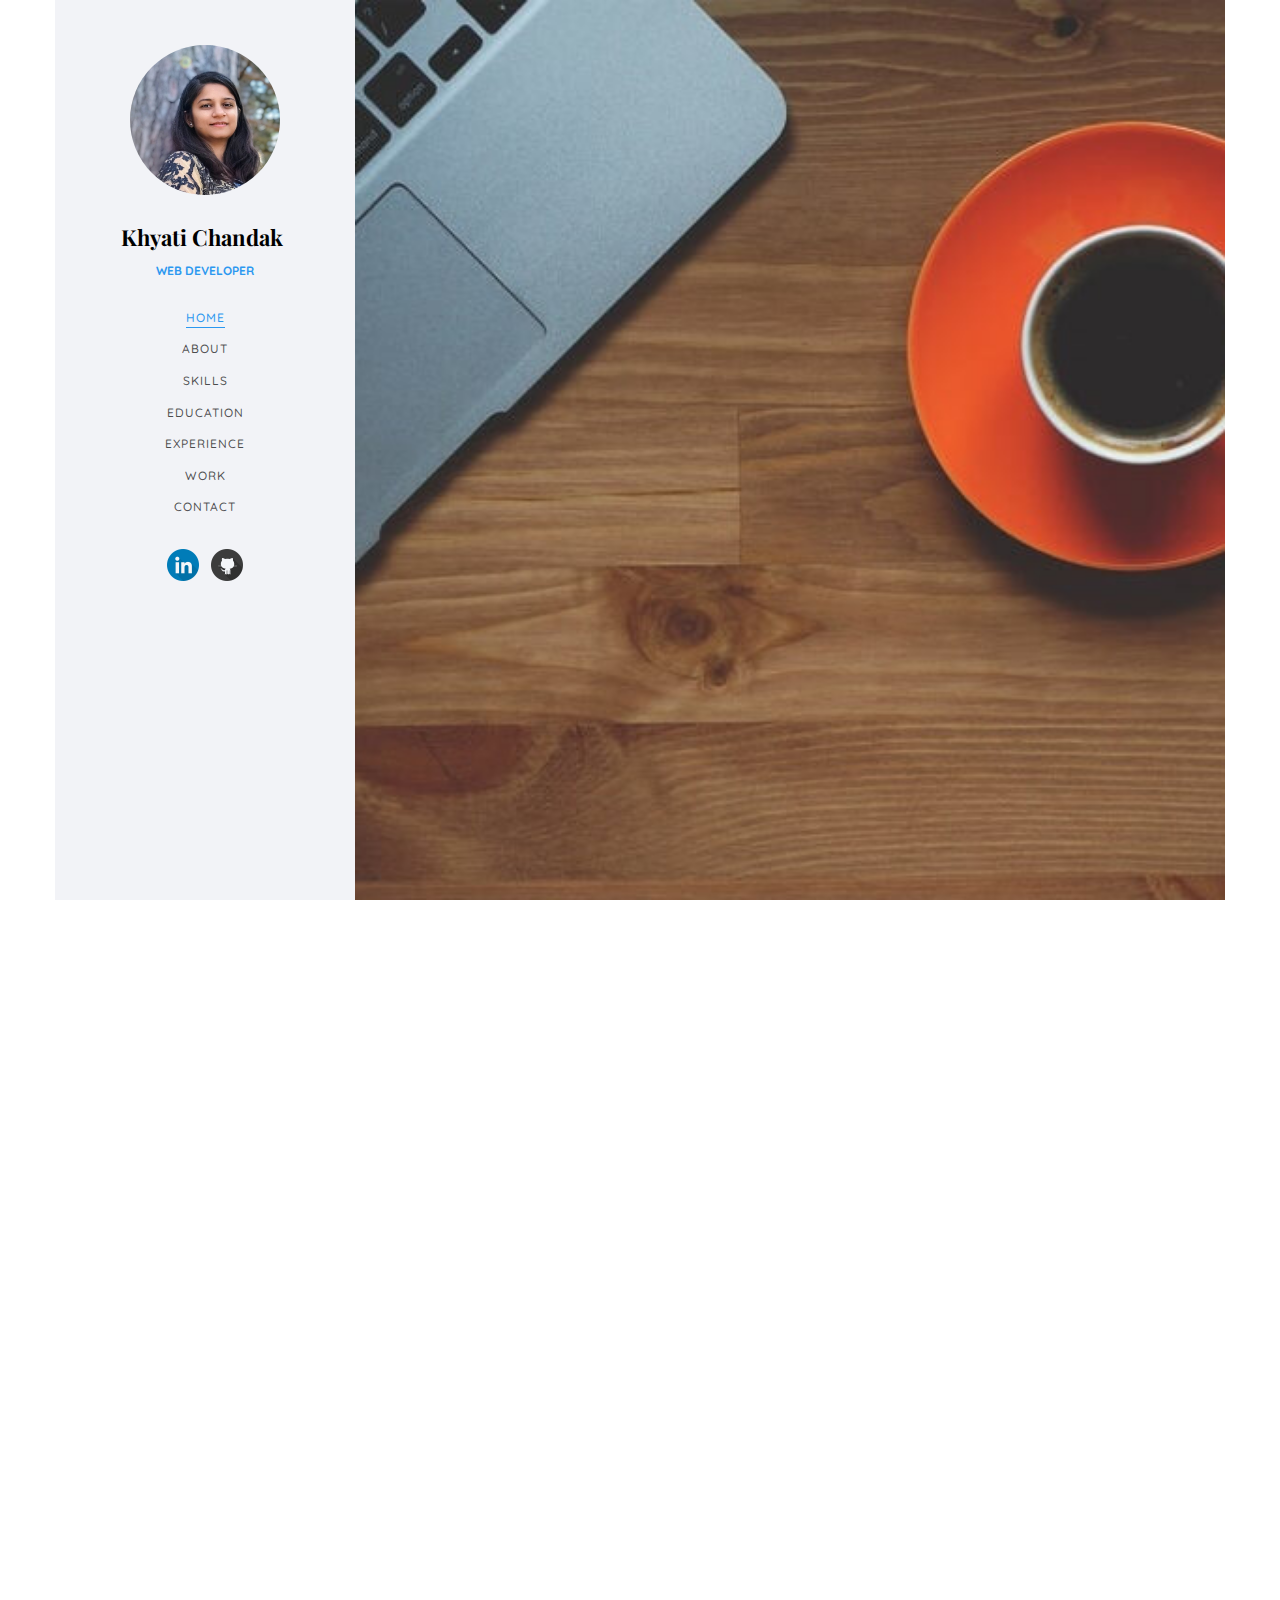
==== index.html @ 85c380c5 "small content change" ====
<!DOCTYPE HTML>
<html>

<head>
    <meta charset="utf-8">
    <meta http-equiv="X-UA-Compatible" content="IE=edge">
    <title>Khyati Chandak</title>
    <meta name="viewport" content="width=device-width, initial-scale=1">
    <meta name="description" content="I have more than 4 years of hands-on experience in Web Development. Currently, I am a 
    student at University of Windsor in Master in Applied Computing. I have worked as a Web Developer with the sales and marketing
    team at Silvan Innovation Labs Pvt Ltd. I am currently excited to improve my technical and non-technical skills at the 
    University of Windsor. In my free time I enjoy drawing, photography, listening to music and craft ideas. I am dedicated, 
    multi-tasking, punctual, honest and loyal." />
    <meta name="keywords" content="Khyati Portfolio, Khyati Profile, Khyati Chandak, Khyati Chandak University of Windsor, Khyati Chandak Canada, Khyati Canada, Khyati University of Windsor, Khyati Github" />
    <meta name="author" content="Khyati Chandak" />

    <!-- Facebook and Twitter integration -->
    <meta property="og:title" content="" />
    <meta property="og:image" content="" />
    <meta property="og:url" content="" />
    <meta property="og:site_name" content="" />
    <meta property="og:description" content="" />
    <meta name="twitter:title" content="" />
    <meta name="twitter:image" content="" />
    <meta name="twitter:url" content="" />
    <meta name="twitter:card" content="" />

    <!-- Place favicon.ico and apple-touch-icon.png in the root directory -->
    <link rel="shortcut icon" href="images/favicon.png">

    <link href="https://fonts.googleapis.com/css?family=Quicksand:300,400,500,700" rel="stylesheet">
    <link href="https://fonts.googleapis.com/css?family=Playfair+Display:400,400i,700" rel="stylesheet">

    <!-- Animate.css -->
    <link rel="stylesheet" href="css/animate.min.css">
    <!-- Icomoon Icon Fonts-->
    <link rel="stylesheet" href="css/icomoon.min.css">
    <!-- Bootstrap  -->
    <link rel="stylesheet" href="css/bootstrap.min.css">
    <!-- Flexslider  -->
    <link rel="stylesheet" href="css/flexslider.min.css">
    <!-- Flaticons  -->
    <link rel="stylesheet" href="fonts/flaticon/font/flaticon.css">
    <!-- Owl Carousel -->
    <link rel="stylesheet" href="css/owl.carousel.min.css">
    <link rel="stylesheet" href="css/owl.theme.default.min.css">
    <!-- Theme style  -->
    <link rel="stylesheet" href="css/style.min.css">

    <!-- Modernizr JS -->
    <script src="js/modernizr-2.6.2.min.js"></script>
    <!-- FOR IE9 below -->
    <!--[if lt IE 9]>
	<script src="js/respond.min.js"></script>
	<![endif]-->

    <!-- Global site tag (gtag.js) - Google Analytics -->
    <script async src="https://www.googletagmanager.com/gtag/js?id=UA-111434495-1"></script>
    <script>
        window.dataLayer = window.dataLayer || [];

        function gtag() {
            dataLayer.push(arguments);
        }
        gtag('js', new Date());

        gtag('config', 'UA-111434495-1');
    </script>

</head>

<body>
    <div id="colorlib-page">
        <div class="container-wrap">
            <a href="#" class="js-colorlib-nav-toggle colorlib-nav-toggle" data-toggle="collapse" data-target="#navbar" aria-expanded="false" aria-controls="navbar"><i></i></a>
            <aside id="colorlib-aside" role="complementary" class="border js-fullheight">
                <div class="text-center">
                    <div class="author-img" style="background-image: url(images/profile_picture_new.png);"></div>
                    <h1 id="colorlib-logo">
                        <a href="#">Khyati Chandak</a>
                    </h1>
                    <span class="position"><a href="#">Web Developer</a></span>
                </div>
                <nav id="colorlib-main-menu" role="navigation" class="navbar">
                    <div id="navbar" class="collapse">
                        <ul>
                            <li class="active"><a href="#" data-nav-section="home">Home</a></li>
                            <li><a href="#" data-nav-section="about">About</a></li>
                            <!-- <li><a href="#" data-nav-section="services">Services</a></li> -->
                            <li><a href="#" data-nav-section="skills">Skills</a></li>
                            <li><a href="#" data-nav-section="education">Education</a></li>
                            <li><a href="#" data-nav-section="experience">Experience</a></li>
                            <li><a href="#" data-nav-section="work">Work</a></li>
                            <!-- 					<li><a href="#" data-nav-section="blog">Blog</a></li>-->
                            <li><a href="#" data-nav-section="contact">Contact</a></li>
                        </ul>
                    </div>
                </nav>

                <div class="colorlib-footer">
                    <!-- <p><small>&copy; <!-- Link back to Colorlib can't be removed. Template is licensed under CC BY 3.0. -->
                    <!-- Copyright &copy;<script>document.write(new Date().getFullYear());</script> All rights reserved | This template is made with <i class="icon-heart" aria-hidden="true"></i> by <a href="https://colorlib.com" target="_blank">Colorlib</a> -->
                    <!-- Link back to Colorlib can't be removed. Template is licensed under CC BY 3.0. -->
                    <!-- </span> 
				<span>Demo Images: <a href="https://unsplash.com/" target="_blank">Unsplash.com</a></span></small></p> -->
                    <ul>
                        <li>
                            <a href="https://www.linkedin.com/in/khyati-chandak-25470851/" target="_blank"><img src="images/linkedin.png"></a>
                        </li>
                        <!-- <li>
                            <a href="#"><img src="images/website.png"></a>
                        </li> -->
                        <li>
                            <a href="https://github.com/khyatichandak" target="_blank"><img src="images/github.png"></a>
                        </li>
                        <!-- <li><a href="#"><i class="icon-instagram"></i></a></li> -->

                    </ul>
                </div>

            </aside>

            <div id="colorlib-main">
                <section id="colorlib-hero" class="js-fullheight" data-section="home">
                    <div class="flexslider js-fullheight">
                        <ul class="slides">
                            <li style="background-image: url(images/background_main.jpg);">
                                <div class="overlay"></div>
                                <div class="container-fluid">
                                    <div class="row">
                                        <div class="col-md-6 col-md-offset-3 col-md-pull-3 col-sm-12 col-xs-12 js-fullheight slider-text">
                                            <div class="slider-text-inner js-fullheight">
                                                <div class="desc">
                                                    <h1>
                                                        Hi! <br>I'm Khyati
                                                    </h1>
                                                    <!-- <h2>
														100% html5 bootstrap templates Made by <a
															href="https://colorlib.com/" target="_blank">colorlib.com</a>
													</h2> -->
                                                    <p>
                                                        <a class="btn btn-primary btn-learn" href="resume/KhyatiChandakResume.pdf" target="_blank">Download CV <i
																class="icon-download4"></i></a>
                                                    </p>
                                                </div>
                                            </div>
                                        </div>
                                    </div>
                                </div>
                            </li>
                            <!-- 			   	<li style="background-image: url(images/img_bg_2.jpg);">
				   		<div class="overlay"></div>
				   		<div class="container-fluid">
				   			<div class="row">
					   			<div class="col-md-6 col-md-offset-3 col-md-pull-3 col-sm-12 col-xs-12 js-fullheight slider-text">
					   				<div class="slider-text-inner">
					   					<div class="desc">
						   					<h1>I am <br>a Designer</h1>
												<h2>100% html5 bootstrap templates Made by <a href="https://colorlib.com/" target="_blank">colorlib.com</a></h2>
												<p><a class="btn btn-primary btn-learn">View Portfolio <i class="icon-briefcase3"></i></a></p>
											</div>
					   				</div>
					   			</div>
					   		</div>
				   		</div>
				   	</li>-->
                        </ul>
                    </div>
                </section>

                <section class="colorlib-about" data-section="about">
                    <div class="colorlib-narrow-content">
                        <div class="row">
                            <div class="col-md-12">
                                <div class="row row-bottom-padded-sm animate-box" data-animate-effect="fadeInLeft">
                                    <div class="col-md-12">
                                        <div class="about-desc">
                                            <span class="heading-meta">About Me</span>
                                            <h2 class="colorlib-heading">Who Am I?</h2>
                                            <p>
                                                <strong>Hi I'm Khyati Chandak</strong> I have around 4 years of hands-on experience in Web Development.
                                            </p>
                                            <p>Currently, I am a student at University of Windsor in Master in Applied Computing. I have worked as a Web Developer with the sales and marketing team at Silvan Innovation Labs Pvt Ltd. I am currently excited
                                                to improve my technical and non-technical skills at the University of Windsor.
                                            </p>
                                            <p>In my free time I enjoy drawing, photography, listening to music and craft ideas.</p>
                                            <p>I am dedicated, multi-tasking, punctual, honest and loyal.</p>
                                        </div>
                                    </div>
                                </div>
                                <!-- <div class="row">
									<div class="col-md-3 animate-box" data-animate-effect="fadeInLeft">
										<div class="services color-1">
											<span class="icon2"><i class="icon-bulb"></i></span>
											<h3>Graphic Design</h3>
										</div>
									</div>
									<div class="col-md-3 animate-box" data-animate-effect="fadeInRight">
										<div class="services color-2">
											<span class="icon2"><i class="icon-globe-outline"></i></span>
											<h3>Web Design</h3>
										</div>
									</div>
									<div class="col-md-3 animate-box" data-animate-effect="fadeInTop">
										<div class="services color-3">
											<span class="icon2"><i class="icon-data"></i></span>
											<h3>Software</h3>
										</div>
									</div>
									<div class="col-md-3 animate-box" data-animate-effect="fadeInBottom">
										<div class="services color-4">
											<span class="icon2"><i class="icon-phone3"></i></span>
											<h3>Application</h3>
										</div>
									</div>
								</div> -->
                                <div class="row">
                                    <div class="col-md-12 animate-box" data-animate-effect="fadeInLeft">
                                        <div class="hire">
                                            <h2>
                                                <!-- It's all about dedication towards work and approach to solve the problem. Otherwise Google is here for all of us! -->
                                                Do you found this relevant?
                                            </h2>
                                            <a href="#contact" class="btn-hire">Hire me</a>
                                        </div>
                                    </div>
                                </div>
                            </div>
                        </div>
                    </div>
                </section>



                <!-- <section class="colorlib-services" data-section="services">
					<div class="colorlib-narrow-content">
						<div class="row">
							<div class="col-md-6 col-md-offset-3 col-md-pull-3 animate-box"
								data-animate-effect="fadeInLeft">
								<span class="heading-meta">What I do?</span>
								<h2 class="colorlib-heading">Here are some of my expertise</h2>
							</div>
						</div>
						<div class="row row-pt-md">
							<div class="col-md-4 text-center animate-box">
								<div class="services color-1">
									<span class="icon"> <i class="icon-bulb"></i>
									</span>
									<div class="desc">
										<h3>Innovative Ideas</h3>
										<p>Separated they live in Bookmarksgrove right at the
											coast of the Semantics</p>
									</div>
								</div>
							</div>
							<div class="col-md-4 text-center animate-box">
								<div class="services color-2">
									<span class="icon"> <i class="icon-data"></i>
									</span>
									<div class="desc">
										<h3>Software</h3>
										<p>Separated they live in Bookmarksgrove right at the
											coast of the Semantics</p>
									</div>
								</div>
							</div>
							<div class="col-md-4 text-center animate-box">
								<div class="services color-3">
									<span class="icon"> <i class="icon-phone3"></i>
									</span>
									<div class="desc">
										<h3>Application</h3>
										<p>Separated they live in Bookmarksgrove right at the
											coast of the Semantics</p>
									</div>
								</div>
							</div>
							<div class="col-md-4 text-center animate-box">
								<div class="services color-4">
									<span class="icon"> <i class="icon-layers2"></i>
									</span>
									<div class="desc">
										<h3>Graphic Design</h3>
										<p>Separated they live in Bookmarksgrove right at the
											coast of the Semantics</p>
									</div>
								</div>
							</div>
							<div class="col-md-4 text-center animate-box">
								<div class="services color-5">
									<span class="icon"> <i class="icon-data"></i>
									</span>
									<div class="desc">
										<h3>Software</h3>
										<p>Separated they live in Bookmarksgrove right at the
											coast of the Semantics</p>
									</div>
								</div>
							</div>
							<div class="col-md-4 text-center animate-box">
								<div class="services color-6">
									<span class="icon"> <i class="icon-phone3"></i>
									</span>
									<div class="desc">
										<h3>Application</h3>
										<p>Separated they live in Bookmarksgrove right at the
											coast of the Semantics</p>
									</div>
								</div>
							</div>
						</div>
					</div>
				</section> -->

                <div id="colorlib-counter" class="colorlib-counters" style="background-image: url(images/background_other.jpg);" data-stellar-background-ratio="0.5">
                    <div class="overlay"></div>
                    <div class="colorlib-narrow-content">
                        <div class="row"></div>
                        <div class="row">
                            <div class="col-md-4 text-center animate-box">
                                <span class="colorlib-counter">
									<span class="js-counter" data-from="0" data-to="20" data-speed="5000"
										data-refresh-interval="50"></span>+
                                </span>
                                <span class="colorlib-counter-label"><a href="#">Technical Skills</a></span>
                            </div>
                            <div class="col-md-4 text-center animate-box">
                                <span class="colorlib-counter">
									<span class="js-counter" data-from="0" data-to="10" data-speed="5000"
										data-refresh-interval="50"></span>+
                                </span>
                                <span class="colorlib-counter-label"><a href="https://github.com/khyatichandak" target="_blank">Projects</a></span>
                            </div>
                            <!-- <div class="col-md-3 text-center animate-box">
                                <span class="colorlib-counter">
									<span class="js-counter" data-from="0" data-to="10" data-speed="5000"
										data-refresh-interval="50"></span>+
                                </span>
                                <span class="colorlib-counter-label">Study Courses</span>
                            </div> -->
                            <div class="col-md-4 text-center animate-box">
                                <span class="colorlib-counter">
									<span class="js-counter" data-from="0" data-to="150" data-speed="5000"
										data-refresh-interval="50"></span>+
                                </span>
                                <span class="colorlib-counter-label"><a href="https://www.hackerrank.com/khyati_agola" target="_blank">Programs</a></span>
                            </div>
                        </div>
                    </div>
                </div>

                <section class="colorlib-skills" data-section="skills">
                    <div class="colorlib-narrow-content">
                        <div class="row">
                            <div class="col-md-6 col-md-offset-3 col-md-pull-3 animate-box" data-animate-effect="fadeInLeft">
                                <span class="heading-meta">My Specialty</span>
                                <h2 class="colorlib-heading animate-box">My Skills</h2>
                            </div>
                        </div>
                        <div class="row">
                            <div class="col-md-12 animate-box" data-animate-effect="fadeInLeft">
                                <!-- <p>The Big Oxmox advised her not to do so, because there
									were thousands of bad Commas, wild Question Marks and devious
									Semikoli, but the Little Blind Text didn’t listen. She packed
									her seven versalia, put her initial into the belt and made
									herself on the way.</p> -->
                            </div>
                            <div class="col-md-6 animate-box" data-animate-effect="fadeInLeft">
                                <div class="progress-wrap">
                                    <h3>Python</h3>
                                    <div class="progress">
                                        <div class="progress-bar color-6" role="progressbar" aria-valuenow="75" aria-valuemin="0" aria-valuemax="100" style="width: 85%">
                                            <!-- <span>85%</span> -->
                                        </div>
                                    </div>
                                </div>
                            </div>
                            <div class="col-md-6 animate-box" data-animate-effect="fadeInRight">
                                <div class="progress-wrap">
                                    <h3>Javascript</h3>
                                    <div class="progress">
                                        <div class="progress-bar color-6" role="progressbar" aria-valuenow="60" aria-valuemin="0" aria-valuemax="100" style="width: 80%">
                                            <!-- <span>80%</span> -->
                                        </div>
                                    </div>
                                </div>
                            </div>
                            <div class="col-md-6 animate-box" data-animate-effect="fadeInLeft">
                                <div class="progress-wrap">
                                    <h3>PHP</h3>
                                    <div class="progress">
                                        <div class="progress-bar color-6" role="progressbar" aria-valuenow="85" aria-valuemin="0" aria-valuemax="100" style="width: 68%">
                                            <!-- <span>68%</span> -->
                                        </div>
                                    </div>
                                </div>
                            </div>
                            <div class="col-md-6 animate-box" data-animate-effect="fadeInRight">
                                <div class="progress-wrap">
                                    <h3>C</h3>
                                    <div class="progress">
                                        <div class="progress-bar color-6" role="progressbar" aria-valuenow="90" aria-valuemin="0" aria-valuemax="100" style="width: 60%">
                                            <!-- <span>60%</span> -->
                                        </div>
                                    </div>
                                </div>
                            </div>
                            <div class="col-md-6 animate-box" data-animate-effect="fadeInLeft">
                                <div class="progress-wrap">
                                    <h3>JAVA</h3>
                                    <div class="progress">
                                        <div class="progress-bar color-6" role="progressbar" aria-valuenow="70" aria-valuemin="0" aria-valuemax="100" style="width: 50%">
                                            <!-- <span>50%</span> -->
                                        </div>
                                    </div>
                                </div>
                            </div>
                            <div class="col-md-6 animate-box" data-animate-effect="fadeInRight">
                                <div class="progress-wrap">
                                    <h3>Angular 6</h3>
                                    <div class="progress">
                                        <div class="progress-bar color-6" role="progressbar" aria-valuenow="80" aria-valuemin="0" aria-valuemax="100" style="width: 80%">
                                            <!-- <span>80%</span> -->
                                        </div>
                                    </div>
                                </div>
                            </div>
                            <div class="col-md-6 animate-box" data-animate-effect="fadeInLeft">
                                <div class="progress-wrap">
                                    <h3>HTML5</h3>
                                    <div class="progress">
                                        <div class="progress-bar color-6" role="progressbar" aria-valuenow="80" aria-valuemin="0" aria-valuemax="100" style="width: 75%">
                                            <!-- <span>75%</span> -->
                                        </div>
                                    </div>
                                </div>
                            </div>
                            <div class="col-md-6 animate-box" data-animate-effect="fadeInRight">
                                <div class="progress-wrap">
                                    <h3>CSS3</h3>
                                    <div class="progress">
                                        <div class="progress-bar color-6" role="progressbar" aria-valuenow="80" aria-valuemin="0" aria-valuemax="100" style="width: 75%">
                                            <!-- <span>75%</span> -->
                                        </div>
                                    </div>
                                </div>
                            </div>
                            <div class="col-md-6 animate-box" data-animate-effect="fadeInLeft">
                                <div class="progress-wrap">
                                    <h3>LESS</h3>
                                    <div class="progress">
                                        <div class="progress-bar color-6" role="progressbar" aria-valuenow="80" aria-valuemin="0" aria-valuemax="100" style="width: 65%">
                                            <!-- <span>65%</span> -->
                                        </div>
                                    </div>
                                </div>
                            </div>
                            <div class="col-md-6 animate-box" data-animate-effect="fadeInRight">
                                <div class="progress-wrap">
                                    <h3>AJAX</h3>
                                    <div class="progress">
                                        <div class="progress-bar color-6" role="progressbar" aria-valuenow="80" aria-valuemin="0" aria-valuemax="100" style="width: 72%">
                                            <!-- <span>72%</span> -->
                                        </div>
                                    </div>
                                </div>
                            </div>
                            <div class="col-md-6 animate-box" data-animate-effect="fadeInLeft">
                                <div class="progress-wrap">
                                    <h3>JQuery</h3>
                                    <div class="progress">
                                        <div class="progress-bar color-6" role="progressbar" aria-valuenow="80" aria-valuemin="0" aria-valuemax="100" style="width: 80%">
                                            <!-- <span>80%</span> -->
                                        </div>
                                    </div>
                                </div>
                            </div>
                            <div class="col-md-6 animate-box" data-animate-effect="fadeInRight">
                                <div class="progress-wrap">
                                    <h3>Bootstrap</h3>
                                    <div class="progress">
                                        <div class="progress-bar color-6" role="progressbar" aria-valuenow="80" aria-valuemin="0" aria-valuemax="100" style="width: 85%">
                                            <!-- <span>85%</span> -->
                                        </div>
                                    </div>
                                </div>
                            </div>
                            <div class="col-md-6 animate-box" data-animate-effect="fadeInLeft">
                                <div class="progress-wrap">
                                    <h3>MySQL</h3>
                                    <div class="progress">
                                        <div class="progress-bar color-6" role="progressbar" aria-valuenow="80" aria-valuemin="0" aria-valuemax="100" style="width: 85%">
                                            <!-- <span>85%</span> -->
                                        </div>
                                    </div>
                                </div>
                            </div>
                            <div class="col-md-6 animate-box" data-animate-effect="fadeInRight">
                                <div class="progress-wrap">
                                    <h3>Github</h3>
                                    <div class="progress">
                                        <div class="progress-bar color-6" role="progressbar" aria-valuenow="80" aria-valuemin="0" aria-valuemax="100" style="width: 78%">
                                            <!-- <span>78%</span> -->
                                        </div>
                                    </div>
                                </div>
                            </div>
                            <div class="col-md-6 animate-box" data-animate-effect="fadeInLeft">
                                <div class="progress-wrap">
                                    <h3>Bitbucket</h3>
                                    <div class="progress">
                                        <div class="progress-bar color-6" role="progressbar" aria-valuenow="80" aria-valuemin="0" aria-valuemax="100" style="width: 75%">
                                            <!-- <span>75%</span> -->
                                        </div>
                                    </div>
                                </div>
                            </div>
                            <div class="col-md-6 animate-box" data-animate-effect="fadeInRight">
                                <div class="progress-wrap">
                                    <h3>Google Analytics</h3>
                                    <div class="progress">
                                        <div class="progress-bar color-6" role="progressbar" aria-valuenow="85" aria-valuemin="0" aria-valuemax="100" style="width: 85%">
                                            <!-- <span>75%</span> -->
                                        </div>
                                    </div>
                                </div>
                            </div>
                            <div class="col-md-6 animate-box" data-animate-effect="fadeInLeft">
                                <div class="progress-wrap">
                                    <h3>Rest API</h3>
                                    <div class="progress">
                                        <div class="progress-bar color-6" role="progressbar" aria-valuenow="65" aria-valuemin="0" aria-valuemax="100" style="width: 65%">
                                            <!-- <span>75%</span> -->
                                        </div>
                                    </div>
                                </div>
                            </div>
                            <div class="col-md-6 animate-box" data-animate-effect="fadeInRight">
                                <div class="progress-wrap">
                                    <h3>OpenCV</h3>
                                    <div class="progress">
                                        <div class="progress-bar color-6" role="progressbar" aria-valuenow="70" aria-valuemin="0" aria-valuemax="100" style="width: 70%">
                                            <!-- <span>75%</span> -->
                                        </div>
                                    </div>
                                </div>
                            </div>
                            <div class="col-md-6 animate-box" data-animate-effect="fadeInLeft">
                                <div class="progress-wrap">
                                    <h3>Media Query</h3>
                                    <div class="progress">
                                        <div class="progress-bar color-6" role="progressbar" aria-valuenow="90" aria-valuemin="0" aria-valuemax="100" style="width: 90%">
                                            <!-- <span>75%</span> -->
                                        </div>
                                    </div>
                                </div>
                            </div>
                            <div class="col-md-6 animate-box" data-animate-effect="fadeInRight">
                                <div class="progress-wrap">
                                    <h3>Google API</h3>
                                    <div class="progress">
                                        <div class="progress-bar color-6" role="progressbar" aria-valuenow="60" aria-valuemin="0" aria-valuemax="100" style="width: 60%">
                                            <!-- <span>75%</span> -->
                                        </div>
                                    </div>
                                </div>
                            </div>
                            <div class="col-md-6 animate-box" data-animate-effect="fadeInLeft">
                                <div class="progress-wrap">
                                    <h3>PyCharm / Eclipse / VSCode</h3>
                                    <div class="progress">
                                        <div class="progress-bar color-6" role="progressbar" aria-valuenow="90" aria-valuemin="0" aria-valuemax="100" style="width: 90%">
                                            <!-- <span>75%</span> -->
                                        </div>
                                    </div>
                                </div>
                            </div>
                            <div class="col-md-6 animate-box" data-animate-effect="fadeInRight">
                                <div class="progress-wrap">
                                    <h3>Tableau</h3>
                                    <div class="progress">
                                        <div class="progress-bar color-6" role="progressbar" aria-valuenow="68" aria-valuemin="0" aria-valuemax="100" style="width: 68%">
                                            <!-- <span>75%</span> -->
                                        </div>
                                    </div>
                                </div>
                            </div>
                        </div>
                    </div>
                </section>

                <section class="colorlib-education" data-section="education">
                    <div class="colorlib-narrow-content">
                        <div class="row">
                            <div class="col-md-6 col-md-offset-3 col-md-pull-3 animate-box" data-animate-effect="fadeInLeft">
                                <span class="heading-meta">Education</span>
                                <h2 class="colorlib-heading animate-box">Education</h2>
                            </div>
                        </div>
                        <div class="row">
                            <div class="col-md-12 animate-box" data-animate-effect="fadeInLeft">
                                <div class="fancy-collapse-panel">
                                    <div class="panel-group" id="accordion" role="tablist" aria-multiselectable="true">
                                        <div class="panel panel-default">
                                            <div class="panel-heading" role="tab" id="headingOne">
                                                <h4 class="panel-title">
                                                    <a data-toggle="collapse" data-parent="#accordion" href="#collapseOne" aria-expanded="true" aria-controls="collapseOne">Master of Applied
														Computing | University of Windsor </a>
                                                </h4>
                                            </div>
                                            <div id="collapseOne" class="panel-collapse collapse in" role="tabpanel" aria-labelledby="headingOne">
                                                <div class="panel-body">
                                                    <!-- <div class="row">
										      		<div class="col-md-6">
										      			<p>Far far away, behind the word mountains, far from the countries Vokalia and Consonantia, there live the blind texts. </p>
										      		</div>
										      		<div class="col-md-6">
										      			<p>Separated they live in Bookmarksgrove right at the coast of the Semantics, a large language ocean.</p>
										      		</div>
										      	</div> -->
                                                    <p>
                                                        Available for internship from January 2020 (Course work completion by December 2019) <br> Relevant coursework: Systems Programming, Advanced Database, Advanced Computing Concepts
                                                    </p>
                                                </div>
                                            </div>
                                        </div>
                                        <div class="panel panel-default">
                                            <div class="panel-heading" role="tab" id="headingTwo">
                                                <h4 class="panel-title">
                                                    <a class="collapsed" data-toggle="collapse" data-parent="#accordion" href="#collapseTwo" aria-expanded="false" aria-controls="collapseTwo">Bachelor
														of Engineering in Computer Science | INDIA </a>
                                                </h4>
                                            </div>
                                            <div id="collapseTwo" class="panel-collapse collapse" role="tabpanel" aria-labelledby="headingTwo">
                                                <div class="panel-body">
                                                    <p>Relevant coursework: Programming, Database, Software Engineering
                                                    </p>
                                                    <!-- <ul>
														<li>Separated they live in Bookmarksgrove right</li>
														<li>Separated they live in Bookmarksgrove right</li>
													</ul> -->
                                                </div>
                                            </div>
                                        </div>
                                        <!-- 								<div class="panel panel-default">
									    <div class="panel-heading" role="tab" id="headingThree">
									        <h4 class="panel-title">
									            <a class="collapsed" data-toggle="collapse" data-parent="#accordion" href="#collapseThree" aria-expanded="false" aria-controls="collapseThree">Diploma in Information Technology
									            </a>
									        </h4>
									    </div>
									    <div id="collapseThree" class="panel-collapse collapse" role="tabpanel" aria-labelledby="headingThree">
									        <div class="panel-body">
									            <p>Far far away, behind the word <strong>mountains</strong>, far from the countries Vokalia and Consonantia, there live the blind texts. Separated they live in Bookmarksgrove right at the coast of the Semantics, a large language ocean.</p>	
									        </div>
									    </div>
									</div>

									<div class="panel panel-default">
									    <div class="panel-heading" role="tab" id="headingFour">
									        <h4 class="panel-title">
									            <a class="collapsed" data-toggle="collapse" data-parent="#accordion" href="#collapseFour" aria-expanded="false" aria-controls="collapseFour">Diploma in Information Technology
									            </a>
									        </h4>
									    </div>
									    <div id="collapseFour" class="panel-collapse collapse" role="tabpanel" aria-labelledby="headingFour">
									        <div class="panel-body">
									            <p>Far far away, behind the word <strong>mountains</strong>, far from the countries Vokalia and Consonantia, there live the blind texts. Separated they live in Bookmarksgrove right at the coast of the Semantics, a large language ocean.</p>	
									        </div>
									    </div>
									</div>

									<div class="panel panel-default">
									    <div class="panel-heading" role="tab" id="headingFive">
									        <h4 class="panel-title">
									            <a class="collapsed" data-toggle="collapse" data-parent="#accordion" href="#collapseFive" aria-expanded="false" aria-controls="collapseFive">High School Secondary Education
									            </a>
									        </h4>
									    </div>
									    <div id="collapseFive" class="panel-collapse collapse" role="tabpanel" aria-labelledby="headingFive">
									        <div class="panel-body">
									            <p>Far far away, behind the word <strong>mountains</strong>, far from the countries Vokalia and Consonantia, there live the blind texts. Separated they live in Bookmarksgrove right at the coast of the Semantics, a large language ocean.</p>	
									        </div>
									    </div>
									</div>-->
                                    </div>
                                </div>
                            </div>
                        </div>
                    </div>
                </section>

                <section class="colorlib-experience" data-section="experience">
                    <div class="colorlib-narrow-content">
                        <div class="row">
                            <div class="col-md-6 col-md-offset-3 col-md-pull-3 animate-box" data-animate-effect="fadeInLeft">
                                <span class="heading-meta">Experience</span>
                                <h2 class="colorlib-heading animate-box">Work Experience</h2>
                            </div>
                        </div>
                        <div class="row">
                            <div class="col-md-12">
                                <div class="timeline-centered">
                                    <article class="timeline-entry animate-box" data-animate-effect="fadeInLeft">
                                        <div class="timeline-entry-inner">

                                            <div class="timeline-icon color-1">
                                                <i class="icon-pen2"></i>
                                            </div>

                                            <div class="timeline-label">
                                                <h2>
                                                    <a href="#">Web Developer</a> <span>Jan 2017 - Nov
														2018</span>
                                                </h2>
                                                <p>
                                                    <b>Silvan Innovation Labs Pvt. Ltd.</b>
                                                </p>
                                                <ul>
                                                    <li>Communicated with the sales team to understand the requirements of new features and enhancement</li>
                                                    <li>Collaborated with external partners to understand the existing designs</li>
                                                    <li>Implemented PHP, WordPress code and MySQL Database as per requirement</li>
                                                    <li>Used AngularJS, JavaScript, AJAX and Google Analytics as per requirement</li>
                                                    <li>Provided implementation of website with the new features and AngularJS by merging different websites</li>
                                                    <li>Fixed existing code and performance issues by enhancing code base using AngularJS</li>
                                                    <li>Created new features as per requirements from the sales teams</li>
                                                </ul>
                                            </div>
                                        </div>
                                    </article>


                                    <article class="timeline-entry animate-box" data-animate-effect="fadeInRight">
                                        <div class="timeline-entry-inner">
                                            <div class="timeline-icon color-1">
                                                <i class="icon-pen2"></i>
                                            </div>
                                            <div class="timeline-label">
                                                <h2>
                                                    <a href="#">Lecturer</a> <span>Jan 2014 - Jan 2016</span>
                                                </h2>
                                                <p>
                                                    <b>Darshan Institute of Engineering and Technology for
														Diploma Studies</b>
                                                </p>
                                                <ul>
                                                    <li>Prepared materials and delivered lectures to Diploma students on topics such as web development, database, data structures and software design</li>
                                                    <li>Collaborated with colleagues to address teaching issues
                                                    </li>
                                                    <li>Provided guidance to the students for developing their career as well as making them familiar with different career opportunities</li>
                                                    <li>Served as an observer and oral examiner in University examination</li>
                                                    <li>Worked as a faculty coordinator in non-technical events
                                                    </li>
                                                </ul>
                                            </div>
                                        </div>
                                    </article>

                                    <article class="timeline-entry begin animate-box" data-animate-effect="fadeInBottom">
                                        <div class="timeline-entry-inner">
                                            <div class="timeline-icon color-none"></div>
                                        </div>
                                    </article>
                                </div>
                            </div>
                        </div>
                    </div>
                </section>

                <section class="colorlib-work" data-section="work">
                    <div class="colorlib-narrow-content">
                        <div class="row">
                            <div class="col-md-6 col-md-offset-3 col-md-pull-3 animate-box" data-animate-effect="fadeInLeft">
                                <span class="heading-meta">My Work</span>
                                <h2 class="colorlib-heading animate-box">Recent Work</h2>
                            </div>
                        </div>
                        <!-- <div class="row row-bottom-padded-sm animate-box" data-animate-effect="fadeInLeft">
							<div class="col-md-12">
								<p class="work-menu">
									<span><a href="#" class="active">Graphic Design</a></span> <span><a href="#">Web
											Design</a></span> <span><a href="#">Software</a></span>
									<span><a href="#">Apps</a></span>
								</p>
							</div>
						</div> -->
                        <div class="row">
                            <div class="col-md-4 col-sm-6 animate-box" data-animate-effect="fadeInLeft">
                                <a href="#">
                                    <div class="project" style="background-image: url(images/projects/silvan.PNG);">
                                        <div class="desc">
                                            <div class="con">
                                                <!-- <h3>
                                                <a href="work.html">Silvan</a>
                                            </h3>
                                            <span>I was responsible for maintaining the company website. The goal was to
												merge different websites and enrich the existing website with new
												features.</span> -->
                                                <!-- <p class="icon">
												<span><a href="#"><i class="icon-share3"></i></a></span> <span><a
													href="#"><i class="icon-eye"></i> 100</a></span> <span><a
													href="#"><i class="icon-heart"></i> 49</a></span>
											</p> -->
                                            </div>
                                        </div>
                                    </div>
                                </a>
                                <h3>Silvan</h3>
                                <span>I was responsible for maintaining the company website. The goal was to
                                    merge different websites and enrich the existing website with new
                                    features.</span><br>
                                <span><b>Angular | JavaScript | Media Query</b></span>
                            </div>
                            <div class="col-md-4 col-sm-6 animate-box" data-animate-effect="fadeInRight">

                                <a href="https://github.com/khyatichandak/SQUIGGLE" target="_blank">
                                    <div class="project" style="background-image: url(images/projects/squiggle.PNG);">
                                        <div class="desc">
                                            <div class="con">
                                                <!-- <h3>
                                                <a href="work.html">Squiggle</a>
                                            </h3> -->
                                                <!-- <span>
												<ul>
													<li>Designed and created the Android Application for handwritten text detection</li>
													<li>Created main features to covert random handwritten texts into digital text, further convert into speech as well</li>
													<li>Integrated text file for saving in device and shared on social media through various applications</li>
													<li>Targeted end users with novice level typing skills to convert written text into digital format and speech</li>
												</ul>
											</span> -->
                                                <!-- <p class="icon">
												<span><a href="#"><i class="icon-share3"></i></a></span> <span><a
													href="#"><i class="icon-eye"></i> 100</a></span> <span><a
													href="#"><i class="icon-heart"></i> 49</a></span>
											</p> -->
                                            </div>
                                        </div>
                                    </div>
                                </a>
                                <h3>Squiggle</h3>
                                <span>
                                    Android Application for handwritten text detection which covert random handwritten texts into digital text, further convert into speech
                                </span><br>
                                <span><b>Android | Google API</b></span>
                            </div>
                            <div class="col-md-4 col-sm-6 animate-box" data-animate-effect="fadeInTop">
                                <a href="https://github.com/khyatichandak/Tic-Tac-Toe" target="_blank">
                                    <div class="project" style="background-image: url(images/projects/tic-tac-toe.PNG);">
                                        <div class="desc">
                                            <div class="con">
                                                <!-- <h3>
                                                <a href="work.html">Tic-Tac-Toe</a>
                                            </h3> -->
                                                <!-- <span>
												<ul>
													<li>Designed and created web-based application to play Tic-Tac-Toe</li>
													<li>Coded for end user to have functionality to play a game in a single player and double player mode with display of graphical analysis to maintain track of played games</li>
												</ul>
											</span> -->
                                                <!-- <p class="icon">
												<span><a href="#"><i class="icon-share3"></i></a></span> <span><a
													href="#"><i class="icon-eye"></i> 100</a></span> <span><a
													href="#"><i class="icon-heart"></i> 49</a></span>
											</p> -->
                                            </div>
                                        </div>
                                    </div>
                                </a>
                                <h3>Tic-Tac-Toe</h3>
                                <span>
                                    Designed and created web-based application to play Tic-Tac-Toe in a single player and double player mode
                                </span><br>
                                <span><b>Angular6 | JavaScript | Bootstrap</b></span>
                            </div>
                            <div class="col-md-4 col-sm-6 animate-box" data-animate-effect="fadeInBottom">
                                <a href="https://github.com/khyatichandak/EyeTrackingSystem" target="_blank">
                                    <div class="project" style="background-image: url(images/projects/eye-tracking.PNG);">
                                        <div class="desc">
                                            <div class="con">
                                                <!-- <h3>
                                                <a href="work.html">Eye Tracking System</a>
                                            </h3> -->
                                                <!-- <span>
												<ul>
													<li>Created web application allows people with disabilities to operate it using eye gaze</li>
													<li>Detected eyes gaze points, eye movement and determine click event and performed defined task</li>
												</ul>
											</span> -->
                                                <!-- <p class="icon">
												<span><a href="#"><i class="icon-share3"></i></a></span> <span><a
													href="#"><i class="icon-eye"></i> 100</a></span> <span><a
													href="#"><i class="icon-heart"></i> 49</a></span>
											</p> -->
                                            </div>
                                        </div>
                                    </div>
                                </a>
                                <h3>Eye Tracking System</h3>
                                <span>
                                    Web application allows people with disabilities to operate it using eye gaze. Performed events on eye movement and eye blinking
                                </span><br>
                                <span><b>Python | OpenCV</b></span>
                            </div>
                            <!-- <div class="col-md-6 animate-box" data-animate-effect="fadeInLeft">
								<div class="project" style="background-image: url(images/img-5.jpg);">
									<div class="desc">
										<div class="con">
											<h3>
												<a href="work.html">Work 05</a>
											</h3>
											<span>Graphic, Logo</span>
											<p class="icon">
												<span><a href="#"><i class="icon-share3"></i></a></span> <span><a
														href="#"><i class="icon-eye"></i> 100</a></span> <span><a
														href="#"><i class="icon-heart"></i> 49</a></span>
											</p>
										</div>
									</div>
								</div>
							</div> -->
                            <!-- <div class="col-md-6 animate-box" data-animate-effect="fadeInRight">
								<div class="project" style="background-image: url(images/img-6.jpg);">
									<div class="desc">
										<div class="con">
											<h3>
												<a href="work.html">Work 06</a>
											</h3>
											<span>Web Design</span>
											<p class="icon">
												<span><a href="#"><i class="icon-share3"></i></a></span> <span><a
														href="#"><i class="icon-eye"></i> 100</a></span> <span><a
														href="#"><i class="icon-heart"></i> 49</a></span>
											</p>
										</div>
									</div>
								</div>
							</div> -->
                        </div>
                        <!-- <div class="row">
							<div class="col-md-12 animate-box">
								<p>
									<a href="#" class="btn btn-primary btn-lg btn-load-more">Load
										more <i class="icon-reload"></i>
									</a>
								</p>
							</div>
						</div> -->
                    </div>
                </section>

                <!-- <section class="colorlib-blog" data-section="blog">
					<div class="colorlib-narrow-content">
						<div class="row">
							<div class="col-md-6 col-md-offset-3 col-md-pull-3 animate-box"
								data-animate-effect="fadeInLeft">
								<span class="heading-meta">Read</span>
								<h2 class="colorlib-heading">Recent Blog</h2>
							</div>
						</div>
						<div class="row">
							<div class="col-md-4 col-sm-6 animate-box"
								data-animate-effect="fadeInLeft">
								<div class="blog-entry">
									<a href="blog.html" class="blog-img"><img
										src="images/blog-1.jpg" class="img-responsive"
										alt="HTML5 Bootstrap Template by colorlib.com"></a>
									<div class="desc">
										<span><small>April 14, 2018 </small> | <small>
												Web Design </small> | <small> <i class="icon-bubble3"></i> 4
										</small></span>
										<h3>
											<a href="blog.html">Renovating National Gallery</a>
										</h3>
										<p>Separated they live in Bookmarksgrove right at the
											coast of the Semantics, a large language ocean.</p>
									</div>
								</div>
							</div>
							<div class="col-md-4 col-sm-6 animate-box"
								data-animate-effect="fadeInRight">
								<div class="blog-entry">
									<a href="blog.html" class="blog-img"><img
										src="images/blog-2.jpg" class="img-responsive"
										alt="HTML5 Bootstrap Template by colorlib.com"></a>
									<div class="desc">
										<span><small>April 14, 2018 </small> | <small>
												Web Design </small> | <small> <i class="icon-bubble3"></i> 4
										</small></span>
										<h3>
											<a href="blog.html">Wordpress for a Beginner</a>
										</h3>
										<p>Separated they live in Bookmarksgrove right at the
											coast of the Semantics, a large language ocean.</p>
									</div>
								</div>
							</div>
							<div class="col-md-4 col-sm-6 animate-box"
								data-animate-effect="fadeInLeft">
								<div class="blog-entry">
									<a href="blog.html" class="blog-img"><img
										src="images/blog-3.jpg" class="img-responsive"
										alt="HTML5 Bootstrap Template by colorlib.com"></a>
									<div class="desc">
										<span><small>April 14, 2018 </small> | <small>
												Inspiration </small> | <small> <i class="icon-bubble3"></i>
												4
										</small></span>
										<h3>
											<a href="blog.html">Make website from scratch</a>
										</h3>
										<p>Separated they live in Bookmarksgrove right at the
											coast of the Semantics, a large language ocean.</p>
									</div>
								</div>
							</div>
						</div>
						<div class="row">
							<div class="col-md-12 animate-box">
								<p>
									<a href="#" class="btn btn-primary btn-lg btn-load-more">Load
										more <i class="icon-reload"></i>
									</a>
								</p>
							</div>
						</div>
					</div>
				</section>
 -->
                <section class="colorlib-contact" data-section="contact" id="contact">
                    <div class="colorlib-narrow-content">
                        <div class="row">
                            <div class="col-md-6 col-md-offset-3 col-md-pull-3 animate-box" data-animate-effect="fadeInLeft">
                                <span class="heading-meta">Get in Touch</span>
                                <h2 class="colorlib-heading">Contact</h2>
                            </div>
                        </div>
                        <div class="row">
                            <div class="col-md-5">
                                <div class="row">
                                    <div class="colorlib-feature colorlib-feature-sm animate-box" data-animate-effect="fadeInLeft">
                                        <div class="colorlib-icon">
                                            <i class="icon-globe-outline"></i>
                                        </div>
                                        <div class="colorlib-text">
                                            <p>
                                                <a href="#">chandakk@uwindsor.ca</a>
                                            </p>
                                        </div>
                                    </div>
                                </div>
                                <div class="row">
                                    <div class="colorlib-feature colorlib-feature-sm animate-box" data-animate-effect="fadeInLeft">
                                        <div class="colorlib-icon">
                                            <i class="icon-map"></i>
                                        </div>
                                        <div class="colorlib-text">
                                            <p>450 Victoria Avenue, Windsor, ON N9A6T7</p>
                                        </div>
                                    </div>
                                </div>
                                <div class="row">
                                    <div class="colorlib-feature colorlib-feature-sm animate-box" data-animate-effect="fadeInLeft">
                                        <div class="colorlib-icon">
                                            <i class="icon-phone"></i>
                                        </div>
                                        <div class="colorlib-text">
                                            <p>
                                                <a href="tel://">+1 226 961 3618</a>
                                            </p>
                                        </div>
                                    </div>
                                </div>
                            </div>
                            <div class="col-md-7 col-md-push-1">
                                <div class="row">
                                    <div class="col-md-10 col-md-offset-1 col-md-pull-1 animate-box" data-animate-effect="fadeInRight">
                                        <form action="https://formspree.io/khyati.agola@gmail.com" method="post">
                                            <div class="form-group">
                                                <input type="text" id="name" name="name" class="form-control" placeholder="Name">
                                            </div>
                                            <div class="form-group">
                                                <input type="text" id="email" name="email" class="form-control" placeholder="Email">
                                            </div>
                                            <div class="form-group">
                                                <input type="text" id="subject" name="_subject" class="form-control" placeholder="Subject">
                                            </div>
                                            <div class="form-group">
                                                <textarea id="message" name="message" cols="30" rows="7" class="form-control" placeholder="Message..."></textarea>
                                            </div>
                                            <div class="form-group">
                                                <input type="submit" class="btn btn-primary btn-send-message" value="Send Message">
                                            </div>
                                        </form>
                                    </div>

                                </div>
                            </div>
                        </div>
                    </div>
                </section>

            </div>
            <!-- end:colorlib-main -->
        </div>
        <!-- end:container-wrap -->
    </div>
    <!-- end:colorlib-page -->

    <!-- jQuery -->
    <script src="js/jquery.min.js"></script>
    <!-- jQuery Easing -->
    <!-- <script src="js/jquery.easing.1.3.min.js"></script> -->
    <!-- Bootstrap -->
    <script src="js/bootstrap.min.js"></script>
    <!-- Waypoints -->
    <script src="js/jquery.waypoints.min.js"></script>
    <!-- Flexslider -->
    <script src="js/jquery.flexslider-min.js"></script>
    <!-- Owl carousel -->
    <!-- <script src="js/owl.carousel.min.js"></script> -->
    <!-- Counters -->
    <script src="js/jquery.countTo.min.js"></script>


    <!-- MAIN JS -->
    <script src="js/main.min.js"></script>

</body>

</html>
---- css/style.min.css ----
@font-face {
    font-family: icomoon;
    src: url(../fonts/icomoon/icomoon.eot?srf3rx);
    src: url(../fonts/icomoon/icomoon.eot?srf3rx#iefix) format("embedded-opentype"), url(../fonts/icomoon/icomoon.ttf?srf3rx) format("truetype"), url(../fonts/icomoon/icomoon.woff?srf3rx) format("woff"), url(../fonts/icomoon/icomoon.svg?srf3rx#icomoon) format("svg");
    font-weight: 400;
    font-style: normal
}

body {
    font-family: Quicksand, Arial, sans-serif;
    font-weight: 400;
    font-size: 15px;
    line-height: 1.8;
    color: rgba(0, 0, 0, .7)
}

@media screen and (max-width:992px) {
    body {
        font-size: 16px
    }
}

a {
    color: #2c98f0;
    -webkit-transition: .5s;
    -o-transition: .5s;
    transition: .5s
}

a:active,
a:focus,
a:hover {
    color: #2c98f0;
    outline: 0;
    text-decoration: none!important
}

p {
    margin-bottom: 1.5em
}

h1,
h2,
h3,
h4,
h5,
h6 {
    color: #000;
    font-family: "Playfair Display", Georgia, serif;
    font-weight: 400;
}

figure {
    margin-bottom: 2.5em;
    float: left;
    width: 100%
}

figure figcaption {
    font-size: 16px;
    width: 80%;
    margin: 20px auto 0 auto;
    color: #b3b3b3;
    font-style: italic;
    font-family: Quicksand, Arial, sans-serif
}

@media screen and (max-width:480px) {
    figure figcaption {
        width: 100%
    }
}

::-webkit-selection {
    color: #fff;
    background: #2c98f0
}

::-moz-selection {
    color: #fff;
    background: #2c98f0
}

::selection {
    color: #fff;
    background: #2c98f0
}

#colorlib-page {
    width: 100%;
    overflow: hidden;
    position: relative
}

#colorlib-aside {
    padding-top: 3em;
    padding-bottom: 40px;
    float: left;
    width: 300px;
    position: fixed;
    overflow-y: auto;
    z-index: 1001;
    background: #f2f3f7;
    -webkit-transition: .5s;
    -o-transition: .5s;
    transition: .5s
}

@media screen and (max-width:768px) {
    #colorlib-aside {
        width: 300px;
        -moz-transform: translateX(-300px);
        -webkit-transform: translateX(-300px);
        -ms-transform: translateX(-300px);
        -o-transform: translateX(-300px);
        transform: translateX(-300px);
        padding-top: 4em
    }
}

#colorlib-aside .author-img {
    width: 150px;
    height: 150px;
    margin: 0 auto;
    margin-bottom: 30px;
    -webkit-border-radius: 50%;
    -moz-border-radius: 50%;
    -ms-border-radius: 50%;
    border-radius: 50%
}

#colorlib-aside .position {
    display: block;
    margin-bottom: 2em;
    font-size: 12px;
    text-transform: uppercase;
    font-weight: 700
}

#colorlib-aside #colorlib-logo {
    text-align: right;
    font-weight: 700;
    font-size: 22px;
    margin-bottom: .5em;
    display: block;
    width: 100%
}

#colorlib-aside #colorlib-logo a {
    display: block;
    text-align: center;
    color: #000;
    padding-right: .3em
}

#colorlib-aside #colorlib-main-menu {
    display: block;
    width: 100%
}

#colorlib-aside #colorlib-main-menu .collapse {
    display: block!important
}

#colorlib-aside #colorlib-main-menu ul {
    text-align: center;
    margin: 0;
    padding: 0
}

@media screen and (max-width:768px) {
    #colorlib-aside #colorlib-main-menu ul {
        margin: 0 0 2em 0
    }
}

#colorlib-aside #colorlib-main-menu ul li {
    margin: 0 0 10px 0;
    padding: 0;
    list-style: none;
    font-size: 12px;
    font-weight: 500;
    text-transform: uppercase;
    letter-spacing: 1px
}

#colorlib-aside #colorlib-main-menu ul li a {
    color: rgba(0, 0, 0, .7);
    text-decoration: none;
    position: relative;
    padding: 10px 0;
    font-family: Quicksand, Arial, sans-serif;
    -webkit-transition: .3s;
    -o-transition: .3s;
    transition: .3s
}

#colorlib-aside #colorlib-main-menu ul li a:after {
    content: "";
    position: absolute;
    height: 1px;
    bottom: 7px;
    left: 0;
    right: 0;
    background-color: #2c98f0;
    visibility: hidden;
    -webkit-transform: scaleX(0);
    -moz-transform: scaleX(0);
    -ms-transform: scaleX(0);
    -o-transform: scaleX(0);
    transform: scaleX(0);
    -webkit-transition: all .3s cubic-bezier(.175, .885, .32, 1.275);
    -moz-transition: all .3s cubic-bezier(.175, .885, .32, 1.275);
    -ms-transition: all .3s cubic-bezier(.175, .885, .32, 1.275);
    -o-transition: all .3s cubic-bezier(.175, .885, .32, 1.275);
    transition: all .3s cubic-bezier(.175, .885, .32, 1.275)
}

#colorlib-aside #colorlib-main-menu ul li a:hover {
    text-decoration: none;
    color: #000
}

#colorlib-aside #colorlib-main-menu ul li a:hover:after {
    visibility: visible;
    -webkit-transform: scaleX(1);
    -moz-transform: scaleX(1);
    -ms-transform: scaleX(1);
    -o-transform: scaleX(1);
    transform: scaleX(1)
}

#colorlib-aside #colorlib-main-menu ul li.active a {
    color: #2c98f0
}

#colorlib-aside #colorlib-main-menu ul li.active a:after {
    visibility: visible;
    -webkit-transform: scaleX(1);
    -moz-transform: scaleX(1);
    -ms-transform: scaleX(1);
    -o-transform: scaleX(1);
    transform: scaleX(1)
}

#colorlib-aside .colorlib-footer {
    font-size: 15px;
    text-align: center;
    font-weight: 400;
    color: rgba(0, 0, 0, .5);
    padding: 0 20px;
    width: 100%
}

@media screen and (max-width:768px) {
    #colorlib-aside .colorlib-footer {
        position: relative;
        bottom: 0
    }
}

#colorlib-aside .colorlib-footer span {
    display: block
}

#colorlib-aside .colorlib-footer ul {
    padding: 0;
    margin: 0
}

#colorlib-aside .colorlib-footer ul li {
    padding: 0;
    margin: 0;
    display: inline;
    list-style: none
}

#colorlib-aside .colorlib-footer ul li a {
    padding: 4px
}

#colorlib-aside .colorlib-footer ul li a:active,
#colorlib-aside .colorlib-footer ul li a:focus,
#colorlib-aside .colorlib-footer ul li a:hover {
    text-decoration: none;
    outline: 0;
    color: #2c98f0
}

.colorlib-footer img {
    height: 32px
}

.container-wrap {
    max-width: 1170px;
    margin: 0 auto
}

#colorlib-main {
    width: calc(100% - 300px);
    float: right;
    -webkit-transition: .5s;
    -o-transition: .5s;
    transition: .5s
}

@media screen and (max-width:768px) {
    #colorlib-main {
        width: 100%;
        padding: 0 1em
    }
}

#colorlib-hero {
    min-height: 500px;
    background: #fff url(../images/loader.gif) no-repeat center center;
    width: 100%;
    float: left;
    margin-bottom: 10em;
    clear: both
}

#colorlib-hero .flexslider {
    border: none;
    z-index: 1;
    margin-bottom: 0
}

#colorlib-hero .flexslider .slides {
    position: relative;
    overflow: visible
}

#colorlib-hero .flexslider .slides li {
    background-repeat: no-repeat;
    background-size: cover;
    background-position: bottom center;
    min-height: 400px;
    position: relative
}

#colorlib-hero .flexslider .flex-control-nav {
    bottom: 20px;
    z-index: 1000;
    left: 20px;
    float: left;
    width: auto
}

@media screen and (max-width:768px) {
    #colorlib-hero .flexslider .flex-control-nav {
        right: 20px;
        top: 100px
    }
}

#colorlib-hero .flexslider .flex-control-nav li {
    display: block;
    margin-bottom: 10px
}

#colorlib-hero .flexslider .flex-control-nav li a {
    background: rgba(0, 0, 0, .5);
    -webkit-box-shadow: none;
    box-shadow: none;
    width: 12px;
    height: 12px;
    cursor: pointer
}

#colorlib-hero .flexslider .flex-control-nav li a.flex-active {
    cursor: pointer;
    background: 0 0;
    border: 2px solid #2c98f0
}

#colorlib-hero .flexslider .flex-direction-nav {
    display: none
}

#colorlib-hero .flexslider .slider-text {
    display: table;
    opacity: 0;
    min-height: 500px;
    z-index: 9
}

#colorlib-hero .flexslider .slider-text>.slider-text-inner {
    display: table-cell;
    vertical-align: middle;
    min-height: 700px;
    padding: 2.5em;
    position: relative
}

@media screen and (max-width:768px) {
    #colorlib-hero .flexslider .slider-text>.slider-text-inner {
        text-align: center
    }
}

#colorlib-hero .flexslider .slider-text>.slider-text-inner h1,
#colorlib-hero .flexslider .slider-text>.slider-text-inner h2 {
    margin: 0;
    padding: 0;
    color: #000;
    font-family: "Playfair Display", Georgia, serif
}

#colorlib-hero .flexslider .slider-text>.slider-text-inner h1 {
    margin-bottom: 20px;
    font-size: 60px;
    line-height: 1.3;
    font-weight: 700
}

@media screen and (max-width:768px) {
    #colorlib-hero .flexslider .slider-text>.slider-text-inner h1 {
        font-size: 28px
    }
}

#colorlib-hero .flexslider .slider-text>.slider-text-inner h2 {
    font-size: 18px;
    line-height: 1.5;
    margin-bottom: 30px;
    font-weight: 300;
    font-family: Quicksand, Arial, sans-serif
}

#colorlib-hero .flexslider .slider-text>.slider-text-inner h2 a {
    color: rgba(44, 152, 240, .8);
    border-bottom: 1px solid rgba(44, 152, 240, .7)
}

#colorlib-hero .flexslider .slider-text>.slider-text-inner .heading-section {
    font-size: 50px
}

@media screen and (max-width:768px) {
    #colorlib-hero .flexslider .slider-text>.slider-text-inner .heading-section {
        font-size: 30px
    }
}

#colorlib-hero .flexslider .slider-text>.slider-text-inner s .colorlib-lead {
    font-size: 20px;
    color: #fff
}

#colorlib-hero .flexslider .slider-text>.slider-text-inner p {
    margin-bottom: 0
}

#colorlib-hero .flexslider .slider-text>.slider-text-inner .btn {
    font-size: 12px;
    text-transform: uppercase;
    letter-spacing: 2px;
    color: #000;
    padding: 10px 15px!important;
    border: none;
    font-weight: 400
}

#colorlib-hero .flexslider .slider-text>.slider-text-inner .btn.btn-learn {
    color: #000;
    border: 1px solid #000;
    background: 0 0!important
}

#colorlib-hero .flexslider .slider-text>.slider-text-inner .btn.btn-learn:hover {
    background: 0 0!important;
    border: 1px solid #000!important
}

@media screen and (max-width:768px) {
    #colorlib-hero .flexslider .slider-text>.slider-text-inner .btn {
        width: 100%
    }
}

body.offcanvas {
    overflow-x: hidden
}

body.offcanvas #colorlib-aside {
    -moz-transform: translateX(0);
    -webkit-transform: translateX(0);
    -ms-transform: translateX(0);
    -o-transform: translateX(0);
    transform: translateX(0);
    width: 300px;
    background: #f2f3f7;
    z-index: 999;
    position: fixed
}

body.offcanvas #colorlib-main,
body.offcanvas .colorlib-nav-toggle {
    top: 0;
    -moz-transform: translateX(300px);
    -webkit-transform: translateX(300px);
    -ms-transform: translateX(300px);
    -o-transform: translateX(300px);
    transform: translateX(300px)
}

.colorlib-narrow-content {
    padding: 0 2.5em
}

@media screen and (max-width:768px) {
    .colorlib-narrow-content {
        padding: 0
    }
}

.no-gutters {
    margin: 0;
    padding: 0
}

.colorlib-about,
.colorlib-blog,
.colorlib-contact,
.colorlib-education,
.colorlib-experience,
.colorlib-services,
.colorlib-skills,
.colorlib-work {
    padding-top: 4em;
    padding-bottom: 9em;
    clear: both;
    width: 100%;
    display: block
}

@media screen and (max-width:768px) {
    .colorlib-about,
    .colorlib-blog,
    .colorlib-contact,
    .colorlib-education,
    .colorlib-experience,
    .colorlib-services,
    .colorlib-skills,
    .colorlib-work {
        padding-top: 5em;
        padding-bottom: 8em
    }
}

.colorlib-work .col-md-4 {
    margin-bottom: 20px;
    height: -webkit-fill-available;
}

.author-img {
    background-size: cover;
    background-position: center center;
    background-repeat: no-repeat;
    position: relative
}

.colorlib-heading {
    font-size: 18px;
    margin-bottom: 4em;
    font-weight: 700;
    text-transform: uppercase;
    letter-spacing: 5px;
    line-height: 1.8;
    position: relative
}

.colorlib-heading span {
    display: block
}

@media screen and (max-width:768px) {
    .colorlib-heading {
        margin-bottom: 3em
    }
}

.heading-meta {
    margin-bottom: 15px;
    display: block;
    font-size: 10px;
    text-transform: uppercase;
    color: #999;
    font-weight: 500;
    letter-spacing: 5px
}

.about-img {
    width: 100%;
    height: 600px;
    margin-bottom: 30px
}

.about-desc h3 {
    font-size: 18px;
    text-transform: uppercase;
    letter-spacing: 5px;
    font-weight: 500
}

.hire {
    padding: 2em;
    background: #f9bf3f
}

.hire h2 {
    line-height: 1.5
}

.hire .btn-hire {
    color: #000;
    text-transform: uppercase;
    letter-spacing: 1px;
    bordeR: 1px solid #000;
    padding: 2px 10px
}

.fancy-collapse-panel .panel-default>.panel-heading {
    padding: 0
}

.panel-heading a {
    padding: 20px 25px;
    display: block;
    width: 100%;
    font-weight: 500;
    font-size: 14px;
    letter-spacing: 1px;
    text-transform: uppercase;
    font-family: Quicksand, Arial, sans-serif;
    background-color: #2c98f0;
    color: #fff;
    position: relative;
    -webkit-box-shadow: none!important;
    -moz-box-shadow: none!important;
    -ms-box-shadow: none!important;
    -o-box-shadow: none!important;
    box-shadow: none!important
}

.panel {
    -webkit-box-shadow: none!important;
    -moz-box-shadow: none!important;
    -ms-box-shadow: none!important;
    -o-box-shadow: none!important;
    box-shadow: none!important;
    border: none
}

.panel-heading a:after {
    font-family: icomoon;
    content: "\e115";
    position: absolute;
    right: 20px;
    font-size: 14px;
    font-weight: 400;
    top: 50%;
    line-height: 1;
    margin-top: -7px
}

.panel-heading a.collapsed:after {
    content: "\e114"
}

.panel-heading a.collapsed {
    background: #f2f3f7;
    border: 1px solid #e6e6e6!important;
    color: #333
}

.panel-body {
    padding: 1.5em;
    margin-top: 5px;
    border: 1px solid #e6e6e6!important
}

.timeline-centered {
    position: relative;
    margin-bottom: 30px
}

.timeline-centered:after,
.timeline-centered:before {
    content: " ";
    display: table
}

.timeline-centered:after {
    clear: both
}

.timeline-centered:after,
.timeline-centered:before {
    content: " ";
    display: table
}

.timeline-centered:after {
    clear: both
}

.timeline-centered:before {
    content: '';
    position: absolute;
    display: block;
    width: 4px;
    background: #f2f3f7;
    top: 20px;
    bottom: 20px;
    margin-left: 29px
}

.timeline-centered .timeline-entry {
    position: relative;
    margin-top: 5px;
    margin-left: 30px;
    margin-bottom: 10px;
    clear: both
}

.timeline-centered .timeline-entry .timeline-entry-inner {
    position: relative;
    margin-left: -20px
}

.timeline-centered .timeline-entry .timeline-entry-inner .timeline-icon {
    display: block;
    width: 40px;
    height: 40px;
    background: #2c98f0;
    -webkit-border-radius: 50%;
    -moz-border-radius: 50%;
    -ms-border-radius: 50%;
    border-radius: 50%;
    text-align: center;
    -moz-box-shadow: 0 0 0 5px #f2f3f7;
    -webkit-box-shadow: 0 0 0 5px #f2f3f7;
    box-shadow: 0 0 0 5px #f2f3f7;
    line-height: 40px;
    float: left
}

.timeline-centered .timeline-entry .timeline-entry-inner .timeline-icon i {
    color: #fff
}

.timeline-centered .timeline-entry .timeline-entry-inner .timeline-icon.color-2 {
    background: #ec5453
}

.timeline-centered .timeline-entry .timeline-entry-inner .timeline-icon.color-3 {
    background: #f9bf3f
}

.timeline-centered .timeline-entry .timeline-entry-inner .timeline-icon.color-4 {
    background: #a84cb8
}

.timeline-centered .timeline-entry .timeline-entry-inner .timeline-icon.color-5 {
    background: #2fa499
}

.timeline-centered .timeline-entry .timeline-entry-inner .timeline-icon.color-none {
    background: #fff;
    width: 20px;
    height: 20px;
    margin-left: 10px
}

.timeline-centered .timeline-entry .timeline-entry-inner .timeline-label {
    position: relative;
    background: #f2f3f7;
    padding: 1.5em;
    margin-left: 60px;
    -webkit-background-clip: padding-box;
    -moz-background-clip: padding;
    background-clip: padding-box
}

.timeline-centered .timeline-entry .timeline-entry-inner .timeline-label:after {
    content: '';
    display: block;
    position: absolute;
    width: 0;
    height: 0;
    border-style: solid;
    border-width: 9px 9px 9px 0;
    border-color: transparent #f2f3f7 transparent transparent;
    left: 0;
    top: 10px;
    margin-left: -9px
}

.timeline-centered .timeline-entry .timeline-entry-inner .timeline-label p+p {
    margin-top: 15px
}

.timeline-centered .timeline-entry .timeline-entry-inner .timeline-label h2 {
    font-size: 20px;
    font-family: Quicksand, Arial, sans-serif;
    font-weight: 500
}

.timeline-centered .timeline-entry .timeline-entry-inner .timeline-label h2 a {
    color: #000
}

.timeline-centered .timeline-entry .timeline-entry-inner .timeline-label h2 span {
    -webkit-opacity: .4;
    -moz-opacity: .4;
    opacity: .4;
    font-size: 16px
}

.services {
    margin-bottom: 30px;
    padding: 1.5em;
    -webkit-box-shadow: 0 0 56px -8px rgba(0, 0, 0, .17);
    -moz-box-shadow: 0 0 56px -8px rgba(0, 0, 0, .17);
    -ms-box-shadow: 0 0 56px -8px rgba(0, 0, 0, .17);
    -o-box-shadow: 0 0 56px -8px rgba(0, 0, 0, .17);
    box-shadow: 0 0 56px -8px rgba(0, 0, 0, .17);
    border-bottom: 2px solid #2c98f0
}

.services .icon2 {
    display: block;
    margin-bottom: 20px
}

.services .icon2 i {
    font-size: 30px;
    color: #2c98f0
}

.services h3 {
    font-family: Quicksand, Arial, sans-serif;
    font-size: 16px;
    font-weight: 500
}

.services.color-2 {
    border-bottom: 2px solid #ec5453
}

.services.color-2 .icon2 i {
    color: #ec5453
}

.services.color-3 {
    border-bottom: 2px solid #f9bf3f
}

.services.color-3 .icon2 i {
    color: #f9bf3f
}

.services.color-4 {
    border-bottom: 2px solid #a84cb8
}

.services.color-4 .icon2 i {
    color: #a84cb8
}

.services.color-5 {
    border-bottom: 2px solid #2fa499
}

.services.color-6 {
    border-bottom: 2px solid #4054b2
}

.services {
    margin-bottom: 80px;
    position: relative;
    z-index: 0
}

@media screen and (max-width:768px) {
    .services {
        margin-bottom: 4em
    }
}

.services .icon {
    position: absolute;
    top: -20px;
    left: 0;
    right: 0;
    width: 100px;
    height: 50px;
    display: table;
    margin: 0 auto;
    background: #2c98f0
}

.services .icon:after,
.services .icon:before {
    position: absolute;
    left: 0;
    right: 0;
    content: ''
}

.services .icon:before {
    top: -30px;
    width: 0;
    height: 0;
    border-style: solid;
    border-width: 0 50px 30px 50px;
    border-color: transparent transparent #2c98f0 transparent
}

.services .icon:after {
    bottom: -30px;
    width: 0;
    height: 0;
    border-style: solid;
    border-width: 30px 50px 0 50px;
    border-color: #2c98f0 transparent transparent transparent
}

.services .icon i {
    font-size: 30px;
    color: #fff;
    z-index: 1;
    display: table-cell;
    vertical-align: middle
}

.services .desc {
    margin-top: 60px
}

.services .desc h3 {
    font-size: 16px;
    font-weight: 700;
    text-transform: uppercase
}

.services.color-2 .icon {
    background: #ec5453
}

.services.color-2 .icon:before {
    border-color: transparent transparent #ec5453 transparent
}

.services.color-2 .icon:after {
    border-color: #ec5453 transparent transparent transparent
}

.services.color-3 .icon {
    background: #f9bf3f
}

.services.color-3 .icon:before {
    border-color: transparent transparent #f9bf3f transparent
}

.services.color-3 .icon:after {
    border-color: #f9bf3f transparent transparent transparent
}

.services.color-4 .icon {
    background: #a84cb8
}

.services.color-4 .icon:before {
    border-color: transparent transparent #a84cb8 transparent
}

.services.color-4 .icon:after {
    border-color: #a84cb8 transparent transparent transparent
}

.services.color-5 .icon {
    background: #2fa499
}

.services.color-5 .icon:before {
    border-color: transparent transparent #2fa499 transparent
}

.services.color-5 .icon:after {
    border-color: #2fa499 transparent transparent transparent
}

.services.color-6 .icon {
    background: #4054b2
}

.services.color-6 .icon:before {
    border-color: transparent transparent #4054b2 transparent
}

.services.color-6 .icon:after {
    border-color: #4054b2 transparent transparent transparent
}

.progress-wrap h3 {
    font-size: 16px;
    font-family: Quicksand, Arial, sans-serif;
    margin-bottom: 10px;
    margin-top: 0px;
}

.progress {
    height: 6px;
    -webkit-box-shadow: none;
    box-shadow: none;
    background: #f2f3f7;
    overflow: visible
}

.progress-bar {
    background: #2c98f0;
    -webkit-box-shadow: none;
    box-shadow: none;
    font-size: 12px;
    line-height: 1.2;
    color: #000;
    font-weight: 600;
    text-align: right;
    position: relative;
    overflow: visible;
    -webkit-border-radius: 8px;
    -moz-border-radius: 8px;
    -ms-border-radius: 8px;
    border-radius: 8px
}

.progress-bar:after {
    position: absolute;
    top: -2px;
    right: 0;
    width: 10px;
    height: 10px;
    content: '';
    background: #2c98f0;
    -webkit-border-radius: 50%;
    -moz-border-radius: 50%;
    -ms-border-radius: 50%;
    border-radius: 50%
}

.progress-bar span {
    position: absolute;
    top: -22px;
    right: 0
}

.progress-bar.color-1 {
    background: #2c98f0
}

.progress-bar.color-1:after {
    background: #2c98f0
}

.progress-bar.color-1 span {
    color: #2c98f0
}

.progress-bar.color-2 {
    background: #ec5453
}

.progress-bar.color-2:after {
    background: #ec5453
}

.progress-bar.color-2 span {
    color: #ec5453
}

.progress-bar.color-3 {
    background: #f9bf3f
}

.progress-bar.color-3:after {
    background: #f9bf3f
}

.progress-bar.color-3 span {
    color: #f9bf3f
}

.progress-bar.color-4 {
    background: #a84cb8
}

.progress-bar.color-4:after {
    background: #a84cb8
}

.progress-bar.color-4 span {
    color: #a84cb8
}

.progress-bar.color-5 {
    background: #2fa499
}

.progress-bar.color-5:after {
    background: #2fa499
}

.progress-bar.color-5 span {
    color: #2fa499
}

.progress-bar.color-6 {
    background: #4054b2
}

.progress-bar.color-6:after {
    background: #4054b2
}

.progress-bar.color-6 span {
    color: #4054b2
}

.colorlib-feature {
    text-align: left;
    width: 100%;
    float: left;
    margin-bottom: 40px;
    position: relative;
    height: 100px;
}

.colorlib-feature .colorlib-icon {
    position: absolute;
    top: 0;
    left: 0;
    width: 100px;
    height: 100px;
    display: table;
    text-align: center;
    background: #f2f3f7;
    -webkit-border-radius: 2px;
    -moz-border-radius: 2px;
    -ms-border-radius: 2px;
    border-radius: 2px
}

.colorlib-feature .colorlib-icon i {
    display: table-cell;
    vertical-align: middle;
    color: #2c98f0;
    font-size: 60px;
    height: 100px
}

@media screen and (max-width:1200px) {
    .colorlib-feature .colorlib-icon i {
        font-size: 40px
    }
}

.colorlib-feature .colorlib-text {
    padding-left: 120px;
    width: 100%
}

.colorlib-feature .colorlib-text h2,
.colorlib-feature .colorlib-text h3 {
    margin: 0;
    padding: 0
}

.colorlib-feature .colorlib-text h3 {
    font-weight: 500;
    margin-bottom: 20px;
    color: rgba(0, 0, 0, .7);
    font-size: 14px;
    letter-spacing: 3px;
    text-transform: uppercase
}

.colorlib-feature.colorlib-feature-sm .colorlib-text {
    margin-top: 30px
}

.colorlib-feature.colorlib-feature-sm .colorlib-icon i {
    color: #2c98f0;
    font-size: 40px
}

@media screen and (max-width:1200px) {
    .colorlib-feature.colorlib-feature-sm .colorlib-icon i {
        font-size: 28px
    }
}

.blog-entry {
    width: 100%;
    float: left;
    background: #fff;
    margin-bottom: 3em
}

@media screen and (max-width:768px) {
    .blog-entry {
        margin-bottom: 3em
    }
}

.blog-entry .blog-img {
    width: 100%;
    float: left;
    overflow: hidden;
    position: relative;
    z-index: 1;
    margin-bottom: 25px
}

.blog-entry .blog-img img {
    position: relative;
    max-width: 100%;
    -webkit-transform: scale(1);
    -moz-transform: scale(1);
    -ms-transform: scale(1);
    -o-transform: scale(1);
    transform: scale(1);
    -webkit-transition: .3s;
    -o-transition: .3s;
    transition: .3s
}

.blog-entry .desc h3 {
    font-size: 16px;
    margin-bottom: 25px;
    line-height: auto;
    font-weight: 500;
    text-transform: uppercase;
    letter-spacing: 1px;
    font-family: Quicksand, Arial, sans-serif
}

.blog-entry .desc h3 a {
    color: #000;
    text-decoration: none
}

.blog-entry .desc span {
    display: block;
    margin-bottom: 20px;
    font-size: 12px;
    color: rgba(0, 0, 0, .4)!important;
    text-transform: uppercase;
    letter-spacing: 1px;
    font-weight: 400
}

.blog-entry .desc span small i {
    color: #999
}

.blog-entry .desc .lead {
    font-size: 12px;
    text-transform: uppercase;
    letter-spacing: 2px;
    color: #000
}

.blog-entry:hover .blog-img img {
    -webkit-transform: scale(1.1);
    -moz-transform: scale(1.1);
    -ms-transform: scale(1.1);
    -o-transform: scale(1.1);
    transform: scale(1.1)
}

.work-menu span {
    margin-left: 10px
}

.work-menu span:first-child {
    margin-left: 0
}

.work-menu span a {
    color: #000
}

.work-menu span a.active {
    color: #2c98f0
}

.project {
    background-size: cover;
    background-position: center center;
    background-repeat: no-repeat;
    position: relative;
    height: 250px;
    width: 100%;
    display: block;
    margin-bottom: 30px
}

.project .desc {
    position: absolute;
    top: 0;
    bottom: 0;
    left: 0;
    right: 0;
    /* background: #2c98f0; */
    opacity: 0;
    -webkit-transition: .3s;
    -o-transition: .3s;
    transition: .3s
}

.project .desc .con {
    padding: 20px;
    display: block;
    position: relative;
    height: 250px
}

.project .desc .con .icon {
    position: absolute;
    bottom: 20px;
    left: 20px;
    right: 20px
}

.project .desc .con .icon span {
    display: inline;
    padding-right: 5px
}

.project .desc .con .icon span a {
    color: #333;
    padding: 5px;
    background: rgba(255, 255, 255, .5);
    -webkit-border-radius: 4px;
    -moz-border-radius: 4px;
    -ms-border-radius: 4px;
    border-radius: 4px
}

.project .desc .con .icon i {
    font-size: 16px;
    color: #333
}

.project .desc h3 {
    font-family: Quicksand, Arial, sans-serif;
    font-size: 16px;
    font-weight: 500;
    text-transform: uppercase;
    letter-spacing: 1px;
    -webkit-transition: -webkit-transform .3s, opacity .3s;
    -webkit-transition: opacity .3s, -webkit-transform .3s;
    transition: opacity .3s, -webkit-transform .3s;
    -o-transition: transform .3s, opacity .3s;
    transition: transform .3s, opacity .3s;
    transition: transform .3s, opacity .3s, -webkit-transform .3s;
    -webkit-transform: translate3d(0, -15px, 0);
    transform: translate3d(0, -15px, 0);
    margin-bottom: 15px
}

.project .desc h3 a {
    color: #fff
}

.project .desc span {
    display: block;
    color: rgba(255, 255, 255, .7);
    font-size: 13px;
    -webkit-transition: -webkit-transform .3s, opacity .3s;
    -webkit-transition: opacity .3s, -webkit-transform .3s;
    transition: opacity .3s, -webkit-transform .3s;
    -o-transition: transform .3s, opacity .3s;
    transition: transform .3s, opacity .3s;
    transition: transform .3s, opacity .3s, -webkit-transform .3s;
    -webkit-transform: translate3d(0, 15px, 0);
    transform: translate3d(0, 15px, 0)
}

.project .desc span a {
    color: #000
}

@media screen and (max-width:768px) {
    .project .desc {
        opacity: 1;
        background: rgba(0, 0, 0, .4)
    }
    .project .desc h3 {
        font-style: 28px;
        -webkit-transform: translate3d(0, 0, 0);
        transform: translate3d(0, 0, 0);
        color: #000
    }
    .project .desc span {
        -webkit-transform: translate3d(0, 0, 0);
        transform: translate3d(0, 0, 0)
    }
}

.project:hover .desc {
    opacity: 1
}

.project:hover .desc h3 {
    -webkit-transform: translate3d(0, 0, 0);
    transform: translate3d(0, 0, 0)
}

.project:hover .desc span {
    -webkit-transform: translate3d(0, 0, 0);
    transform: translate3d(0, 0, 0)
}

.btn-load-more {
    width: 100%
}

#colorlib-counter {
    position: relative;
    clear: both;
    margin-bottom: 5em
}

.colorlib-counters {
    padding: 3em 0;
    background-size: cover;
    background-attachment: fixed;
    background-position: center center
}

.colorlib-counters .overlay {
    z-index: 0;
    position: absolute;
    bottom: 0;
    top: 0;
    left: 0;
    right: 0;
    background: rgba(0, 0, 0, .4)
}

.colorlib-counters .icon {
    width: 100px;
    height: 100px;
    display: table;
    margin: 0 auto;
    margin-bottom: 20px
}

.colorlib-counters .icon i {
    display: table-cell;
    vertical-align: middle;
    width: 100px;
    height: 100px;
    font-size: 50px;
    color: #2c98f0;
    background: #fff;
    -webkit-border-radius: 50%;
    -moz-border-radius: 50%;
    -ms-border-radius: 50%;
    border-radius: 50%
}

.colorlib-counters .counter-wrap {
    border: 1px solid red!important
}

.colorlib-counters .colorlib-counter {
    font-size: 40px;
    display: block;
    color: #fff;
    font-family: Quicksand, Arial, sans-serif;
    width: 100%;
    font-weight: 700;
    margin-bottom: .3em
}

.colorlib-counters .colorlib-counter-label {
    color: rgba(255, 255, 255, .7);
    text-transform: uppercase;
    font-size: 14px;
    letter-spacing: 5px;
    margin-bottom: 2em;
    display: block;
    font-weight: 700
}

.colorlib-social {
    padding: 0;
    margin: 0;
    text-align: center
}

.colorlib-social li {
    padding: 0;
    margin: 0;
    list-style: none;
    display: -moz-inline-stack;
    display: inline-block;
    zoom: 1
}

.colorlib-social li a {
    font-size: 22px;
    color: #000;
    padding: 10px;
    display: -moz-inline-stack;
    display: inline-block;
    zoom: 1;
    -webkit-border-radius: 7px;
    -moz-border-radius: 7px;
    -ms-border-radius: 7px;
    border-radius: 7px
}

@media screen and (max-width:768px) {
    .colorlib-social li a {
        padding: 10px 8px
    }
}

.colorlib-social li a:hover {
    color: #2c98f0
}

.colorlib-social li a:active,
.colorlib-social li a:focus,
.colorlib-social li a:hover {
    outline: 0;
    text-decoration: none;
    color: #2c98f0
}

#map {
    width: 100%;
    height: 700px
}

@media screen and (max-width:768px) {
    #map {
        height: 200px
    }
}

.colorlib-bg-color {
    background: #fafafa;
    position: relative
}

.pagination {
    padding: 0
}

.pagination li {
    margin: 2px
}

.pagination li a {
    color: #000;
    background: 0 0;
    color: #000;
    margin: 2px;
    -webkit-border-radius: 0;
    -moz-border-radius: 0;
    -ms-border-radius: 0;
    border-radius: 0
}

.pagination li a:first-child {
    -webkit-border-radius: 2px;
    -moz-border-radius: 2px;
    -ms-border-radius: 2px;
    border-radius: 2px
}

.pagination li a:focus,
.pagination li a:hover {
    background: #2c98f0;
    color: #fff;
    border: 1px solid #2c98f0
}

@media screen and (max-width:768px) {
    .pagination li a {
        padding: 7px 15px
    }
}

.pagination li.active a {
    background: #2c98f0;
    border: 1px solid #2c98f0!important
}

.pagination li.active a:focus,
.pagination li.active a:hover {
    background: #2c98f0;
    color: #fff;
    border: 1px solid #2c98f0!important
}

.btn {
    margin-right: 4px;
    margin-bottom: 4px;
    font-family: Quicksand, Arial, sans-serif;
    font-size: 12px;
    font-weight: 400;
    text-transform: uppercase;
    letter-spacing: 1px;
    -webkit-border-radius: 2px;
    -moz-border-radius: 2px;
    -ms-border-radius: 2px;
    border-radius: 2px;
    -webkit-transition: .5s;
    -o-transition: .5s;
    transition: .5s;
    padding: 8px 15px!important
}

.btn.btn-sm {
    padding: 4px 15px!important
}

.btn.btn-md {
    padding: 8px 20px!important
}

.btn.btn-lg {
    padding: 18px 36px!important
}

.btn:active,
.btn:focus,
.btn:hover {
    -webkit-box-shadow: none!important;
    box-shadow: none!important;
    outline: 0!important
}

.btn-primary {
    background: #2c98f0;
    color: #fff;
    border: 2px solid #2c98f0
}

.btn-primary:active,
.btn-primary:focus,
.btn-primary:hover {
    background: #44a4f2!important;
    border-color: #44a4f2!important
}

.btn-primary.btn-outline {
    background: 0 0;
    color: #2c98f0;
    border: 2px solid #2c98f0
}

.btn-primary.btn-outline:active,
.btn-primary.btn-outline:focus,
.btn-primary.btn-outline:hover {
    background: #2c98f0;
    color: #fff
}

.btn-success {
    background: #5cb85c;
    color: #fff;
    border: 2px solid #5cb85c
}

.btn-success:active,
.btn-success:focus,
.btn-success:hover {
    background: #4cae4c!important;
    border-color: #4cae4c!important
}

.btn-success.btn-outline {
    background: 0 0;
    color: #5cb85c;
    border: 2px solid #5cb85c
}

.btn-success.btn-outline:active,
.btn-success.btn-outline:focus,
.btn-success.btn-outline:hover {
    background: #5cb85c;
    color: #fff
}

.btn-info {
    background: #5bc0de;
    color: #fff;
    border: 2px solid #5bc0de
}

.btn-info:active,
.btn-info:focus,
.btn-info:hover {
    background: #46b8da!important;
    border-color: #46b8da!important
}

.btn-info.btn-outline {
    background: 0 0;
    color: #5bc0de;
    border: 2px solid #5bc0de
}

.btn-info.btn-outline:active,
.btn-info.btn-outline:focus,
.btn-info.btn-outline:hover {
    background: #5bc0de;
    color: #fff
}

.btn-warning {
    background: #f0ad4e;
    color: #fff;
    border: 2px solid #f0ad4e
}

.btn-warning:active,
.btn-warning:focus,
.btn-warning:hover {
    background: #eea236!important;
    border-color: #eea236!important
}

.btn-warning.btn-outline {
    background: 0 0;
    color: #f0ad4e;
    border: 2px solid #f0ad4e
}

.btn-warning.btn-outline:active,
.btn-warning.btn-outline:focus,
.btn-warning.btn-outline:hover {
    background: #f0ad4e;
    color: #fff
}

.btn-danger {
    background: #d9534f;
    color: #fff;
    border: 2px solid #d9534f
}

.btn-danger:active,
.btn-danger:focus,
.btn-danger:hover {
    background: #d43f3a!important;
    border-color: #d43f3a!important
}

.btn-danger.btn-outline {
    background: 0 0;
    color: #d9534f;
    border: 2px solid #d9534f
}

.btn-danger.btn-outline:active,
.btn-danger.btn-outline:focus,
.btn-danger.btn-outline:hover {
    background: #d9534f;
    color: #fff
}

.btn-outline {
    background: 0 0;
    border: 2px solid gray;
    font-size: 16px;
    -webkit-transition: .3s;
    -o-transition: .3s;
    transition: .3s
}

.btn-outline:active,
.btn-outline:focus,
.btn-outline:hover {
    -webkit-box-shadow: none;
    box-shadow: none
}

.form-control {
    -webkit-appearance: none;
    -moz-appearance: none;
    appearance: none;
    -webkit-box-shadow: none;
    box-shadow: none;
    background: 0 0;
    border: transparent;
    background: #f2f3f7;
    height: 54px;
    font-size: 16px;
    font-weight: 400;
    -webkit-transition: .3s;
    -o-transition: .3s;
    transition: .3s;
    -webkit-border-radius: 0;
    -moz-border-radius: 0;
    -ms-border-radius: 0;
    border-radius: 0
}

.form-control:active,
.form-control:focus {
    outline: 0;
    -webkit-box-shadow: none;
    box-shadow: none;
    border-color: transparent;
    background: #f0f0f0
}

#message {
    height: 130px
}

.colorlib-nav-toggle {
    cursor: pointer;
    text-decoration: none
}

.colorlib-nav-toggle.active i::after,
.colorlib-nav-toggle.active i::before {
    background: #000
}

.colorlib-nav-toggle.dark.active i::after,
.colorlib-nav-toggle.dark.active i::before {
    background: #000
}

.colorlib-nav-toggle:active,
.colorlib-nav-toggle:focus,
.colorlib-nav-toggle:hover {
    outline: 0;
    border-bottom: none!important
}

.colorlib-nav-toggle i {
    position: relative;
    display: -moz-inline-stack;
    display: inline-block;
    zoom: 1;
    width: 30px;
    height: 2px;
    color: #000;
    font: bold 14px/.4 Helvetica;
    text-transform: uppercase;
    text-indent: -55px;
    background: #000;
    -webkit-transition: all .2s ease-out;
    -o-transition: all .2s ease-out;
    transition: all .2s ease-out
}

.colorlib-nav-toggle i::after,
.colorlib-nav-toggle i::before {
    content: '';
    width: 30px;
    height: 2px;
    background: #000;
    position: absolute;
    left: 0;
    -webkit-transition: .2s;
    -o-transition: .2s;
    transition: .2s
}

.colorlib-nav-toggle.dark i {
    position: relative;
    color: #000;
    background: #000;
    -webkit-transition: all .2s ease-out;
    -o-transition: all .2s ease-out;
    transition: all .2s ease-out
}

.colorlib-nav-toggle.dark i::after,
.colorlib-nav-toggle.dark i::before {
    background: #000;
    -webkit-transition: .2s;
    -o-transition: .2s;
    transition: .2s
}

.colorlib-nav-toggle i::before {
    top: -7px
}

.colorlib-nav-toggle i::after {
    bottom: -7px
}

.colorlib-nav-toggle:hover i::before {
    top: -10px
}

.colorlib-nav-toggle:hover i::after {
    bottom: -10px
}

.colorlib-nav-toggle.active i {
    background: 0 0
}

.colorlib-nav-toggle.active i::before {
    top: 0;
    -webkit-transform: rotateZ(45deg);
    -moz-transform: rotateZ(45deg);
    -ms-transform: rotateZ(45deg);
    -o-transform: rotateZ(45deg);
    transform: rotateZ(45deg)
}

.colorlib-nav-toggle.active i::after {
    bottom: 0;
    -webkit-transform: rotateZ(-45deg);
    -moz-transform: rotateZ(-45deg);
    -ms-transform: rotateZ(-45deg);
    -o-transform: rotateZ(-45deg);
    transform: rotateZ(-45deg)
}

.colorlib-nav-toggle {
    position: fixed;
    left: -5px;
    top: 0;
    z-index: 9999;
    cursor: pointer;
    opacity: 1;
    visibility: hidden;
    padding: 20px;
    -webkit-transition: .5s;
    -o-transition: .5s;
    transition: .5s
}

@media screen and (max-width:768px) {
    .colorlib-nav-toggle {
        opacity: 1;
        visibility: visible
    }
}

@media screen and (max-width:480px) {
    .col-xxs-12 {
        float: none;
        width: 100%
    }
}

.row-bottom-padded-lg {
    padding-bottom: 7em
}

@media screen and (max-width:768px) {
    .row-bottom-padded-lg {
        padding-bottom: 1em
    }
}

.row-bottom-padded-md {
    padding-bottom: 3em
}

@media screen and (max-width:768px) {
    .row-bottom-padded-md {
        padding-bottom: 1em
    }
}

.row-bottom-padded-sm {
    padding-bottom: 1em
}

@media screen and (max-width:768px) {
    .row-bottom-padded-sm {
        padding-bottom: 1em
    }
}

.row-pt-md {
    padding-top: 3em
}

.col-padding {
    padding: 10px!important
}

.js .animate-box {
    opacity: 0
}
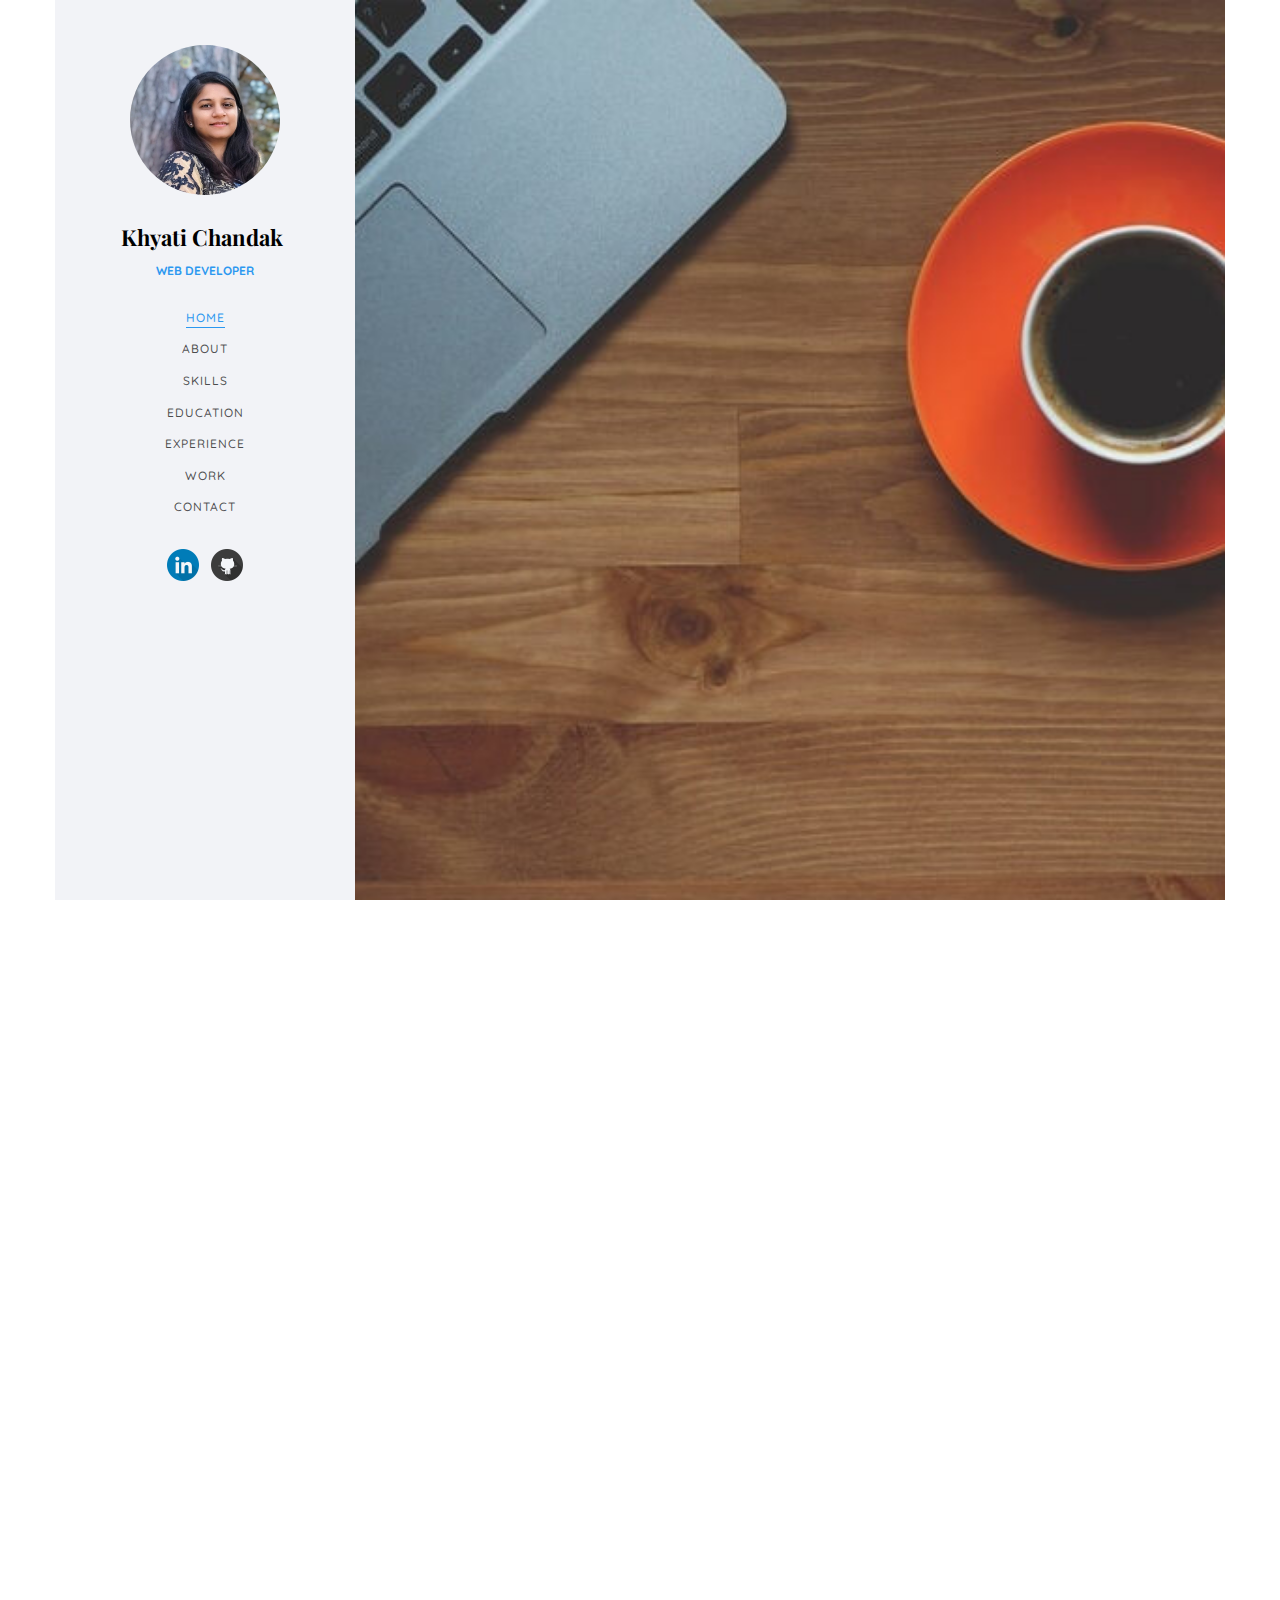
==== commit 92e954ac: "Removed resume, added Manulife" ====
--- a/index.html
+++ b/index.html
@@ -138,10 +138,10 @@
 														100% html5 bootstrap templates Made by <a
 															href="https://colorlib.com/" target="_blank">colorlib.com</a>
 													</h2> -->
-                                                    <p>
+                                                    <!-- <p>
                                                         <a class="btn btn-primary btn-learn" href="resume/KhyatiChandakResume.pdf" target="_blank">Download CV <i
 																class="icon-download4"></i></a>
-                                                    </p>
+                                                    </p> -->
                                                 </div>
                                             </div>
                                         </div>
@@ -702,6 +702,34 @@
                             <div class="col-md-12">
                                 <div class="timeline-centered">
                                     <article class="timeline-entry animate-box" data-animate-effect="fadeInLeft">
+                                            <div class="timeline-entry-inner">
+    
+                                                <div class="timeline-icon color-1">
+                                                    <i class="icon-pen2"></i>
+                                                </div>
+    
+                                                <div class="timeline-label">
+                                                    <h2>
+                                                        <a href="#">Software Engineer Co-op</a> <span>Jan 2019 - Present</span>
+                                                    </h2>
+                                                    <p>
+                                                        <b>Manulife Financial Corporation</b>
+                                                    </p>
+                                                    <!-- <ul>
+                                                        <li>Communicated with the sales team to understand the requirements of new features and enhancement</li>
+                                                        <li>Collaborated with external partners to understand the existing designs</li>
+                                                        <li>Implemented PHP, WordPress code and MySQL Database as per requirement</li>
+                                                        <li>Used AngularJS, JavaScript, AJAX and Google Analytics as per requirement</li>
+                                                        <li>Provided implementation of website with the new features and AngularJS by merging different websites</li>
+                                                        <li>Fixed existing code and performance issues by enhancing code base using AngularJS</li>
+                                                        <li>Created new features as per requirements from the sales teams</li>
+                                                    </ul> -->
+                                                </div>
+                                            </div>
+                                    </article>
+
+
+                                    <article class="timeline-entry animate-box" data-animate-effect="fadeInLeft">
                                         <div class="timeline-entry-inner">
 
                                             <div class="timeline-icon color-1">
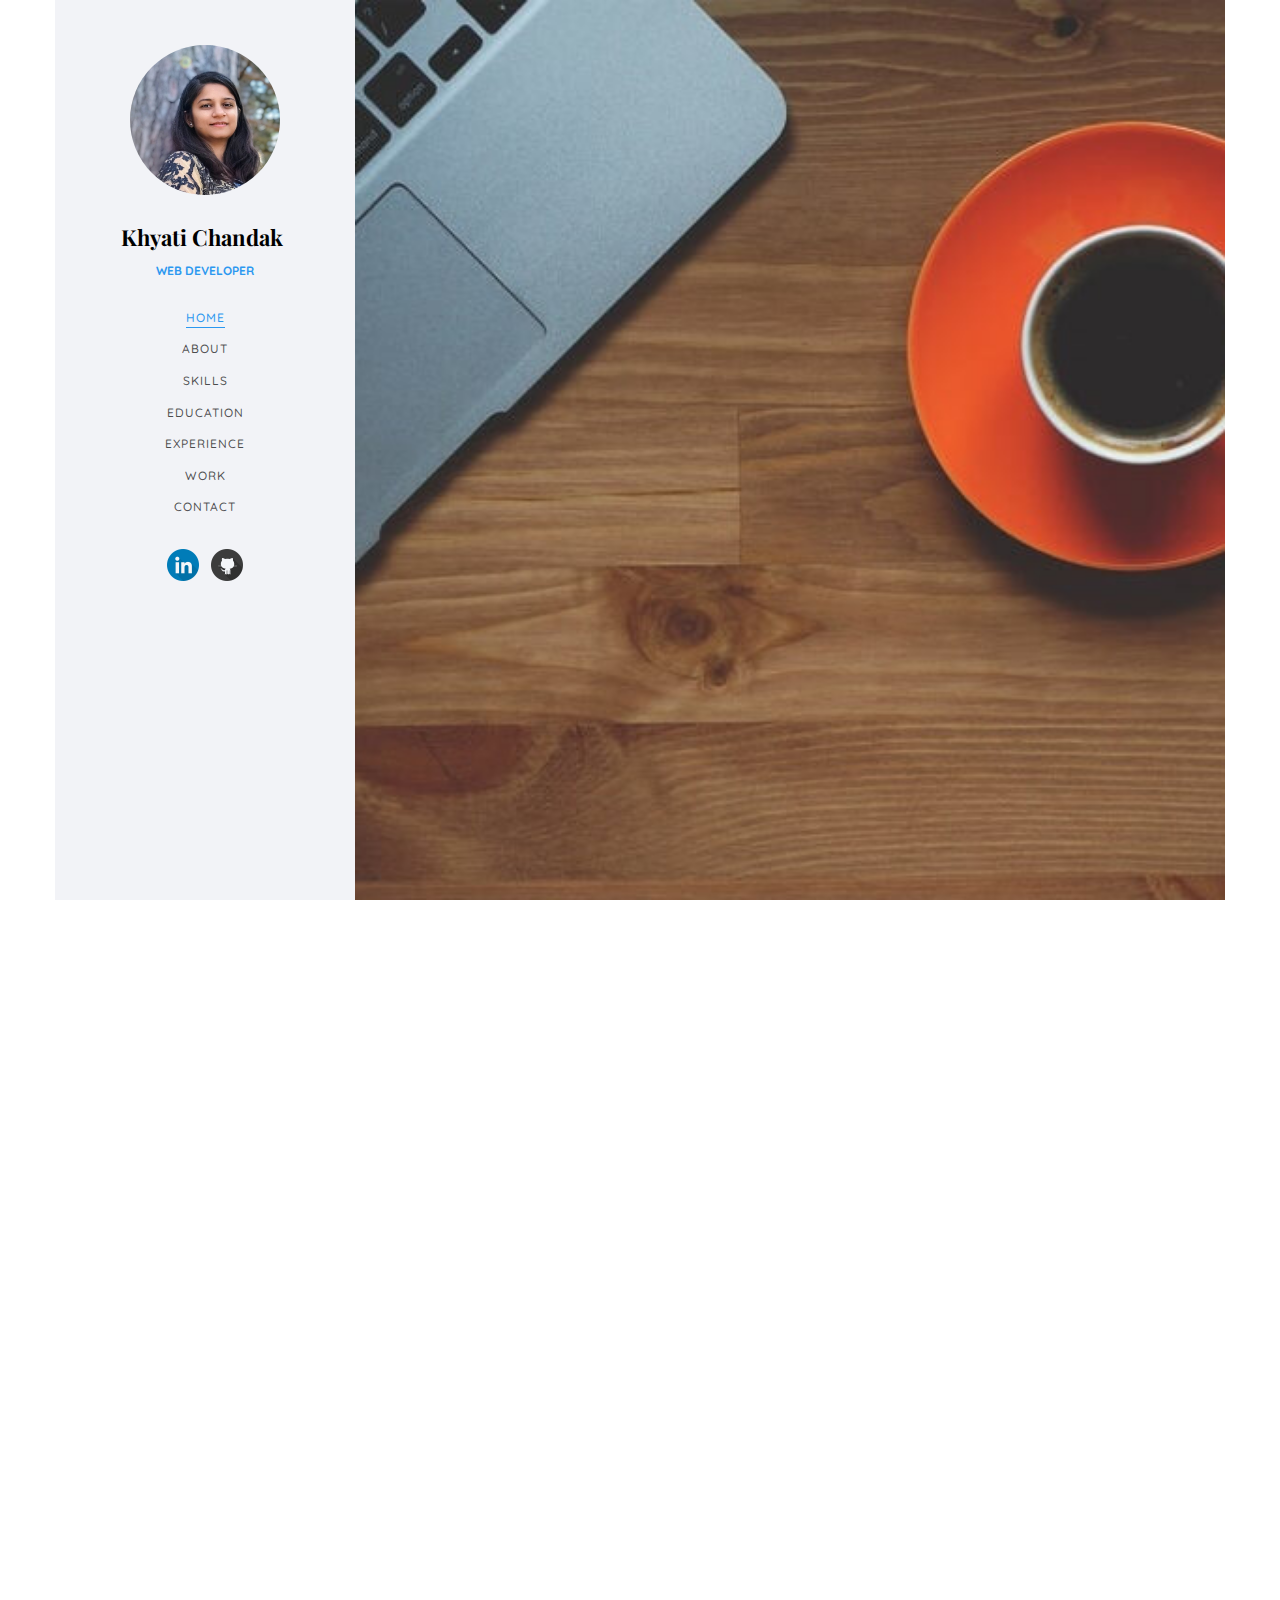
==== commit d879889d: "Added Manulife experience and updated Intro" ====
--- a/index.html
+++ b/index.html
@@ -178,13 +178,12 @@
                                             <span class="heading-meta">About Me</span>
                                             <h2 class="colorlib-heading">Who Am I?</h2>
                                             <p>
-                                                <strong>Hi I'm Khyati Chandak</strong> I have around 4 years of hands-on experience in Web Development.
+                                                <strong>Hi I'm Khyati Chandak</strong> I have around 3 years of hands-on experience in Web Development.
                                             </p>
-                                            <p>Currently, I am a student at University of Windsor in Master in Applied Computing. I have worked as a Web Developer with the sales and marketing team at Silvan Innovation Labs Pvt Ltd. I am currently excited
-                                                to improve my technical and non-technical skills at the University of Windsor.
+                                            <p>Currently, I am working at Manulife Financial Corporation as a Software Engineer Co-op and I am a student at University of Windsor in Master of Applied Computing course. Earlier I have worked as a Web Developer with the sales and marketing team at Silvan Innovation Labs Pvt Ltd. 
                                             </p>
                                             <p>In my free time I enjoy drawing, photography, listening to music and craft ideas.</p>
-                                            <p>I am dedicated, multi-tasking, punctual, honest and loyal.</p>
+                                            <p>I am dedicated, multi-tasking, curious and quick learner.</p>
                                         </div>
                                     </div>
                                 </div>
@@ -715,15 +714,12 @@
                                                     <p>
                                                         <b>Manulife Financial Corporation</b>
                                                     </p>
-                                                    <!-- <ul>
-                                                        <li>Communicated with the sales team to understand the requirements of new features and enhancement</li>
-                                                        <li>Collaborated with external partners to understand the existing designs</li>
-                                                        <li>Implemented PHP, WordPress code and MySQL Database as per requirement</li>
-                                                        <li>Used AngularJS, JavaScript, AJAX and Google Analytics as per requirement</li>
-                                                        <li>Provided implementation of website with the new features and AngularJS by merging different websites</li>
-                                                        <li>Fixed existing code and performance issues by enhancing code base using AngularJS</li>
-                                                        <li>Created new features as per requirements from the sales teams</li>
-                                                    </ul> -->
+                                                    <ul>
+                                                        <li>Developed functionality as per requirement and enhance existing functionalities</li>
+                                                        <li>Communicated with the team to achieve a team goals</li>
+                                                        <li>Worked on automation testing, and make sure that functionality working properly</li>
+                                                        <li>Actively participated in Agile Bootcamp and worked in Scrum environment</li>
+                                                    </ul>
                                                 </div>
                                             </div>
                                     </article>
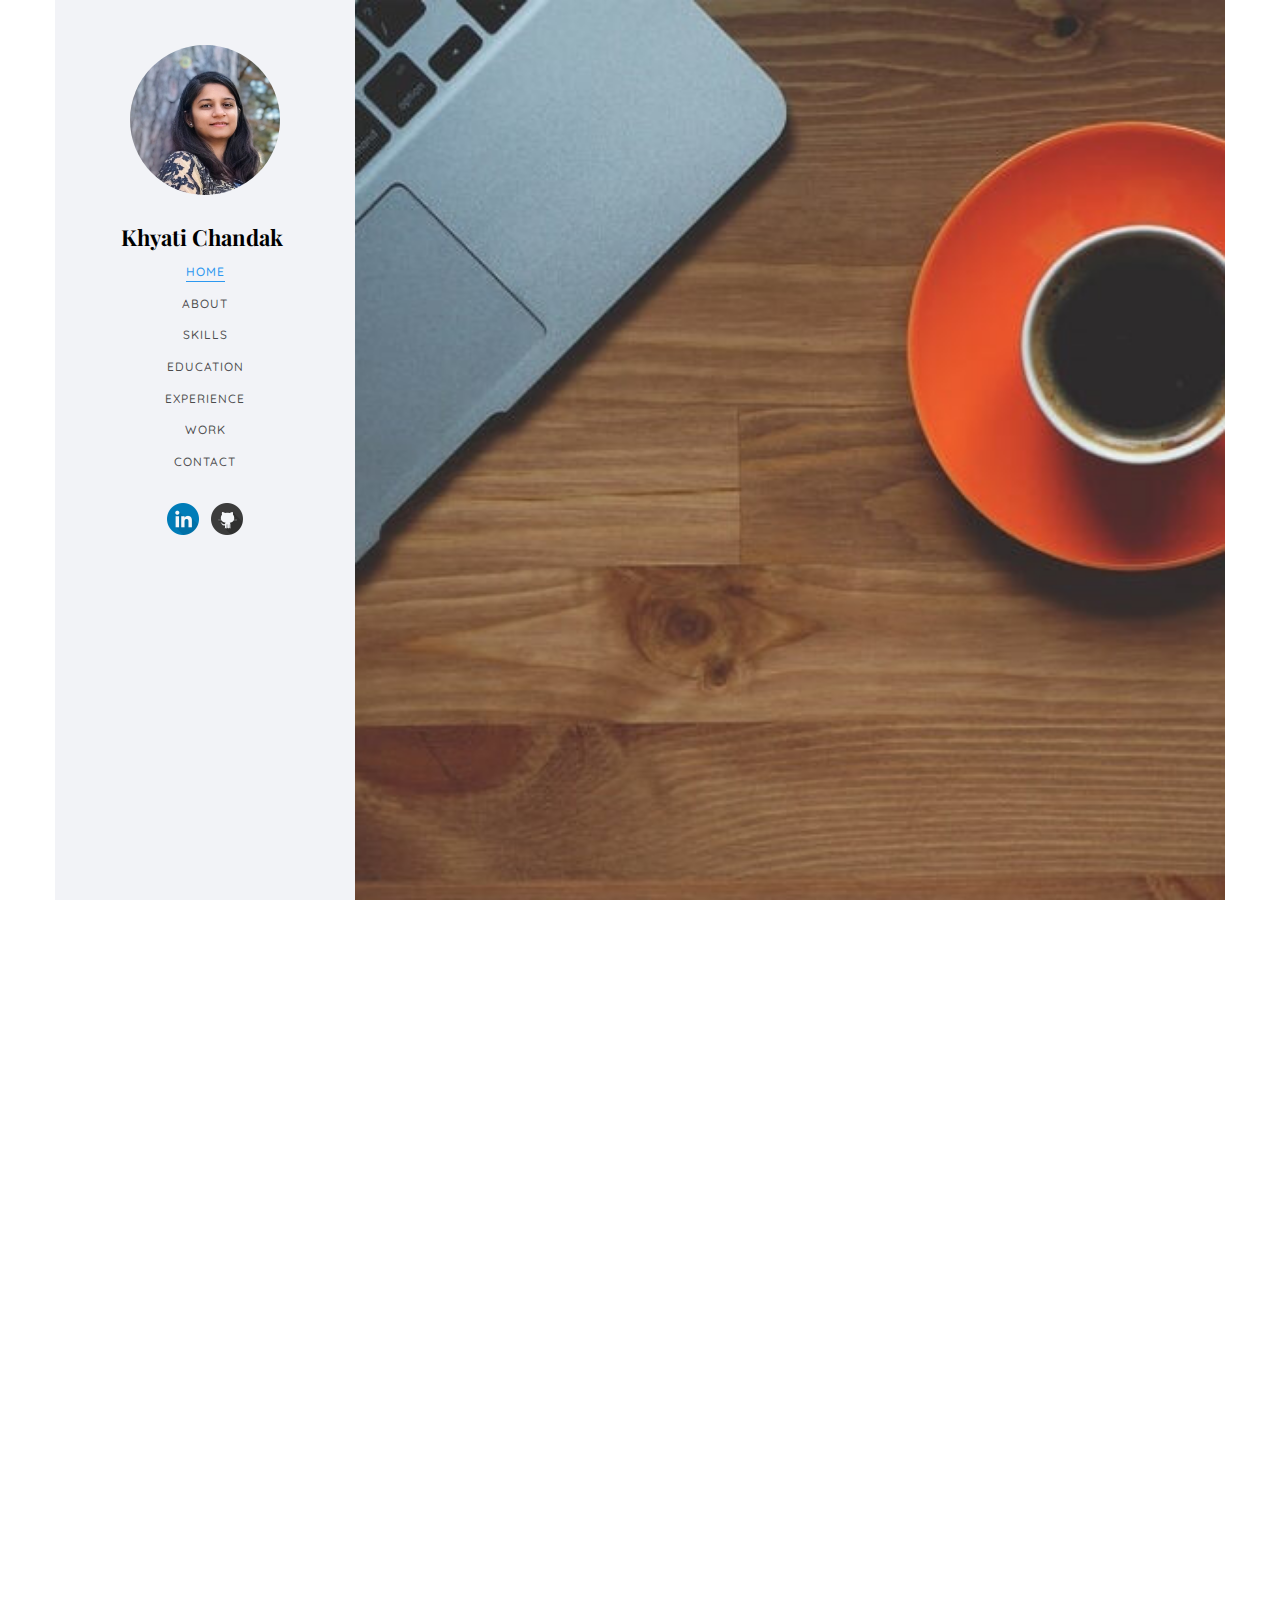
==== commit 9624f902: "Description changes" ====
--- a/index.html
+++ b/index.html
@@ -79,7 +79,7 @@
                     <h1 id="colorlib-logo">
                         <a href="#">Khyati Chandak</a>
                     </h1>
-                    <span class="position"><a href="#">Web Developer</a></span>
+                    <!-- <span class="position"><a href="#">Web Developer</a></span> -->
                 </div>
                 <nav id="colorlib-main-menu" role="navigation" class="navbar">
                     <div id="navbar" class="collapse">
@@ -178,11 +178,11 @@
                                             <span class="heading-meta">About Me</span>
                                             <h2 class="colorlib-heading">Who Am I?</h2>
                                             <p>
-                                                <strong>Hi I'm Khyati Chandak</strong> I have around 3 years of hands-on experience in Web Development.
+                                                <strong>Hi I'm Khyati Chandak</strong> I have 4 years of hands-on experience in Web Development.
                                             </p>
-                                            <p>Currently, I am working at Manulife Financial Corporation as a Software Engineer Co-op and I am a student at University of Windsor in Master of Applied Computing course. Earlier I have worked as a Web Developer with the sales and marketing team at Silvan Innovation Labs Pvt Ltd. 
+                                            <p>Currently, I am working at Manulife Financial Corporation as a Software Engineer Co-op, and I am a student at University of Windsor in Master of Applied Computing course.
                                             </p>
-                                            <p>In my free time I enjoy drawing, photography, listening to music and craft ideas.</p>
+                                            <p>In my free time I enjoy drawing, photography, and craft.</p>
                                             <p>I am dedicated, multi-tasking, curious and quick learner.</p>
                                         </div>
                                     </div>
@@ -366,7 +366,7 @@
                             </div>
                             <div class="col-md-6 animate-box" data-animate-effect="fadeInLeft">
                                 <div class="progress-wrap">
-                                    <h3>Python</h3>
+                                    <h3>ReactJS</h3>
                                     <div class="progress">
                                         <div class="progress-bar color-6" role="progressbar" aria-valuenow="75" aria-valuemin="0" aria-valuemax="100" style="width: 85%">
                                             <!-- <span>85%</span> -->
@@ -384,6 +384,146 @@
                                     </div>
                                 </div>
                             </div>
+                            <div class="col-md-6 animate-box" data-animate-effect="fadeInRight">
+                                <div class="progress-wrap">
+                                    <h3>Angular 6</h3>
+                                    <div class="progress">
+                                        <div class="progress-bar color-6" role="progressbar" aria-valuenow="80" aria-valuemin="0" aria-valuemax="100" style="width: 80%">
+                                            <!-- <span>80%</span> -->
+                                        </div>
+                                    </div>
+                                </div>
+                            </div>
+                            <div class="col-md-6 animate-box" data-animate-effect="fadeInLeft">
+                                <div class="progress-wrap">
+                                    <h3>HTML5</h3>
+                                    <div class="progress">
+                                        <div class="progress-bar color-6" role="progressbar" aria-valuenow="80" aria-valuemin="0" aria-valuemax="100" style="width: 75%">
+                                            <!-- <span>75%</span> -->
+                                        </div>
+                                    </div>
+                                </div>
+                            </div>
+                            <div class="col-md-6 animate-box" data-animate-effect="fadeInRight">
+                                <div class="progress-wrap">
+                                    <h3>CSS3</h3>
+                                    <div class="progress">
+                                        <div class="progress-bar color-6" role="progressbar" aria-valuenow="80" aria-valuemin="0" aria-valuemax="100" style="width: 75%">
+                                            <!-- <span>75%</span> -->
+                                        </div>
+                                    </div>
+                                </div>
+                            </div>
+                            <div class="col-md-6 animate-box" data-animate-effect="fadeInLeft">
+                                <div class="progress-wrap">
+                                    <h3>LESS</h3>
+                                    <div class="progress">
+                                        <div class="progress-bar color-6" role="progressbar" aria-valuenow="80" aria-valuemin="0" aria-valuemax="100" style="width: 65%">
+                                            <!-- <span>65%</span> -->
+                                        </div>
+                                    </div>
+                                </div>
+                            </div>
+                            <div class="col-md-6 animate-box" data-animate-effect="fadeInRight">
+                                <div class="progress-wrap">
+                                    <h3>AJAX</h3>
+                                    <div class="progress">
+                                        <div class="progress-bar color-6" role="progressbar" aria-valuenow="80" aria-valuemin="0" aria-valuemax="100" style="width: 72%">
+                                            <!-- <span>72%</span> -->
+                                        </div>
+                                    </div>
+                                </div>
+                            </div>
+                            <div class="col-md-6 animate-box" data-animate-effect="fadeInLeft">
+                                <div class="progress-wrap">
+                                    <h3>JQuery</h3>
+                                    <div class="progress">
+                                        <div class="progress-bar color-6" role="progressbar" aria-valuenow="80" aria-valuemin="0" aria-valuemax="100" style="width: 80%">
+                                            <!-- <span>80%</span> -->
+                                        </div>
+                                    </div>
+                                </div>
+                            </div>
+                            <div class="col-md-6 animate-box" data-animate-effect="fadeInRight">
+                                <div class="progress-wrap">
+                                    <h3>Bootstrap</h3>
+                                    <div class="progress">
+                                        <div class="progress-bar color-6" role="progressbar" aria-valuenow="80" aria-valuemin="0" aria-valuemax="100" style="width: 85%">
+                                            <!-- <span>85%</span> -->
+                                        </div>
+                                    </div>
+                                </div>
+                            </div>
+                            <div class="col-md-6 animate-box" data-animate-effect="fadeInLeft">
+                                <div class="progress-wrap">
+                                    <h3>Media Query</h3>
+                                    <div class="progress">
+                                        <div class="progress-bar color-6" role="progressbar" aria-valuenow="90" aria-valuemin="0" aria-valuemax="100" style="width: 90%">
+                                            <!-- <span>75%</span> -->
+                                        </div>
+                                    </div>
+                                </div>
+                            </div>
+                            <div class="col-md-6 animate-box" data-animate-effect="fadeInLeft">
+                                <div class="progress-wrap">
+                                    <h3>SQL</h3>
+                                    <div class="progress">
+                                        <div class="progress-bar color-6" role="progressbar" aria-valuenow="80" aria-valuemin="0" aria-valuemax="100" style="width: 85%">
+                                            <!-- <span>85%</span> -->
+                                        </div>
+                                    </div>
+                                </div>
+                            </div>
+                            <div class="col-md-6 animate-box" data-animate-effect="fadeInLeft">
+                                <div class="progress-wrap">
+                                    <h3>MongoDB</h3>
+                                    <div class="progress">
+                                        <div class="progress-bar color-6" role="progressbar" aria-valuenow="70" aria-valuemin="0" aria-valuemax="100" style="width: 70%">
+                                            <!-- <span>85%</span> -->
+                                        </div>
+                                    </div>
+                                </div>
+                            </div>
+                            <div class="col-md-6 animate-box" data-animate-effect="fadeInRight">
+                                <div class="progress-wrap">
+                                    <h3>Github</h3>
+                                    <div class="progress">
+                                        <div class="progress-bar color-6" role="progressbar" aria-valuenow="80" aria-valuemin="0" aria-valuemax="100" style="width: 78%">
+                                            <!-- <span>78%</span> -->
+                                        </div>
+                                    </div>
+                                </div>
+                            </div>
+                            <div class="col-md-6 animate-box" data-animate-effect="fadeInLeft">
+                                <div class="progress-wrap">
+                                    <h3>Bitbucket</h3>
+                                    <div class="progress">
+                                        <div class="progress-bar color-6" role="progressbar" aria-valuenow="80" aria-valuemin="0" aria-valuemax="100" style="width: 75%">
+                                            <!-- <span>75%</span> -->
+                                        </div>
+                                    </div>
+                                </div>
+                            </div>
+                            <div class="col-md-6 animate-box" data-animate-effect="fadeInRight">
+                                <div class="progress-wrap">
+                                    <h3>Google Analytics</h3>
+                                    <div class="progress">
+                                        <div class="progress-bar color-6" role="progressbar" aria-valuenow="85" aria-valuemin="0" aria-valuemax="100" style="width: 85%">
+                                            <!-- <span>75%</span> -->
+                                        </div>
+                                    </div>
+                                </div>
+                            </div>
+                            <div class="col-md-6 animate-box" data-animate-effect="fadeInLeft">
+                                <div class="progress-wrap">
+                                    <h3>Rest API</h3>
+                                    <div class="progress">
+                                        <div class="progress-bar color-6" role="progressbar" aria-valuenow="65" aria-valuemin="0" aria-valuemax="100" style="width: 65%">
+                                            <!-- <span>75%</span> -->
+                                        </div>
+                                    </div>
+                                </div>
+                            </div>
                             <div class="col-md-6 animate-box" data-animate-effect="fadeInLeft">
                                 <div class="progress-wrap">
                                     <h3>PHP</h3>
@@ -414,126 +554,8 @@
                                     </div>
                                 </div>
                             </div>
-                            <div class="col-md-6 animate-box" data-animate-effect="fadeInRight">
-                                <div class="progress-wrap">
-                                    <h3>Angular 6</h3>
-                                    <div class="progress">
-                                        <div class="progress-bar color-6" role="progressbar" aria-valuenow="80" aria-valuemin="0" aria-valuemax="100" style="width: 80%">
-                                            <!-- <span>80%</span> -->
-                                        </div>
-                                    </div>
-                                </div>
-                            </div>
-                            <div class="col-md-6 animate-box" data-animate-effect="fadeInLeft">
-                                <div class="progress-wrap">
-                                    <h3>HTML5</h3>
-                                    <div class="progress">
-                                        <div class="progress-bar color-6" role="progressbar" aria-valuenow="80" aria-valuemin="0" aria-valuemax="100" style="width: 75%">
-                                            <!-- <span>75%</span> -->
-                                        </div>
-                                    </div>
-                                </div>
-                            </div>
-                            <div class="col-md-6 animate-box" data-animate-effect="fadeInRight">
-                                <div class="progress-wrap">
-                                    <h3>CSS3</h3>
-                                    <div class="progress">
-                                        <div class="progress-bar color-6" role="progressbar" aria-valuenow="80" aria-valuemin="0" aria-valuemax="100" style="width: 75%">
-                                            <!-- <span>75%</span> -->
-                                        </div>
-                                    </div>
-                                </div>
-                            </div>
-                            <div class="col-md-6 animate-box" data-animate-effect="fadeInLeft">
-                                <div class="progress-wrap">
-                                    <h3>LESS</h3>
-                                    <div class="progress">
-                                        <div class="progress-bar color-6" role="progressbar" aria-valuenow="80" aria-valuemin="0" aria-valuemax="100" style="width: 65%">
-                                            <!-- <span>65%</span> -->
-                                        </div>
-                                    </div>
-                                </div>
-                            </div>
-                            <div class="col-md-6 animate-box" data-animate-effect="fadeInRight">
-                                <div class="progress-wrap">
-                                    <h3>AJAX</h3>
-                                    <div class="progress">
-                                        <div class="progress-bar color-6" role="progressbar" aria-valuenow="80" aria-valuemin="0" aria-valuemax="100" style="width: 72%">
-                                            <!-- <span>72%</span> -->
-                                        </div>
-                                    </div>
-                                </div>
-                            </div>
-                            <div class="col-md-6 animate-box" data-animate-effect="fadeInLeft">
-                                <div class="progress-wrap">
-                                    <h3>JQuery</h3>
-                                    <div class="progress">
-                                        <div class="progress-bar color-6" role="progressbar" aria-valuenow="80" aria-valuemin="0" aria-valuemax="100" style="width: 80%">
-                                            <!-- <span>80%</span> -->
-                                        </div>
-                                    </div>
-                                </div>
-                            </div>
-                            <div class="col-md-6 animate-box" data-animate-effect="fadeInRight">
-                                <div class="progress-wrap">
-                                    <h3>Bootstrap</h3>
-                                    <div class="progress">
-                                        <div class="progress-bar color-6" role="progressbar" aria-valuenow="80" aria-valuemin="0" aria-valuemax="100" style="width: 85%">
-                                            <!-- <span>85%</span> -->
-                                        </div>
-                                    </div>
-                                </div>
-                            </div>
-                            <div class="col-md-6 animate-box" data-animate-effect="fadeInLeft">
-                                <div class="progress-wrap">
-                                    <h3>MySQL</h3>
-                                    <div class="progress">
-                                        <div class="progress-bar color-6" role="progressbar" aria-valuenow="80" aria-valuemin="0" aria-valuemax="100" style="width: 85%">
-                                            <!-- <span>85%</span> -->
-                                        </div>
-                                    </div>
-                                </div>
-                            </div>
-                            <div class="col-md-6 animate-box" data-animate-effect="fadeInRight">
-                                <div class="progress-wrap">
-                                    <h3>Github</h3>
-                                    <div class="progress">
-                                        <div class="progress-bar color-6" role="progressbar" aria-valuenow="80" aria-valuemin="0" aria-valuemax="100" style="width: 78%">
-                                            <!-- <span>78%</span> -->
-                                        </div>
-                                    </div>
-                                </div>
-                            </div>
-                            <div class="col-md-6 animate-box" data-animate-effect="fadeInLeft">
-                                <div class="progress-wrap">
-                                    <h3>Bitbucket</h3>
-                                    <div class="progress">
-                                        <div class="progress-bar color-6" role="progressbar" aria-valuenow="80" aria-valuemin="0" aria-valuemax="100" style="width: 75%">
-                                            <!-- <span>75%</span> -->
-                                        </div>
-                                    </div>
-                                </div>
-                            </div>
-                            <div class="col-md-6 animate-box" data-animate-effect="fadeInRight">
-                                <div class="progress-wrap">
-                                    <h3>Google Analytics</h3>
-                                    <div class="progress">
-                                        <div class="progress-bar color-6" role="progressbar" aria-valuenow="85" aria-valuemin="0" aria-valuemax="100" style="width: 85%">
-                                            <!-- <span>75%</span> -->
-                                        </div>
-                                    </div>
-                                </div>
-                            </div>
-                            <div class="col-md-6 animate-box" data-animate-effect="fadeInLeft">
-                                <div class="progress-wrap">
-                                    <h3>Rest API</h3>
-                                    <div class="progress">
-                                        <div class="progress-bar color-6" role="progressbar" aria-valuenow="65" aria-valuemin="0" aria-valuemax="100" style="width: 65%">
-                                            <!-- <span>75%</span> -->
-                                        </div>
-                                    </div>
-                                </div>
-                            </div>
+                            
+                            
                             <div class="col-md-6 animate-box" data-animate-effect="fadeInRight">
                                 <div class="progress-wrap">
                                     <h3>OpenCV</h3>
@@ -544,9 +566,20 @@
                                     </div>
                                 </div>
                             </div>
-                            <div class="col-md-6 animate-box" data-animate-effect="fadeInLeft">
-                                <div class="progress-wrap">
-                                    <h3>Media Query</h3>
+                            
+                            <div class="col-md-6 animate-box" data-animate-effect="fadeInRight">
+                                <div class="progress-wrap">
+                                    <h3>Google API</h3>
+                                    <div class="progress">
+                                        <div class="progress-bar color-6" role="progressbar" aria-valuenow="60" aria-valuemin="0" aria-valuemax="100" style="width: 60%">
+                                            <!-- <span>75%</span> -->
+                                        </div>
+                                    </div>
+                                </div>
+                            </div>
+                            <div class="col-md-6 animate-box" data-animate-effect="fadeInLeft">
+                                <div class="progress-wrap">
+                                    <h3>PyCharm / Eclipse / VSCode</h3>
                                     <div class="progress">
                                         <div class="progress-bar color-6" role="progressbar" aria-valuenow="90" aria-valuemin="0" aria-valuemax="100" style="width: 90%">
                                             <!-- <span>75%</span> -->
@@ -556,26 +589,6 @@
                             </div>
                             <div class="col-md-6 animate-box" data-animate-effect="fadeInRight">
                                 <div class="progress-wrap">
-                                    <h3>Google API</h3>
-                                    <div class="progress">
-                                        <div class="progress-bar color-6" role="progressbar" aria-valuenow="60" aria-valuemin="0" aria-valuemax="100" style="width: 60%">
-                                            <!-- <span>75%</span> -->
-                                        </div>
-                                    </div>
-                                </div>
-                            </div>
-                            <div class="col-md-6 animate-box" data-animate-effect="fadeInLeft">
-                                <div class="progress-wrap">
-                                    <h3>PyCharm / Eclipse / VSCode</h3>
-                                    <div class="progress">
-                                        <div class="progress-bar color-6" role="progressbar" aria-valuenow="90" aria-valuemin="0" aria-valuemax="100" style="width: 90%">
-                                            <!-- <span>75%</span> -->
-                                        </div>
-                                    </div>
-                                </div>
-                            </div>
-                            <div class="col-md-6 animate-box" data-animate-effect="fadeInRight">
-                                <div class="progress-wrap">
                                     <h3>Tableau</h3>
                                     <div class="progress">
                                         <div class="progress-bar color-6" role="progressbar" aria-valuenow="68" aria-valuemin="0" aria-valuemax="100" style="width: 68%">
@@ -584,6 +597,17 @@
                                     </div>
                                 </div>
                             </div>
+                            <div class="col-md-6 animate-box" data-animate-effect="fadeInLeft">
+                                <div class="progress-wrap">
+                                    <h3>Python</h3>
+                                    <div class="progress">
+                                        <div class="progress-bar color-6" role="progressbar" aria-valuenow="75" aria-valuemin="0" aria-valuemax="100" style="width: 85%">
+                                            <!-- <span>85%</span> -->
+                                        </div>
+                                    </div>
+                                </div>
+                            </div>
+
                         </div>
                     </div>
                 </section>
@@ -618,7 +642,7 @@
 										      		</div>
 										      	</div> -->
                                                     <p>
-                                                        Available for internship from January 2020 (Course work completion by December 2019) <br> Relevant coursework: Systems Programming, Advanced Database, Advanced Computing Concepts
+                                                        Available for a full-time job from April 2020
                                                     </p>
                                                 </div>
                                             </div>
@@ -714,11 +738,12 @@
                                                     <p>
                                                         <b>Manulife Financial Corporation</b>
                                                     </p>
+                                                    <p><b>Technologies:</b> ReactJS, JavaScript, Jenkins, Jira, Bootstrap, Selenium, WebdriverIO, CucumberJS, GitLab</p>
                                                     <ul>
-                                                        <li>Developed functionality as per requirement and enhance existing functionalities</li>
-                                                        <li>Communicated with the team to achieve a team goals</li>
-                                                        <li>Worked on automation testing, and make sure that functionality working properly</li>
-                                                        <li>Actively participated in Agile Bootcamp and worked in Scrum environment</li>
+                                                        <li>Developing functionalities as per requirement and enhancing existing functionalities</li>
+                                                        <li>Communicating with the team to achieve team goals</li>
+                                                        <li>Working on automation testing, and making sure that functionality works properly</li>
+                                                        <li>Actively participated in Agile Bootcamp and working in a Scrum environment with a team</li>
                                                     </ul>
                                                 </div>
                                             </div>
@@ -740,14 +765,13 @@
                                                 <p>
                                                     <b>Silvan Innovation Labs Pvt. Ltd.</b>
                                                 </p>
+                                                <p><b>Technologies:</b> Angular, JavaScript, TypeScript, AJAX, SQL, JSON, HTML, CSS, BootStrap, Media Queries, Google Analytics</p>
                                                 <ul>
+                                                    <li>Worked on AngularJS, JavaScript, AJAX, Google Analytics and MySQL to develop requirements</li>
+                                                    <li>Optimized web application performance by 5 times and improved code test coverage up to 90%age</li>
                                                     <li>Communicated with the sales team to understand the requirements of new features and enhancement</li>
                                                     <li>Collaborated with external partners to understand the existing designs</li>
-                                                    <li>Implemented PHP, WordPress code and MySQL Database as per requirement</li>
-                                                    <li>Used AngularJS, JavaScript, AJAX and Google Analytics as per requirement</li>
-                                                    <li>Provided implementation of website with the new features and AngularJS by merging different websites</li>
-                                                    <li>Fixed existing code and performance issues by enhancing code base using AngularJS</li>
-                                                    <li>Created new features as per requirements from the sales teams</li>
+                                                    <li>Worked on Unit testing, and fixed existing code and performance issues by enhancing code base</li>
                                                 </ul>
                                             </div>
                                         </div>
@@ -761,20 +785,16 @@
                                             </div>
                                             <div class="timeline-label">
                                                 <h2>
-                                                    <a href="#">Lecturer</a> <span>Jan 2014 - Jan 2016</span>
+                                                    <a href="#">Lecturer (Computer Science)</a> <span>Jan 2014 - Jan 2016</span>
                                                 </h2>
                                                 <p>
-                                                    <b>Darshan Institute of Engineering and Technology for
-														Diploma Studies</b>
+                                                    <b>Darshan Institute of Engineering and Technology for Diploma Studies</b>
                                                 </p>
+                                                <p><b>Technologies:</b> SQL, PHP, WordPress, HTML, CSS, JavaScript, Object-Oriented Programming, C Programming Language</p>
                                                 <ul>
-                                                    <li>Prepared materials and delivered lectures to Diploma students on topics such as web development, database, data structures and software design</li>
-                                                    <li>Collaborated with colleagues to address teaching issues
-                                                    </li>
-                                                    <li>Provided guidance to the students for developing their career as well as making them familiar with different career opportunities</li>
-                                                    <li>Served as an observer and oral examiner in University examination</li>
-                                                    <li>Worked as a faculty coordinator in non-technical events
-                                                    </li>
+                                                    <li>Prepared materials and delivered lectures to Diploma students on topics such as Web Development, Database, C Programming Language and Software Engineering concepts</li>
+                                                    <li>Walked around in a lab and assisted students personally in technical labs and programming</li>
+                                                    <li>Worked with over 120 students</li>
                                                 </ul>
                                             </div>
                                         </div>
@@ -830,7 +850,7 @@
                                     </div>
                                 </a>
                                 <h3>Silvan</h3>
-                                <span>I was responsible for maintaining the company website. The goal was to
+                                <span>I was responsible for developing the company website. The goal was to
                                     merge different websites and enrich the existing website with new
                                     features.</span><br>
                                 <span><b>Angular | JavaScript | Media Query</b></span>
@@ -1067,7 +1087,7 @@
                                         </div>
                                         <div class="colorlib-text">
                                             <p>
-                                                <a href="#">chandakk@uwindsor.ca</a>
+                                                <a href="#">khyati.agola@gmail.com</a>
                                             </p>
                                         </div>
                                     </div>
@@ -1078,7 +1098,7 @@
                                             <i class="icon-map"></i>
                                         </div>
                                         <div class="colorlib-text">
-                                            <p>450 Victoria Avenue, Windsor, ON N9A6T7</p>
+                                            <p>338 Lester Street, Waterloo, ON N2L3W7</p>
                                         </div>
                                     </div>
                                 </div>
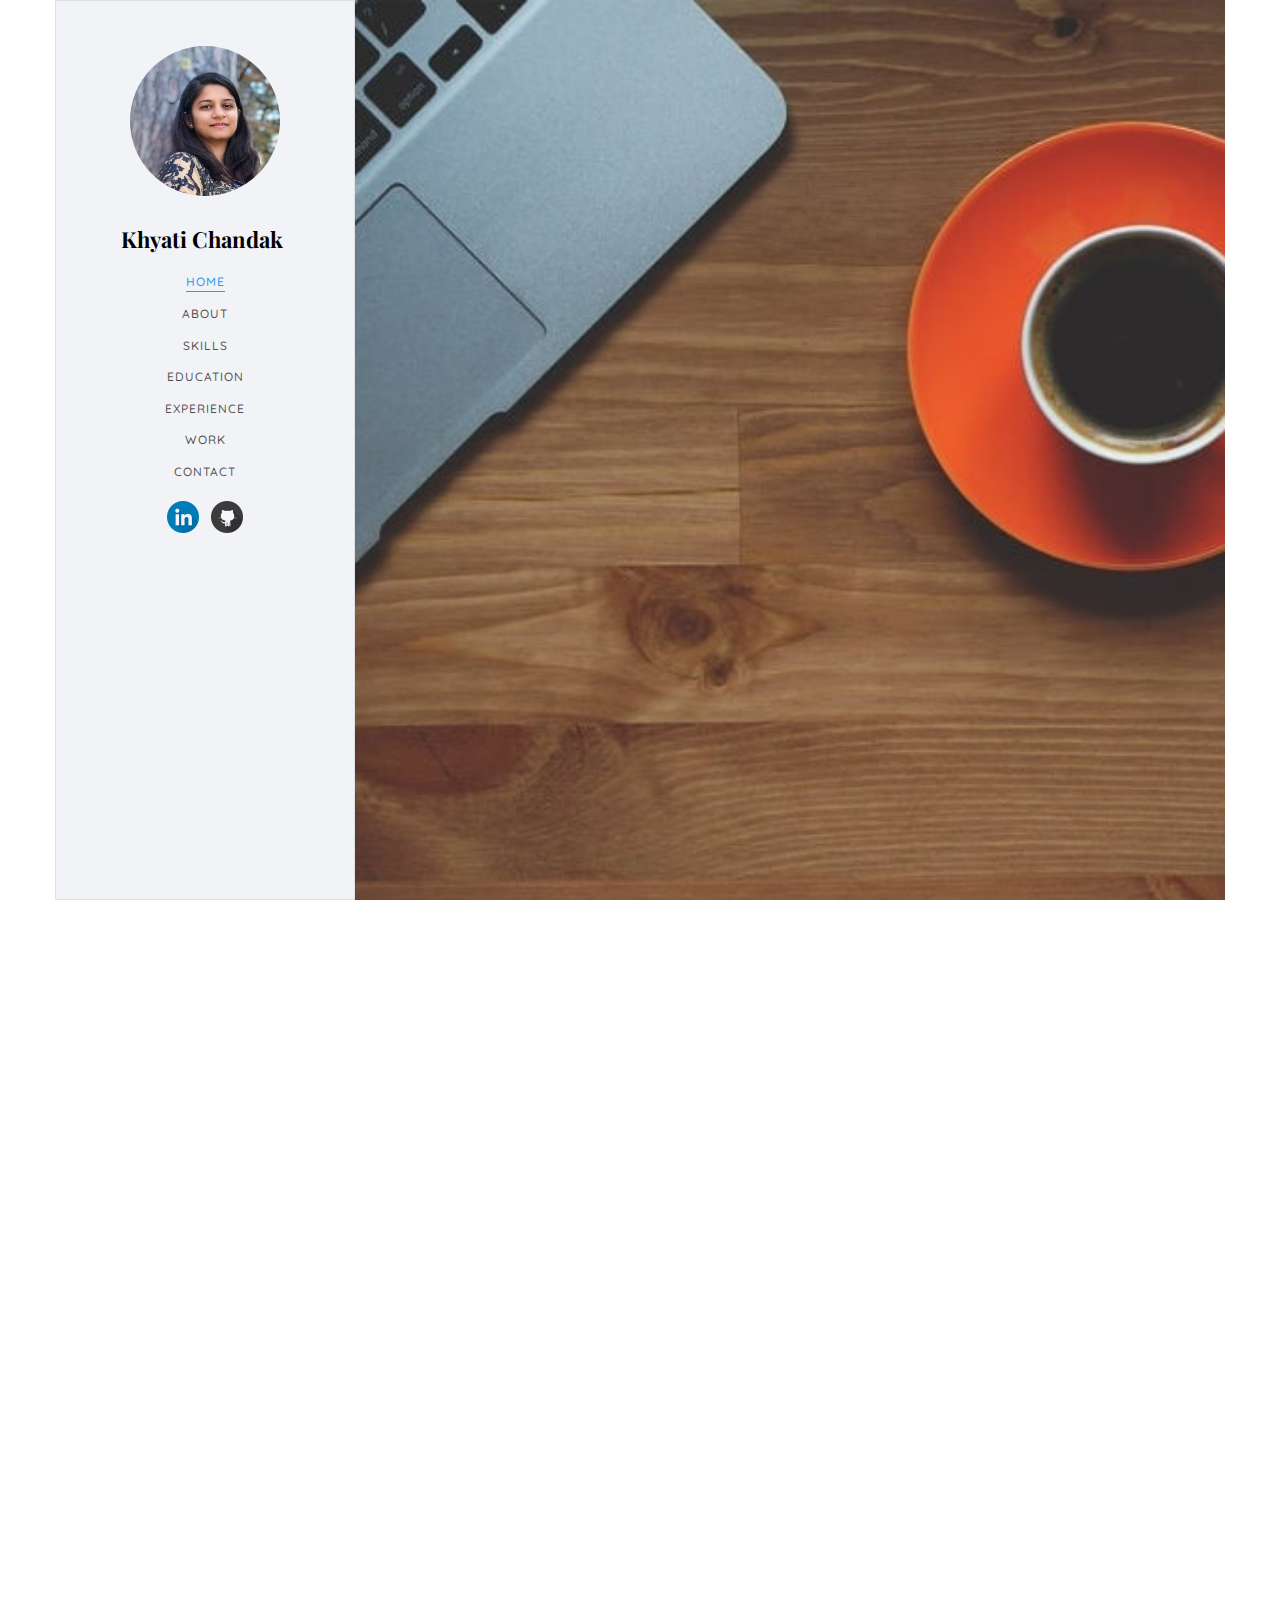
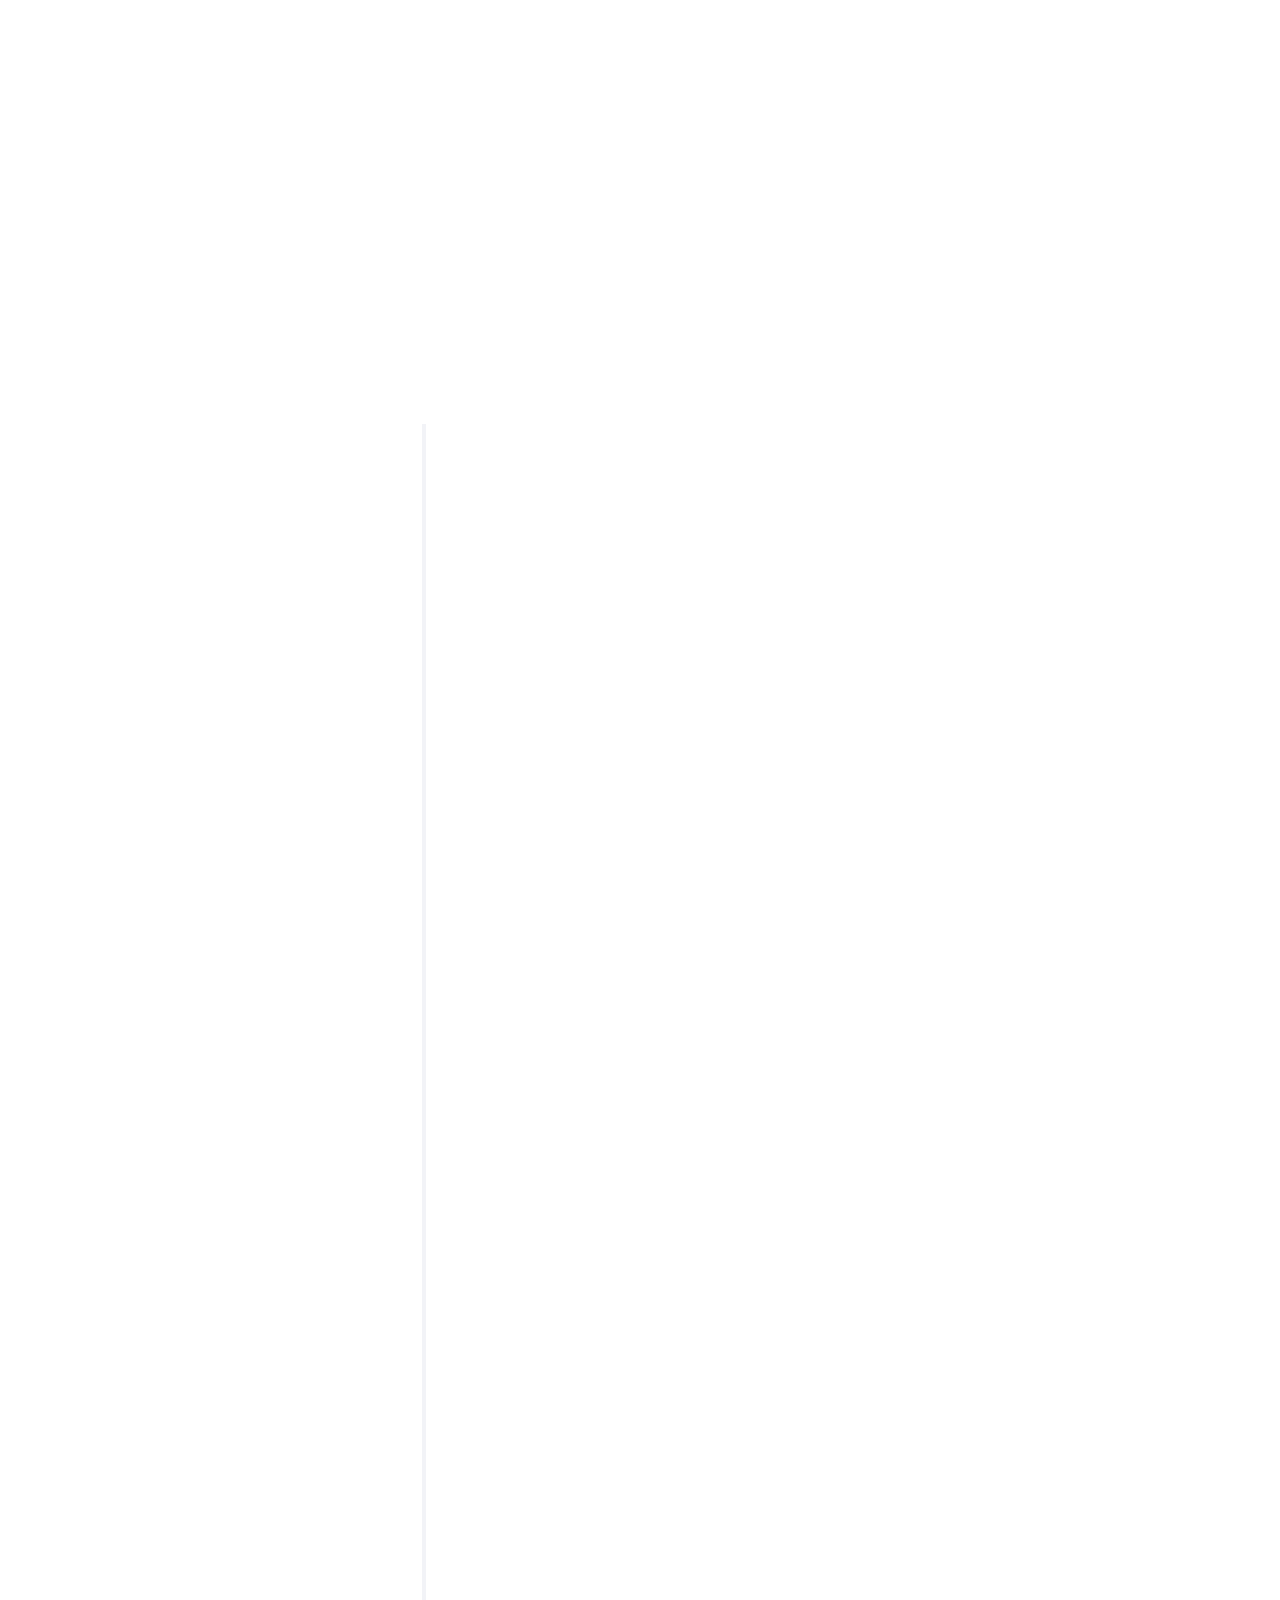
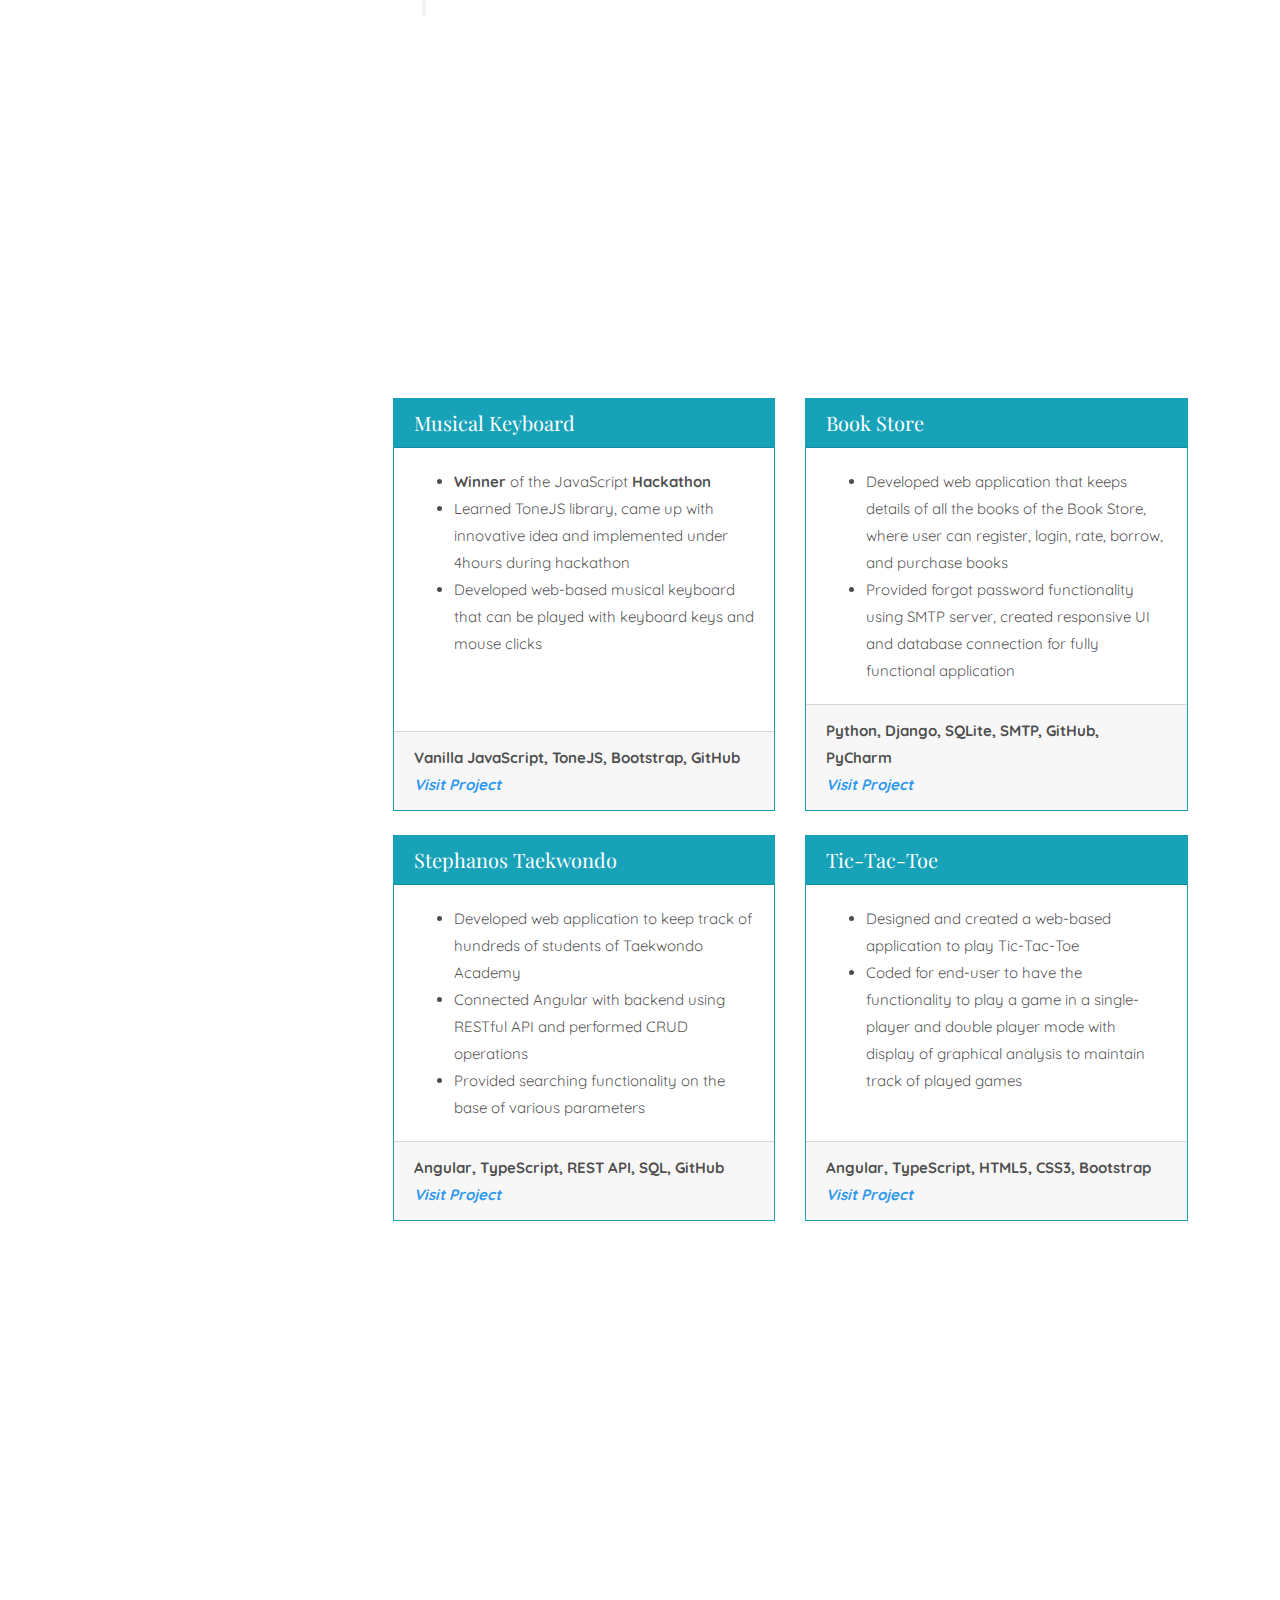
==== commit 69324cf7: "Updated content" ====
--- a/index.html
+++ b/index.html
@@ -1,17 +1,21 @@
-<!DOCTYPE HTML>
+<!DOCTYPE html>
 <html>
-
-<head>
-    <meta charset="utf-8">
-    <meta http-equiv="X-UA-Compatible" content="IE=edge">
+  <head>
+    <meta charset="utf-8" />
+    <meta http-equiv="X-UA-Compatible" content="IE=edge" />
     <title>Khyati Chandak</title>
-    <meta name="viewport" content="width=device-width, initial-scale=1">
-    <meta name="description" content="I have more than 4 years of hands-on experience in Web Development. Currently, I am a 
-    student at University of Windsor in Master in Applied Computing. I have worked as a Web Developer with the sales and marketing
-    team at Silvan Innovation Labs Pvt Ltd. I am currently excited to improve my technical and non-technical skills at the 
-    University of Windsor. In my free time I enjoy drawing, photography, listening to music and craft ideas. I am dedicated, 
-    multi-tasking, punctual, honest and loyal." />
-    <meta name="keywords" content="Khyati Portfolio, Khyati Profile, Khyati Chandak, Khyati Chandak University of Windsor, Khyati Chandak Canada, Khyati Canada, Khyati University of Windsor, Khyati Github" />
+    <meta name="viewport" content="width=device-width, initial-scale=1" />
+    <meta
+      name="description"
+      content="I have 4 years of hands-on experience in the Computer Science field. I develop functionalities, deliver exceptional 
+      results, fit in a team beautifully, and be a great asset. I possess a combination of skills and experience that make me a 
+      great addition to the project. I never give up until I get something right. I am well known for my dedication, multi-tasking, curiosity, and quick learning. In my free 
+      time, I enjoy playing sudoku, drawing and crafting."
+    />
+    <meta
+      name="keywords"
+      content="Khyati Portfolio, Khyati Profile, Khyati Chandak, Khyati Chandak University of Windsor, Khyati Chandak Canada, Khyati Canada, Khyati University of Windsor, Khyati Github"
+    />
     <meta name="author" content="Khyati Chandak" />
 
     <!-- Facebook and Twitter integration -->
@@ -26,129 +30,160 @@
     <meta name="twitter:card" content="" />
 
     <!-- Place favicon.ico and apple-touch-icon.png in the root directory -->
-    <link rel="shortcut icon" href="images/favicon.png">
-
-    <link href="https://fonts.googleapis.com/css?family=Quicksand:300,400,500,700" rel="stylesheet">
-    <link href="https://fonts.googleapis.com/css?family=Playfair+Display:400,400i,700" rel="stylesheet">
+    <link rel="shortcut icon" href="images/favicon.png" />
+
+    <link
+      href="https://fonts.googleapis.com/css?family=Quicksand:300,400,500,700"
+      rel="stylesheet"
+    />
+    <link
+      href="https://fonts.googleapis.com/css?family=Playfair+Display:400,400i,700"
+      rel="stylesheet"
+    />
 
     <!-- Animate.css -->
-    <link rel="stylesheet" href="css/animate.min.css">
+    <link rel="stylesheet" href="css/animate.min.css" />
     <!-- Icomoon Icon Fonts-->
-    <link rel="stylesheet" href="css/icomoon.min.css">
+    <link rel="stylesheet" href="css/icomoon.min.css" />
     <!-- Bootstrap  -->
-    <link rel="stylesheet" href="css/bootstrap.min.css">
+    <link rel="stylesheet" href="css/bootstrap.min.css" />
     <!-- Flexslider  -->
-    <link rel="stylesheet" href="css/flexslider.min.css">
+    <link rel="stylesheet" href="css/flexslider.min.css" />
     <!-- Flaticons  -->
-    <link rel="stylesheet" href="fonts/flaticon/font/flaticon.css">
+    <link rel="stylesheet" href="fonts/flaticon/font/flaticon.css" />
     <!-- Owl Carousel -->
-    <link rel="stylesheet" href="css/owl.carousel.min.css">
-    <link rel="stylesheet" href="css/owl.theme.default.min.css">
+    <link rel="stylesheet" href="css/owl.carousel.min.css" />
+    <link rel="stylesheet" href="css/owl.theme.default.min.css" />
     <!-- Theme style  -->
-    <link rel="stylesheet" href="css/style.min.css">
+    <link rel="stylesheet" href="css/style.css" />
 
     <!-- Modernizr JS -->
     <script src="js/modernizr-2.6.2.min.js"></script>
     <!-- FOR IE9 below -->
     <!--[if lt IE 9]>
-	<script src="js/respond.min.js"></script>
-	<![endif]-->
+      <script src="js/respond.min.js"></script>
+    <![endif]-->
 
     <!-- Global site tag (gtag.js) - Google Analytics -->
-    <script async src="https://www.googletagmanager.com/gtag/js?id=UA-111434495-1"></script>
+    <script
+      async
+      src="https://www.googletagmanager.com/gtag/js?id=UA-111434495-1"
+    ></script>
     <script>
-        window.dataLayer = window.dataLayer || [];
-
-        function gtag() {
-            dataLayer.push(arguments);
-        }
-        gtag('js', new Date());
-
-        gtag('config', 'UA-111434495-1');
+      window.dataLayer = window.dataLayer || [];
+
+      function gtag() {
+        dataLayer.push(arguments);
+      }
+      gtag("js", new Date());
+
+      gtag("config", "UA-111434495-1");
     </script>
-
-</head>
-
-<body>
+  </head>
+
+  <body>
     <div id="colorlib-page">
-        <div class="container-wrap">
-            <a href="#" class="js-colorlib-nav-toggle colorlib-nav-toggle" data-toggle="collapse" data-target="#navbar" aria-expanded="false" aria-controls="navbar"><i></i></a>
-            <aside id="colorlib-aside" role="complementary" class="border js-fullheight">
-                <div class="text-center">
-                    <div class="author-img" style="background-image: url(images/profile_picture_new.png);"></div>
-                    <h1 id="colorlib-logo">
-                        <a href="#">Khyati Chandak</a>
-                    </h1>
-                    <!-- <span class="position"><a href="#">Web Developer</a></span> -->
-                </div>
-                <nav id="colorlib-main-menu" role="navigation" class="navbar">
-                    <div id="navbar" class="collapse">
-                        <ul>
-                            <li class="active"><a href="#" data-nav-section="home">Home</a></li>
-                            <li><a href="#" data-nav-section="about">About</a></li>
-                            <!-- <li><a href="#" data-nav-section="services">Services</a></li> -->
-                            <li><a href="#" data-nav-section="skills">Skills</a></li>
-                            <li><a href="#" data-nav-section="education">Education</a></li>
-                            <li><a href="#" data-nav-section="experience">Experience</a></li>
-                            <li><a href="#" data-nav-section="work">Work</a></li>
-                            <!-- 					<li><a href="#" data-nav-section="blog">Blog</a></li>-->
-                            <li><a href="#" data-nav-section="contact">Contact</a></li>
-                        </ul>
-                    </div>
-                </nav>
-
-                <div class="colorlib-footer">
-                    <!-- <p><small>&copy; <!-- Link back to Colorlib can't be removed. Template is licensed under CC BY 3.0. -->
-                    <!-- Copyright &copy;<script>document.write(new Date().getFullYear());</script> All rights reserved | This template is made with <i class="icon-heart" aria-hidden="true"></i> by <a href="https://colorlib.com" target="_blank">Colorlib</a> -->
-                    <!-- Link back to Colorlib can't be removed. Template is licensed under CC BY 3.0. -->
-                    <!-- </span> 
+      <div class="container-wrap">
+        <a
+          href="#"
+          class="js-colorlib-nav-toggle colorlib-nav-toggle"
+          data-toggle="collapse"
+          data-target="#navbar"
+          aria-expanded="false"
+          aria-controls="navbar"
+          ><i></i
+        ></a>
+        <aside
+          id="colorlib-aside"
+          role="complementary"
+          class="border js-fullheight"
+        >
+          <div class="text-center">
+            <div
+              class="author-img"
+              style="background-image: url(images/profile_picture_new.png);"
+            ></div>
+            <h1 id="colorlib-logo">
+              <a href="#">Khyati Chandak</a>
+            </h1>
+            <!-- <span class="position"><a href="#">Web Developer</a></span> -->
+          </div>
+          <nav id="colorlib-main-menu" role="navigation" class="navbar">
+            <div id="navbar" class="collapse">
+              <ul>
+                <li class="active">
+                  <a href="#" data-nav-section="home">Home</a>
+                </li>
+                <li><a href="#" data-nav-section="about">About</a></li>
+                <!-- <li><a href="#" data-nav-section="services">Services</a></li> -->
+                <li><a href="#" data-nav-section="skills">Skills</a></li>
+                <li><a href="#" data-nav-section="education">Education</a></li>
+                <li>
+                  <a href="#" data-nav-section="experience">Experience</a>
+                </li>
+                <li><a href="#" data-nav-section="work">Work</a></li>
+                <!-- 					<li><a href="#" data-nav-section="blog">Blog</a></li>-->
+                <li><a href="#" data-nav-section="contact">Contact</a></li>
+              </ul>
+            </div>
+          </nav>
+
+          <div class="colorlib-footer">
+            <!-- <p><small>&copy; <!-- Link back to Colorlib can't be removed. Template is licensed under CC BY 3.0. -->
+            <!-- Copyright &copy;<script>document.write(new Date().getFullYear());</script> All rights reserved | This template is made with <i class="icon-heart" aria-hidden="true"></i> by <a href="https://colorlib.com" target="_blank">Colorlib</a> -->
+            <!-- Link back to Colorlib can't be removed. Template is licensed under CC BY 3.0. -->
+            <!-- </span> 
 				<span>Demo Images: <a href="https://unsplash.com/" target="_blank">Unsplash.com</a></span></small></p> -->
-                    <ul>
-                        <li>
-                            <a href="https://www.linkedin.com/in/khyati-chandak-25470851/" target="_blank"><img src="images/linkedin.png"></a>
-                        </li>
-                        <!-- <li>
+            <ul>
+              <li>
+                <a
+                  href="https://www.linkedin.com/in/khyati-chandak-25470851/"
+                  target="_blank"
+                  ><img src="images/linkedin.png"
+                /></a>
+              </li>
+              <!-- <li>
                             <a href="#"><img src="images/website.png"></a>
                         </li> -->
-                        <li>
-                            <a href="https://github.com/khyatichandak" target="_blank"><img src="images/github.png"></a>
-                        </li>
-                        <!-- <li><a href="#"><i class="icon-instagram"></i></a></li> -->
-
-                    </ul>
-                </div>
-
-            </aside>
-
-            <div id="colorlib-main">
-                <section id="colorlib-hero" class="js-fullheight" data-section="home">
-                    <div class="flexslider js-fullheight">
-                        <ul class="slides">
-                            <li style="background-image: url(images/background_main.jpg);">
-                                <div class="overlay"></div>
-                                <div class="container-fluid">
-                                    <div class="row">
-                                        <div class="col-md-6 col-md-offset-3 col-md-pull-3 col-sm-12 col-xs-12 js-fullheight slider-text">
-                                            <div class="slider-text-inner js-fullheight">
-                                                <div class="desc">
-                                                    <h1>
-                                                        Hi! <br>I'm Khyati
-                                                    </h1>
-                                                    <!-- <h2>
+              <li>
+                <a href="https://github.com/khyatichandak" target="_blank"
+                  ><img src="images/github.png"
+                /></a>
+              </li>
+              <!-- <li><a href="#"><i class="icon-instagram"></i></a></li> -->
+            </ul>
+          </div>
+        </aside>
+
+        <div id="colorlib-main">
+          <section id="colorlib-hero" class="js-fullheight" data-section="home">
+            <div class="flexslider js-fullheight">
+              <ul class="slides">
+                <li style="background-image: url(images/background_main.jpg);">
+                  <div class="overlay"></div>
+                  <div class="container-fluid">
+                    <div class="row">
+                      <div
+                        class="col-md-6 col-md-offset-3 col-md-pull-3 col-sm-12 col-xs-12 js-fullheight slider-text"
+                      >
+                        <div class="slider-text-inner js-fullheight">
+                          <div class="desc">
+                            <h1>Hi! <br />I'm Khyati</h1>
+                            <!-- <h2>
 														100% html5 bootstrap templates Made by <a
 															href="https://colorlib.com/" target="_blank">colorlib.com</a>
 													</h2> -->
-                                                    <!-- <p>
+                            <!-- <p>
                                                         <a class="btn btn-primary btn-learn" href="resume/KhyatiChandakResume.pdf" target="_blank">Download CV <i
 																class="icon-download4"></i></a>
                                                     </p> -->
-                                                </div>
-                                            </div>
-                                        </div>
-                                    </div>
-                                </div>
-                            </li>
-                            <!-- 			   	<li style="background-image: url(images/img_bg_2.jpg);">
+                          </div>
+                        </div>
+                      </div>
+                    </div>
+                  </div>
+                </li>
+                <!-- 			   	<li style="background-image: url(images/img_bg_2.jpg);">
 				   		<div class="overlay"></div>
 				   		<div class="container-fluid">
 				   			<div class="row">
@@ -164,30 +199,53 @@
 					   		</div>
 				   		</div>
 				   	</li>-->
-                        </ul>
-                    </div>
-                </section>
-
-                <section class="colorlib-about" data-section="about">
-                    <div class="colorlib-narrow-content">
-                        <div class="row">
-                            <div class="col-md-12">
-                                <div class="row row-bottom-padded-sm animate-box" data-animate-effect="fadeInLeft">
-                                    <div class="col-md-12">
-                                        <div class="about-desc">
-                                            <span class="heading-meta">About Me</span>
-                                            <h2 class="colorlib-heading">Who Am I?</h2>
-                                            <p>
-                                                <strong>Hi I'm Khyati Chandak</strong> I have 4 years of hands-on experience in Web Development.
-                                            </p>
-                                            <p>Currently, I am working at Manulife Financial Corporation as a Software Engineer Co-op, and I am a student at University of Windsor in Master of Applied Computing course.
-                                            </p>
-                                            <p>In my free time I enjoy drawing, photography, and craft.</p>
-                                            <p>I am dedicated, multi-tasking, curious and quick learner.</p>
-                                        </div>
-                                    </div>
-                                </div>
-                                <!-- <div class="row">
+              </ul>
+            </div>
+          </section>
+
+          <section class="colorlib-about" data-section="about">
+            <div class="colorlib-narrow-content">
+              <div class="row">
+                <div class="col-md-12">
+                  <div
+                    class="row row-bottom-padded-sm animate-box"
+                    data-animate-effect="fadeInLeft"
+                  >
+                    <div class="col-md-12">
+                      <div class="about-desc">
+                        <span class="heading-meta">About Me</span>
+                        <h2 class="colorlib-heading">Who Am I?</h2>
+                        <p>
+                          <strong>Hi, I'm Khyati Chandak.</strong> I have 4 years
+                          of hands-on experience in the Computer Science field.
+                        </p>
+                        <!-- <p>I’m among those 20% of people who bring 80% of the progress in an organisation.</p> -->
+                        <!-- <p>
+                          Currently, I am working at Manulife Financial
+                          Corporation as a Software Engineer Co-op, and I am a
+                          student at University of Windsor in Master of Applied
+                          Computing course.
+                        </p> -->
+                        
+                        <p>I develop functionalities, deliver exceptional results, fit in a team beautifully, and be a great asset.
+                          I possess a combination of skills and experience that make me a great addition to the project.
+                        </p>
+                        <p>
+                          I never give up until I get something right.
+                        </p>
+                        <p>
+                          I am well known for my dedication, multi-tasking, curiosity, and quick
+                          learning.
+                        </p>
+                        <p>
+                          In my free time, I enjoy playing sudoku, drawing and
+                          crafting.
+                        </p>
+                        
+                      </div>
+                    </div>
+                  </div>
+                  <!-- <div class="row">
 									<div class="col-md-3 animate-box" data-animate-effect="fadeInLeft">
 										<div class="services color-1">
 											<span class="icon2"><i class="icon-bulb"></i></span>
@@ -213,25 +271,26 @@
 										</div>
 									</div>
 								</div> -->
-                                <div class="row">
-                                    <div class="col-md-12 animate-box" data-animate-effect="fadeInLeft">
-                                        <div class="hire">
-                                            <h2>
-                                                <!-- It's all about dedication towards work and approach to solve the problem. Otherwise Google is here for all of us! -->
-                                                Do you found this relevant?
-                                            </h2>
-                                            <a href="#contact" class="btn-hire">Hire me</a>
-                                        </div>
-                                    </div>
-                                </div>
-                            </div>
-                        </div>
-                    </div>
-                </section>
-
-
-
-                <!-- <section class="colorlib-services" data-section="services">
+                  <div class="row">
+                    <div
+                      class="col-md-12 animate-box"
+                      data-animate-effect="fadeInLeft"
+                    >
+                      <div class="hire">
+                        <h2>
+                          <!-- It's all about dedication towards work and approach to solve the problem. Otherwise Google is here for all of us! -->
+                          Do you found this relevant?
+                        </h2>
+                        <a href="#contact" class="btn-hire">Hire me</a>
+                      </div>
+                    </div>
+                  </div>
+                </div>
+              </div>
+            </div>
+          </section>
+
+          <!-- <section class="colorlib-services" data-section="services">
 					<div class="colorlib-narrow-content">
 						<div class="row">
 							<div class="col-md-6 col-md-offset-3 col-md-pull-3 animate-box"
@@ -311,329 +370,636 @@
 					</div>
 				</section> -->
 
-                <div id="colorlib-counter" class="colorlib-counters" style="background-image: url(images/background_other.jpg);" data-stellar-background-ratio="0.5">
-                    <div class="overlay"></div>
-                    <div class="colorlib-narrow-content">
-                        <div class="row"></div>
-                        <div class="row">
-                            <div class="col-md-4 text-center animate-box">
-                                <span class="colorlib-counter">
-									<span class="js-counter" data-from="0" data-to="20" data-speed="5000"
-										data-refresh-interval="50"></span>+
-                                </span>
-                                <span class="colorlib-counter-label"><a href="#">Technical Skills</a></span>
-                            </div>
-                            <div class="col-md-4 text-center animate-box">
-                                <span class="colorlib-counter">
-									<span class="js-counter" data-from="0" data-to="10" data-speed="5000"
-										data-refresh-interval="50"></span>+
-                                </span>
-                                <span class="colorlib-counter-label"><a href="https://github.com/khyatichandak" target="_blank">Projects</a></span>
-                            </div>
-                            <!-- <div class="col-md-3 text-center animate-box">
+          <div
+            id="colorlib-counter"
+            class="colorlib-counters"
+            style="background-image: url(images/background_other.jpg);"
+            data-stellar-background-ratio="0.5"
+          >
+            <div class="overlay"></div>
+            <div class="colorlib-narrow-content">
+              <div class="row"></div>
+              <div class="row">
+                <div class="col-md-4 text-center animate-box">
+                  <span class="colorlib-counter">
+                    <span
+                      class="js-counter"
+                      data-from="0"
+                      data-to="20"
+                      data-speed="5000"
+                      data-refresh-interval="50"
+                    ></span
+                    >+
+                  </span>
+                  <span class="colorlib-counter-label"
+                    ><a href="#">Technical Skills</a></span
+                  >
+                </div>
+                <div class="col-md-4 text-center animate-box">
+                  <span class="colorlib-counter">
+                    <span
+                      class="js-counter"
+                      data-from="0"
+                      data-to="20"
+                      data-speed="5000"
+                      data-refresh-interval="50"
+                    ></span
+                    >+
+                  </span>
+                  <span class="colorlib-counter-label"
+                    ><a href="https://github.com/khyatichandak" target="_blank"
+                      >Projects</a
+                    ></span
+                  >
+                </div>
+                <!-- <div class="col-md-3 text-center animate-box">
                                 <span class="colorlib-counter">
 									<span class="js-counter" data-from="0" data-to="10" data-speed="5000"
 										data-refresh-interval="50"></span>+
                                 </span>
                                 <span class="colorlib-counter-label">Study Courses</span>
                             </div> -->
-                            <div class="col-md-4 text-center animate-box">
-                                <span class="colorlib-counter">
-									<span class="js-counter" data-from="0" data-to="150" data-speed="5000"
-										data-refresh-interval="50"></span>+
-                                </span>
-                                <span class="colorlib-counter-label"><a href="https://www.hackerrank.com/khyati_agola" target="_blank">Programs</a></span>
-                            </div>
-                        </div>
-                    </div>
-                </div>
-
-                <section class="colorlib-skills" data-section="skills">
-                    <div class="colorlib-narrow-content">
-                        <div class="row">
-                            <div class="col-md-6 col-md-offset-3 col-md-pull-3 animate-box" data-animate-effect="fadeInLeft">
-                                <span class="heading-meta">My Specialty</span>
-                                <h2 class="colorlib-heading animate-box">My Skills</h2>
-                            </div>
-                        </div>
-                        <div class="row">
-                            <div class="col-md-12 animate-box" data-animate-effect="fadeInLeft">
-                                <!-- <p>The Big Oxmox advised her not to do so, because there
+                <div class="col-md-4 text-center animate-box">
+                  <span class="colorlib-counter">
+                    <span
+                      class="js-counter"
+                      data-from="0"
+                      data-to="150"
+                      data-speed="5000"
+                      data-refresh-interval="50"
+                    ></span
+                    >+
+                  </span>
+                  <span class="colorlib-counter-label"
+                    ><a
+                      href="https://www.hackerrank.com/khyati_agola"
+                      target="_blank"
+                      >Programs</a
+                    ></span
+                  >
+                </div>
+              </div>
+            </div>
+          </div>
+
+          <section class="colorlib-skills" data-section="skills">
+            <div class="colorlib-narrow-content">
+              <div class="row">
+                <div
+                  class="col-md-6 col-md-offset-3 col-md-pull-3 animate-box"
+                  data-animate-effect="fadeInLeft"
+                >
+                  <span class="heading-meta">My Specialty</span>
+                  <h2 class="colorlib-heading animate-box">My Skills</h2>
+                </div>
+              </div>
+              <div class="row">
+                <div
+                  class="col-md-12 animate-box"
+                  data-animate-effect="fadeInLeft"
+                >
+                  <!-- <p>The Big Oxmox advised her not to do so, because there
 									were thousands of bad Commas, wild Question Marks and devious
 									Semikoli, but the Little Blind Text didn’t listen. She packed
 									her seven versalia, put her initial into the belt and made
 									herself on the way.</p> -->
-                            </div>
-                            <div class="col-md-6 animate-box" data-animate-effect="fadeInLeft">
-                                <div class="progress-wrap">
-                                    <h3>ReactJS</h3>
-                                    <div class="progress">
-                                        <div class="progress-bar color-6" role="progressbar" aria-valuenow="75" aria-valuemin="0" aria-valuemax="100" style="width: 85%">
-                                            <!-- <span>85%</span> -->
-                                        </div>
-                                    </div>
-                                </div>
-                            </div>
-                            <div class="col-md-6 animate-box" data-animate-effect="fadeInRight">
-                                <div class="progress-wrap">
-                                    <h3>Javascript</h3>
-                                    <div class="progress">
-                                        <div class="progress-bar color-6" role="progressbar" aria-valuenow="60" aria-valuemin="0" aria-valuemax="100" style="width: 80%">
-                                            <!-- <span>80%</span> -->
-                                        </div>
-                                    </div>
-                                </div>
-                            </div>
-                            <div class="col-md-6 animate-box" data-animate-effect="fadeInRight">
-                                <div class="progress-wrap">
-                                    <h3>Angular 6</h3>
-                                    <div class="progress">
-                                        <div class="progress-bar color-6" role="progressbar" aria-valuenow="80" aria-valuemin="0" aria-valuemax="100" style="width: 80%">
-                                            <!-- <span>80%</span> -->
-                                        </div>
-                                    </div>
-                                </div>
-                            </div>
-                            <div class="col-md-6 animate-box" data-animate-effect="fadeInLeft">
-                                <div class="progress-wrap">
-                                    <h3>HTML5</h3>
-                                    <div class="progress">
-                                        <div class="progress-bar color-6" role="progressbar" aria-valuenow="80" aria-valuemin="0" aria-valuemax="100" style="width: 75%">
-                                            <!-- <span>75%</span> -->
-                                        </div>
-                                    </div>
-                                </div>
-                            </div>
-                            <div class="col-md-6 animate-box" data-animate-effect="fadeInRight">
-                                <div class="progress-wrap">
-                                    <h3>CSS3</h3>
-                                    <div class="progress">
-                                        <div class="progress-bar color-6" role="progressbar" aria-valuenow="80" aria-valuemin="0" aria-valuemax="100" style="width: 75%">
-                                            <!-- <span>75%</span> -->
-                                        </div>
-                                    </div>
-                                </div>
-                            </div>
-                            <div class="col-md-6 animate-box" data-animate-effect="fadeInLeft">
-                                <div class="progress-wrap">
-                                    <h3>LESS</h3>
-                                    <div class="progress">
-                                        <div class="progress-bar color-6" role="progressbar" aria-valuenow="80" aria-valuemin="0" aria-valuemax="100" style="width: 65%">
-                                            <!-- <span>65%</span> -->
-                                        </div>
-                                    </div>
-                                </div>
-                            </div>
-                            <div class="col-md-6 animate-box" data-animate-effect="fadeInRight">
-                                <div class="progress-wrap">
-                                    <h3>AJAX</h3>
-                                    <div class="progress">
-                                        <div class="progress-bar color-6" role="progressbar" aria-valuenow="80" aria-valuemin="0" aria-valuemax="100" style="width: 72%">
-                                            <!-- <span>72%</span> -->
-                                        </div>
-                                    </div>
-                                </div>
-                            </div>
-                            <div class="col-md-6 animate-box" data-animate-effect="fadeInLeft">
-                                <div class="progress-wrap">
-                                    <h3>JQuery</h3>
-                                    <div class="progress">
-                                        <div class="progress-bar color-6" role="progressbar" aria-valuenow="80" aria-valuemin="0" aria-valuemax="100" style="width: 80%">
-                                            <!-- <span>80%</span> -->
-                                        </div>
-                                    </div>
-                                </div>
-                            </div>
-                            <div class="col-md-6 animate-box" data-animate-effect="fadeInRight">
-                                <div class="progress-wrap">
-                                    <h3>Bootstrap</h3>
-                                    <div class="progress">
-                                        <div class="progress-bar color-6" role="progressbar" aria-valuenow="80" aria-valuemin="0" aria-valuemax="100" style="width: 85%">
-                                            <!-- <span>85%</span> -->
-                                        </div>
-                                    </div>
-                                </div>
-                            </div>
-                            <div class="col-md-6 animate-box" data-animate-effect="fadeInLeft">
-                                <div class="progress-wrap">
-                                    <h3>Media Query</h3>
-                                    <div class="progress">
-                                        <div class="progress-bar color-6" role="progressbar" aria-valuenow="90" aria-valuemin="0" aria-valuemax="100" style="width: 90%">
-                                            <!-- <span>75%</span> -->
-                                        </div>
-                                    </div>
-                                </div>
-                            </div>
-                            <div class="col-md-6 animate-box" data-animate-effect="fadeInLeft">
-                                <div class="progress-wrap">
-                                    <h3>SQL</h3>
-                                    <div class="progress">
-                                        <div class="progress-bar color-6" role="progressbar" aria-valuenow="80" aria-valuemin="0" aria-valuemax="100" style="width: 85%">
-                                            <!-- <span>85%</span> -->
-                                        </div>
-                                    </div>
-                                </div>
-                            </div>
-                            <div class="col-md-6 animate-box" data-animate-effect="fadeInLeft">
-                                <div class="progress-wrap">
-                                    <h3>MongoDB</h3>
-                                    <div class="progress">
-                                        <div class="progress-bar color-6" role="progressbar" aria-valuenow="70" aria-valuemin="0" aria-valuemax="100" style="width: 70%">
-                                            <!-- <span>85%</span> -->
-                                        </div>
-                                    </div>
-                                </div>
-                            </div>
-                            <div class="col-md-6 animate-box" data-animate-effect="fadeInRight">
-                                <div class="progress-wrap">
-                                    <h3>Github</h3>
-                                    <div class="progress">
-                                        <div class="progress-bar color-6" role="progressbar" aria-valuenow="80" aria-valuemin="0" aria-valuemax="100" style="width: 78%">
-                                            <!-- <span>78%</span> -->
-                                        </div>
-                                    </div>
-                                </div>
-                            </div>
-                            <div class="col-md-6 animate-box" data-animate-effect="fadeInLeft">
-                                <div class="progress-wrap">
-                                    <h3>Bitbucket</h3>
-                                    <div class="progress">
-                                        <div class="progress-bar color-6" role="progressbar" aria-valuenow="80" aria-valuemin="0" aria-valuemax="100" style="width: 75%">
-                                            <!-- <span>75%</span> -->
-                                        </div>
-                                    </div>
-                                </div>
-                            </div>
-                            <div class="col-md-6 animate-box" data-animate-effect="fadeInRight">
-                                <div class="progress-wrap">
-                                    <h3>Google Analytics</h3>
-                                    <div class="progress">
-                                        <div class="progress-bar color-6" role="progressbar" aria-valuenow="85" aria-valuemin="0" aria-valuemax="100" style="width: 85%">
-                                            <!-- <span>75%</span> -->
-                                        </div>
-                                    </div>
-                                </div>
-                            </div>
-                            <div class="col-md-6 animate-box" data-animate-effect="fadeInLeft">
-                                <div class="progress-wrap">
-                                    <h3>Rest API</h3>
-                                    <div class="progress">
-                                        <div class="progress-bar color-6" role="progressbar" aria-valuenow="65" aria-valuemin="0" aria-valuemax="100" style="width: 65%">
-                                            <!-- <span>75%</span> -->
-                                        </div>
-                                    </div>
-                                </div>
-                            </div>
-                            <div class="col-md-6 animate-box" data-animate-effect="fadeInLeft">
-                                <div class="progress-wrap">
-                                    <h3>PHP</h3>
-                                    <div class="progress">
-                                        <div class="progress-bar color-6" role="progressbar" aria-valuenow="85" aria-valuemin="0" aria-valuemax="100" style="width: 68%">
-                                            <!-- <span>68%</span> -->
-                                        </div>
-                                    </div>
-                                </div>
-                            </div>
-                            <div class="col-md-6 animate-box" data-animate-effect="fadeInRight">
-                                <div class="progress-wrap">
-                                    <h3>C</h3>
-                                    <div class="progress">
-                                        <div class="progress-bar color-6" role="progressbar" aria-valuenow="90" aria-valuemin="0" aria-valuemax="100" style="width: 60%">
-                                            <!-- <span>60%</span> -->
-                                        </div>
-                                    </div>
-                                </div>
-                            </div>
-                            <div class="col-md-6 animate-box" data-animate-effect="fadeInLeft">
-                                <div class="progress-wrap">
-                                    <h3>JAVA</h3>
-                                    <div class="progress">
-                                        <div class="progress-bar color-6" role="progressbar" aria-valuenow="70" aria-valuemin="0" aria-valuemax="100" style="width: 50%">
-                                            <!-- <span>50%</span> -->
-                                        </div>
-                                    </div>
-                                </div>
-                            </div>
-                            
-                            
-                            <div class="col-md-6 animate-box" data-animate-effect="fadeInRight">
-                                <div class="progress-wrap">
-                                    <h3>OpenCV</h3>
-                                    <div class="progress">
-                                        <div class="progress-bar color-6" role="progressbar" aria-valuenow="70" aria-valuemin="0" aria-valuemax="100" style="width: 70%">
-                                            <!-- <span>75%</span> -->
-                                        </div>
-                                    </div>
-                                </div>
-                            </div>
-                            
-                            <div class="col-md-6 animate-box" data-animate-effect="fadeInRight">
-                                <div class="progress-wrap">
-                                    <h3>Google API</h3>
-                                    <div class="progress">
-                                        <div class="progress-bar color-6" role="progressbar" aria-valuenow="60" aria-valuemin="0" aria-valuemax="100" style="width: 60%">
-                                            <!-- <span>75%</span> -->
-                                        </div>
-                                    </div>
-                                </div>
-                            </div>
-                            <div class="col-md-6 animate-box" data-animate-effect="fadeInLeft">
-                                <div class="progress-wrap">
-                                    <h3>PyCharm / Eclipse / VSCode</h3>
-                                    <div class="progress">
-                                        <div class="progress-bar color-6" role="progressbar" aria-valuenow="90" aria-valuemin="0" aria-valuemax="100" style="width: 90%">
-                                            <!-- <span>75%</span> -->
-                                        </div>
-                                    </div>
-                                </div>
-                            </div>
-                            <div class="col-md-6 animate-box" data-animate-effect="fadeInRight">
-                                <div class="progress-wrap">
-                                    <h3>Tableau</h3>
-                                    <div class="progress">
-                                        <div class="progress-bar color-6" role="progressbar" aria-valuenow="68" aria-valuemin="0" aria-valuemax="100" style="width: 68%">
-                                            <!-- <span>75%</span> -->
-                                        </div>
-                                    </div>
-                                </div>
-                            </div>
-                            <div class="col-md-6 animate-box" data-animate-effect="fadeInLeft">
-                                <div class="progress-wrap">
-                                    <h3>Python</h3>
-                                    <div class="progress">
-                                        <div class="progress-bar color-6" role="progressbar" aria-valuenow="75" aria-valuemin="0" aria-valuemax="100" style="width: 85%">
-                                            <!-- <span>85%</span> -->
-                                        </div>
-                                    </div>
-                                </div>
-                            </div>
-
+                </div>
+                <div
+                  class="col-md-6 animate-box"
+                  data-animate-effect="fadeInLeft"
+                >
+                  <div class="progress-wrap">
+                    <h3>ReactJS</h3>
+                    <div class="progress">
+                      <div
+                        class="progress-bar color-6"
+                        role="progressbar"
+                        aria-valuenow="75"
+                        aria-valuemin="0"
+                        aria-valuemax="100"
+                        style="width: 85%;"
+                      >
+                        <!-- <span>85%</span> -->
+                      </div>
+                    </div>
+                  </div>
+                </div>
+                <div
+                  class="col-md-6 animate-box"
+                  data-animate-effect="fadeInRight"
+                >
+                  <div class="progress-wrap">
+                    <h3>Javascript</h3>
+                    <div class="progress">
+                      <div
+                        class="progress-bar color-6"
+                        role="progressbar"
+                        aria-valuenow="60"
+                        aria-valuemin="0"
+                        aria-valuemax="100"
+                        style="width: 80%;"
+                      >
+                        <!-- <span>80%</span> -->
+                      </div>
+                    </div>
+                  </div>
+                </div>
+                <div
+                  class="col-md-6 animate-box"
+                  data-animate-effect="fadeInRight"
+                >
+                  <div class="progress-wrap">
+                    <h3>Angular 6</h3>
+                    <div class="progress">
+                      <div
+                        class="progress-bar color-6"
+                        role="progressbar"
+                        aria-valuenow="80"
+                        aria-valuemin="0"
+                        aria-valuemax="100"
+                        style="width: 80%;"
+                      >
+                        <!-- <span>80%</span> -->
+                      </div>
+                    </div>
+                  </div>
+                </div>
+                <div
+                  class="col-md-6 animate-box"
+                  data-animate-effect="fadeInLeft"
+                >
+                  <div class="progress-wrap">
+                    <h3>HTML5</h3>
+                    <div class="progress">
+                      <div
+                        class="progress-bar color-6"
+                        role="progressbar"
+                        aria-valuenow="80"
+                        aria-valuemin="0"
+                        aria-valuemax="100"
+                        style="width: 75%;"
+                      >
+                        <!-- <span>75%</span> -->
+                      </div>
+                    </div>
+                  </div>
+                </div>
+                <div
+                  class="col-md-6 animate-box"
+                  data-animate-effect="fadeInRight"
+                >
+                  <div class="progress-wrap">
+                    <h3>CSS3</h3>
+                    <div class="progress">
+                      <div
+                        class="progress-bar color-6"
+                        role="progressbar"
+                        aria-valuenow="80"
+                        aria-valuemin="0"
+                        aria-valuemax="100"
+                        style="width: 75%;"
+                      >
+                        <!-- <span>75%</span> -->
+                      </div>
+                    </div>
+                  </div>
+                </div>
+                <div
+                  class="col-md-6 animate-box"
+                  data-animate-effect="fadeInLeft"
+                >
+                  <div class="progress-wrap">
+                    <h3>LESS</h3>
+                    <div class="progress">
+                      <div
+                        class="progress-bar color-6"
+                        role="progressbar"
+                        aria-valuenow="80"
+                        aria-valuemin="0"
+                        aria-valuemax="100"
+                        style="width: 65%;"
+                      >
+                        <!-- <span>65%</span> -->
+                      </div>
+                    </div>
+                  </div>
+                </div>
+                <div
+                  class="col-md-6 animate-box"
+                  data-animate-effect="fadeInRight"
+                >
+                  <div class="progress-wrap">
+                    <h3>AJAX</h3>
+                    <div class="progress">
+                      <div
+                        class="progress-bar color-6"
+                        role="progressbar"
+                        aria-valuenow="80"
+                        aria-valuemin="0"
+                        aria-valuemax="100"
+                        style="width: 72%;"
+                      >
+                        <!-- <span>72%</span> -->
+                      </div>
+                    </div>
+                  </div>
+                </div>
+                <div
+                  class="col-md-6 animate-box"
+                  data-animate-effect="fadeInLeft"
+                >
+                  <div class="progress-wrap">
+                    <h3>JQuery</h3>
+                    <div class="progress">
+                      <div
+                        class="progress-bar color-6"
+                        role="progressbar"
+                        aria-valuenow="80"
+                        aria-valuemin="0"
+                        aria-valuemax="100"
+                        style="width: 80%;"
+                      >
+                        <!-- <span>80%</span> -->
+                      </div>
+                    </div>
+                  </div>
+                </div>
+                <div
+                  class="col-md-6 animate-box"
+                  data-animate-effect="fadeInRight"
+                >
+                  <div class="progress-wrap">
+                    <h3>Bootstrap</h3>
+                    <div class="progress">
+                      <div
+                        class="progress-bar color-6"
+                        role="progressbar"
+                        aria-valuenow="80"
+                        aria-valuemin="0"
+                        aria-valuemax="100"
+                        style="width: 85%;"
+                      >
+                        <!-- <span>85%</span> -->
+                      </div>
+                    </div>
+                  </div>
+                </div>
+                <div
+                  class="col-md-6 animate-box"
+                  data-animate-effect="fadeInLeft"
+                >
+                  <div class="progress-wrap">
+                    <h3>Media Query</h3>
+                    <div class="progress">
+                      <div
+                        class="progress-bar color-6"
+                        role="progressbar"
+                        aria-valuenow="90"
+                        aria-valuemin="0"
+                        aria-valuemax="100"
+                        style="width: 90%;"
+                      >
+                        <!-- <span>75%</span> -->
+                      </div>
+                    </div>
+                  </div>
+                </div>
+                <div
+                  class="col-md-6 animate-box"
+                  data-animate-effect="fadeInLeft"
+                >
+                  <div class="progress-wrap">
+                    <h3>SQL</h3>
+                    <div class="progress">
+                      <div
+                        class="progress-bar color-6"
+                        role="progressbar"
+                        aria-valuenow="80"
+                        aria-valuemin="0"
+                        aria-valuemax="100"
+                        style="width: 85%;"
+                      >
+                        <!-- <span>85%</span> -->
+                      </div>
+                    </div>
+                  </div>
+                </div>
+                <div
+                  class="col-md-6 animate-box"
+                  data-animate-effect="fadeInLeft"
+                >
+                  <div class="progress-wrap">
+                    <h3>MongoDB</h3>
+                    <div class="progress">
+                      <div
+                        class="progress-bar color-6"
+                        role="progressbar"
+                        aria-valuenow="70"
+                        aria-valuemin="0"
+                        aria-valuemax="100"
+                        style="width: 70%;"
+                      >
+                        <!-- <span>85%</span> -->
+                      </div>
+                    </div>
+                  </div>
+                </div>
+                <div
+                  class="col-md-6 animate-box"
+                  data-animate-effect="fadeInRight"
+                >
+                  <div class="progress-wrap">
+                    <h3>Github</h3>
+                    <div class="progress">
+                      <div
+                        class="progress-bar color-6"
+                        role="progressbar"
+                        aria-valuenow="80"
+                        aria-valuemin="0"
+                        aria-valuemax="100"
+                        style="width: 78%;"
+                      >
+                        <!-- <span>78%</span> -->
+                      </div>
+                    </div>
+                  </div>
+                </div>
+                <div
+                  class="col-md-6 animate-box"
+                  data-animate-effect="fadeInLeft"
+                >
+                  <div class="progress-wrap">
+                    <h3>Bitbucket</h3>
+                    <div class="progress">
+                      <div
+                        class="progress-bar color-6"
+                        role="progressbar"
+                        aria-valuenow="80"
+                        aria-valuemin="0"
+                        aria-valuemax="100"
+                        style="width: 75%;"
+                      >
+                        <!-- <span>75%</span> -->
+                      </div>
+                    </div>
+                  </div>
+                </div>
+                <div
+                  class="col-md-6 animate-box"
+                  data-animate-effect="fadeInRight"
+                >
+                  <div class="progress-wrap">
+                    <h3>Google Analytics</h3>
+                    <div class="progress">
+                      <div
+                        class="progress-bar color-6"
+                        role="progressbar"
+                        aria-valuenow="85"
+                        aria-valuemin="0"
+                        aria-valuemax="100"
+                        style="width: 85%;"
+                      >
+                        <!-- <span>75%</span> -->
+                      </div>
+                    </div>
+                  </div>
+                </div>
+                <div
+                  class="col-md-6 animate-box"
+                  data-animate-effect="fadeInLeft"
+                >
+                  <div class="progress-wrap">
+                    <h3>Rest API</h3>
+                    <div class="progress">
+                      <div
+                        class="progress-bar color-6"
+                        role="progressbar"
+                        aria-valuenow="65"
+                        aria-valuemin="0"
+                        aria-valuemax="100"
+                        style="width: 65%;"
+                      >
+                        <!-- <span>75%</span> -->
+                      </div>
+                    </div>
+                  </div>
+                </div>
+                <div
+                  class="col-md-6 animate-box"
+                  data-animate-effect="fadeInLeft"
+                >
+                  <div class="progress-wrap">
+                    <h3>PHP</h3>
+                    <div class="progress">
+                      <div
+                        class="progress-bar color-6"
+                        role="progressbar"
+                        aria-valuenow="85"
+                        aria-valuemin="0"
+                        aria-valuemax="100"
+                        style="width: 68%;"
+                      >
+                        <!-- <span>68%</span> -->
+                      </div>
+                    </div>
+                  </div>
+                </div>
+                <div
+                  class="col-md-6 animate-box"
+                  data-animate-effect="fadeInRight"
+                >
+                  <div class="progress-wrap">
+                    <h3>C</h3>
+                    <div class="progress">
+                      <div
+                        class="progress-bar color-6"
+                        role="progressbar"
+                        aria-valuenow="90"
+                        aria-valuemin="0"
+                        aria-valuemax="100"
+                        style="width: 60%;"
+                      >
+                        <!-- <span>60%</span> -->
+                      </div>
+                    </div>
+                  </div>
+                </div>
+                <div
+                  class="col-md-6 animate-box"
+                  data-animate-effect="fadeInLeft"
+                >
+                  <div class="progress-wrap">
+                    <h3>JAVA</h3>
+                    <div class="progress">
+                      <div
+                        class="progress-bar color-6"
+                        role="progressbar"
+                        aria-valuenow="70"
+                        aria-valuemin="0"
+                        aria-valuemax="100"
+                        style="width: 50%;"
+                      >
+                        <!-- <span>50%</span> -->
+                      </div>
+                    </div>
+                  </div>
+                </div>
+
+                <div
+                  class="col-md-6 animate-box"
+                  data-animate-effect="fadeInRight"
+                >
+                  <div class="progress-wrap">
+                    <h3>OpenCV</h3>
+                    <div class="progress">
+                      <div
+                        class="progress-bar color-6"
+                        role="progressbar"
+                        aria-valuenow="70"
+                        aria-valuemin="0"
+                        aria-valuemax="100"
+                        style="width: 70%;"
+                      >
+                        <!-- <span>75%</span> -->
+                      </div>
+                    </div>
+                  </div>
+                </div>
+
+                <div
+                  class="col-md-6 animate-box"
+                  data-animate-effect="fadeInRight"
+                >
+                  <div class="progress-wrap">
+                    <h3>Google API</h3>
+                    <div class="progress">
+                      <div
+                        class="progress-bar color-6"
+                        role="progressbar"
+                        aria-valuenow="60"
+                        aria-valuemin="0"
+                        aria-valuemax="100"
+                        style="width: 60%;"
+                      >
+                        <!-- <span>75%</span> -->
+                      </div>
+                    </div>
+                  </div>
+                </div>
+                <div
+                  class="col-md-6 animate-box"
+                  data-animate-effect="fadeInLeft"
+                >
+                  <div class="progress-wrap">
+                    <h3>PyCharm / Eclipse / VSCode</h3>
+                    <div class="progress">
+                      <div
+                        class="progress-bar color-6"
+                        role="progressbar"
+                        aria-valuenow="90"
+                        aria-valuemin="0"
+                        aria-valuemax="100"
+                        style="width: 90%;"
+                      >
+                        <!-- <span>75%</span> -->
+                      </div>
+                    </div>
+                  </div>
+                </div>
+                <div
+                  class="col-md-6 animate-box"
+                  data-animate-effect="fadeInRight"
+                >
+                  <div class="progress-wrap">
+                    <h3>Tableau</h3>
+                    <div class="progress">
+                      <div
+                        class="progress-bar color-6"
+                        role="progressbar"
+                        aria-valuenow="68"
+                        aria-valuemin="0"
+                        aria-valuemax="100"
+                        style="width: 68%;"
+                      >
+                        <!-- <span>75%</span> -->
+                      </div>
+                    </div>
+                  </div>
+                </div>
+                <div
+                  class="col-md-6 animate-box"
+                  data-animate-effect="fadeInLeft"
+                >
+                  <div class="progress-wrap">
+                    <h3>Python</h3>
+                    <div class="progress">
+                      <div
+                        class="progress-bar color-6"
+                        role="progressbar"
+                        aria-valuenow="75"
+                        aria-valuemin="0"
+                        aria-valuemax="100"
+                        style="width: 85%;"
+                      >
+                        <!-- <span>85%</span> -->
+                      </div>
+                    </div>
+                  </div>
+                </div>
+              </div>
+            </div>
+          </section>
+
+          <section class="colorlib-education" data-section="education">
+            <div class="colorlib-narrow-content">
+              <div class="row">
+                <div
+                  class="col-md-6 col-md-offset-3 col-md-pull-3 animate-box"
+                  data-animate-effect="fadeInLeft"
+                >
+                  <span class="heading-meta">Education</span>
+                  <h2 class="colorlib-heading animate-box">Education</h2>
+                </div>
+              </div>
+              <div class="row container">
+                
+        
+
+
+
+                <div
+                  class="col-md-12 animate-box"
+                  data-animate-effect="fadeInLeft"
+                >
+                  <div class="fancy-collapse-panel">
+                    <div
+                      class="panel-group"
+                      id="accordion"
+                      role="tablist"
+                      aria-multiselectable="true"
+                    >
+                      <div class="panel panel-default">
+                        <div class="panel-heading" role="tab" id="headingOne">
+                          <h4 class="panel-title">
+                            <a
+                              data-toggle="collapse"
+                              data-parent="#accordion"
+                              href="#collapseOne"
+                              aria-expanded="true"
+                              aria-controls="collapseOne"
+                              >Master of Applied Computing | University of
+                              Windsor
+                            </a>
+                          </h4>
                         </div>
-                    </div>
-                </section>
-
-                <section class="colorlib-education" data-section="education">
-                    <div class="colorlib-narrow-content">
-                        <div class="row">
-                            <div class="col-md-6 col-md-offset-3 col-md-pull-3 animate-box" data-animate-effect="fadeInLeft">
-                                <span class="heading-meta">Education</span>
-                                <h2 class="colorlib-heading animate-box">Education</h2>
-                            </div>
-                        </div>
-                        <div class="row">
-                            <div class="col-md-12 animate-box" data-animate-effect="fadeInLeft">
-                                <div class="fancy-collapse-panel">
-                                    <div class="panel-group" id="accordion" role="tablist" aria-multiselectable="true">
-                                        <div class="panel panel-default">
-                                            <div class="panel-heading" role="tab" id="headingOne">
-                                                <h4 class="panel-title">
-                                                    <a data-toggle="collapse" data-parent="#accordion" href="#collapseOne" aria-expanded="true" aria-controls="collapseOne">Master of Applied
-														Computing | University of Windsor </a>
-                                                </h4>
-                                            </div>
-                                            <div id="collapseOne" class="panel-collapse collapse in" role="tabpanel" aria-labelledby="headingOne">
-                                                <div class="panel-body">
-                                                    <!-- <div class="row">
+                        <div
+                          id="collapseOne"
+                          class="panel-collapse collapse in"
+                          role="tabpanel"
+                          aria-labelledby="headingOne"
+                        >
+                          <div class="panel-body">
+                            <!-- <div class="row">
 										      		<div class="col-md-6">
 										      			<p>Far far away, behind the word mountains, far from the countries Vokalia and Consonantia, there live the blind texts. </p>
 										      		</div>
@@ -641,31 +1007,46 @@
 										      			<p>Separated they live in Bookmarksgrove right at the coast of the Semantics, a large language ocean.</p>
 										      		</div>
 										      	</div> -->
-                                                    <p>
-                                                        Available for a full-time job from April 2020
-                                                    </p>
-                                                </div>
-                                            </div>
-                                        </div>
-                                        <div class="panel panel-default">
-                                            <div class="panel-heading" role="tab" id="headingTwo">
-                                                <h4 class="panel-title">
-                                                    <a class="collapsed" data-toggle="collapse" data-parent="#accordion" href="#collapseTwo" aria-expanded="false" aria-controls="collapseTwo">Bachelor
-														of Engineering in Computer Science | INDIA </a>
-                                                </h4>
-                                            </div>
-                                            <div id="collapseTwo" class="panel-collapse collapse" role="tabpanel" aria-labelledby="headingTwo">
-                                                <div class="panel-body">
-                                                    <p>Relevant coursework: Programming, Database, Software Engineering
-                                                    </p>
-                                                    <!-- <ul>
+                            <p>
+                              Available for a full-time job from April 2020
+                            </p>
+                          </div>
+                        </div>
+                      </div>
+                      <div class="panel panel-default">
+                        <div class="panel-heading" role="tab" id="headingTwo">
+                          <h4 class="panel-title">
+                            <a
+                              class="collapsed"
+                              data-toggle="collapse"
+                              data-parent="#accordion"
+                              href="#collapseTwo"
+                              aria-expanded="false"
+                              aria-controls="collapseTwo"
+                              >Bachelor of Engineering in Computer Science |
+                              INDIA
+                            </a>
+                          </h4>
+                        </div>
+                        <div
+                          id="collapseTwo"
+                          class="panel-collapse collapse"
+                          role="tabpanel"
+                          aria-labelledby="headingTwo"
+                        >
+                          <div class="panel-body">
+                            <p>
+                              Relevant coursework: Programming, Database,
+                              Software Engineering
+                            </p>
+                            <!-- <ul>
 														<li>Separated they live in Bookmarksgrove right</li>
 														<li>Separated they live in Bookmarksgrove right</li>
 													</ul> -->
-                                                </div>
-                                            </div>
-                                        </div>
-                                        <!-- 								<div class="panel panel-default">
+                          </div>
+                        </div>
+                      </div>
+                      <!-- 								<div class="panel panel-default">
 									    <div class="panel-heading" role="tab" id="headingThree">
 									        <h4 class="panel-title">
 									            <a class="collapsed" data-toggle="collapse" data-parent="#accordion" href="#collapseThree" aria-expanded="false" aria-controls="collapseThree">Diploma in Information Technology
@@ -706,293 +1087,251 @@
 									        </div>
 									    </div>
 									</div>-->
-                                    </div>
-                                </div>
-                            </div>
+                    </div>
+                  </div>
+                </div>
+              </div>
+            </div>
+          </section>
+
+          <section class="colorlib-experience" data-section="experience">
+            <div class="colorlib-narrow-content">
+              <div class="row">
+                <div
+                  class="col-md-6 col-md-offset-3 col-md-pull-3 animate-box"
+                  data-animate-effect="fadeInLeft"
+                >
+                  <span class="heading-meta">Experience</span>
+                  <h2 class="colorlib-heading animate-box">Work Experience</h2>
+                </div>
+              </div>
+              <div class="row">
+                <div class="col-md-12">
+                  <div class="timeline-centered">
+                    <article
+                      class="timeline-entry animate-box"
+                      data-animate-effect="fadeInLeft"
+                    >
+                      <div class="timeline-entry-inner">
+                        <div class="timeline-icon color-1">
+                          <i class="icon-pen2"></i>
                         </div>
-                    </div>
-                </section>
-
-                <section class="colorlib-experience" data-section="experience">
-                    <div class="colorlib-narrow-content">
-                        <div class="row">
-                            <div class="col-md-6 col-md-offset-3 col-md-pull-3 animate-box" data-animate-effect="fadeInLeft">
-                                <span class="heading-meta">Experience</span>
-                                <h2 class="colorlib-heading animate-box">Work Experience</h2>
-                            </div>
+
+                        <div class="timeline-label">
+                          <h2>
+                            <a href="#">Software Engineer Co-op</a>
+                            <span>Jan 2019 - Present</span>
+                          </h2>
+                          <p>
+                            <b>Manulife Financial Corporation</b>
+                          </p>
+                          <p>
+                            <b>Technologies:</b> ReactJS, JavaScript, Jenkins,
+                            Jira, Bootstrap, Selenium, WebdriverIO, CucumberJS,
+                            GitLab
+                          </p>
+                          <ul>
+                            <li>
+                              Developing functionalities as per requirement and
+                              enhancing existing functionalities
+                            </li>
+                            <li>
+                              Communicating with the team to achieve team goals
+                            </li>
+                            <li>
+                              Working on automation testing, and making sure
+                              that functionality works properly
+                            </li>
+                            <li>
+                              Actively participated in Agile Bootcamp and
+                              working in a Scrum environment with a team
+                            </li>
+                          </ul>
                         </div>
-                        <div class="row">
-                            <div class="col-md-12">
-                                <div class="timeline-centered">
-                                    <article class="timeline-entry animate-box" data-animate-effect="fadeInLeft">
-                                            <div class="timeline-entry-inner">
-    
-                                                <div class="timeline-icon color-1">
-                                                    <i class="icon-pen2"></i>
-                                                </div>
-    
-                                                <div class="timeline-label">
-                                                    <h2>
-                                                        <a href="#">Software Engineer Co-op</a> <span>Jan 2019 - Present</span>
-                                                    </h2>
-                                                    <p>
-                                                        <b>Manulife Financial Corporation</b>
-                                                    </p>
-                                                    <p><b>Technologies:</b> ReactJS, JavaScript, Jenkins, Jira, Bootstrap, Selenium, WebdriverIO, CucumberJS, GitLab</p>
-                                                    <ul>
-                                                        <li>Developing functionalities as per requirement and enhancing existing functionalities</li>
-                                                        <li>Communicating with the team to achieve team goals</li>
-                                                        <li>Working on automation testing, and making sure that functionality works properly</li>
-                                                        <li>Actively participated in Agile Bootcamp and working in a Scrum environment with a team</li>
-                                                    </ul>
-                                                </div>
-                                            </div>
-                                    </article>
-
-
-                                    <article class="timeline-entry animate-box" data-animate-effect="fadeInLeft">
-                                        <div class="timeline-entry-inner">
-
-                                            <div class="timeline-icon color-1">
-                                                <i class="icon-pen2"></i>
-                                            </div>
-
-                                            <div class="timeline-label">
-                                                <h2>
-                                                    <a href="#">Web Developer</a> <span>Jan 2017 - Nov
-														2018</span>
-                                                </h2>
-                                                <p>
-                                                    <b>Silvan Innovation Labs Pvt. Ltd.</b>
-                                                </p>
-                                                <p><b>Technologies:</b> Angular, JavaScript, TypeScript, AJAX, SQL, JSON, HTML, CSS, BootStrap, Media Queries, Google Analytics</p>
-                                                <ul>
-                                                    <li>Worked on AngularJS, JavaScript, AJAX, Google Analytics and MySQL to develop requirements</li>
-                                                    <li>Optimized web application performance by 5 times and improved code test coverage up to 90%age</li>
-                                                    <li>Communicated with the sales team to understand the requirements of new features and enhancement</li>
-                                                    <li>Collaborated with external partners to understand the existing designs</li>
-                                                    <li>Worked on Unit testing, and fixed existing code and performance issues by enhancing code base</li>
-                                                </ul>
-                                            </div>
-                                        </div>
-                                    </article>
-
-
-                                    <article class="timeline-entry animate-box" data-animate-effect="fadeInRight">
-                                        <div class="timeline-entry-inner">
-                                            <div class="timeline-icon color-1">
-                                                <i class="icon-pen2"></i>
-                                            </div>
-                                            <div class="timeline-label">
-                                                <h2>
-                                                    <a href="#">Lecturer (Computer Science)</a> <span>Jan 2014 - Jan 2016</span>
-                                                </h2>
-                                                <p>
-                                                    <b>Darshan Institute of Engineering and Technology for Diploma Studies</b>
-                                                </p>
-                                                <p><b>Technologies:</b> SQL, PHP, WordPress, HTML, CSS, JavaScript, Object-Oriented Programming, C Programming Language</p>
-                                                <ul>
-                                                    <li>Prepared materials and delivered lectures to Diploma students on topics such as Web Development, Database, C Programming Language and Software Engineering concepts</li>
-                                                    <li>Walked around in a lab and assisted students personally in technical labs and programming</li>
-                                                    <li>Worked with over 120 students</li>
-                                                </ul>
-                                            </div>
-                                        </div>
-                                    </article>
-
-                                    <article class="timeline-entry begin animate-box" data-animate-effect="fadeInBottom">
-                                        <div class="timeline-entry-inner">
-                                            <div class="timeline-icon color-none"></div>
-                                        </div>
-                                    </article>
-                                </div>
-                            </div>
+                      </div>
+                    </article>
+
+                    <article
+                      class="timeline-entry animate-box"
+                      data-animate-effect="fadeInLeft"
+                    >
+                      <div class="timeline-entry-inner">
+                        <div class="timeline-icon color-1">
+                          <i class="icon-pen2"></i>
                         </div>
-                    </div>
-                </section>
-
-                <section class="colorlib-work" data-section="work">
-                    <div class="colorlib-narrow-content">
-                        <div class="row">
-                            <div class="col-md-6 col-md-offset-3 col-md-pull-3 animate-box" data-animate-effect="fadeInLeft">
-                                <span class="heading-meta">My Work</span>
-                                <h2 class="colorlib-heading animate-box">Recent Work</h2>
-                            </div>
+
+                        <div class="timeline-label">
+                          <h2>
+                            <a href="#">Web Developer</a>
+                            <span>Jan 2017 - Nov 2018</span>
+                          </h2>
+                          <p>
+                            <b>Silvan Innovation Labs Pvt. Ltd.</b>
+                          </p>
+                          <p>
+                            <b>Technologies:</b> Angular, JavaScript,
+                            TypeScript, AJAX, SQL, JSON, HTML, CSS, BootStrap,
+                            Media Queries, Google Analytics
+                          </p>
+                          <ul>
+                            <li>
+                              Worked on AngularJS, JavaScript, AJAX, Google
+                              Analytics and MySQL to develop requirements
+                            </li>
+                            <li>
+                              Optimized web application performance by 5 times
+                              and improved code test coverage up to 90%age
+                            </li>
+                            <li>
+                              Communicated with the sales team to understand the
+                              requirements of new features and enhancement
+                            </li>
+                            <li>
+                              Collaborated with external partners to understand
+                              the existing designs
+                            </li>
+                            <li>
+                              Worked on Unit testing, and fixed existing code
+                              and performance issues by enhancing code base
+                            </li>
+                          </ul>
                         </div>
-                        <!-- <div class="row row-bottom-padded-sm animate-box" data-animate-effect="fadeInLeft">
-							<div class="col-md-12">
-								<p class="work-menu">
-									<span><a href="#" class="active">Graphic Design</a></span> <span><a href="#">Web
-											Design</a></span> <span><a href="#">Software</a></span>
-									<span><a href="#">Apps</a></span>
-								</p>
-							</div>
-						</div> -->
-                        <div class="row">
-                            <div class="col-md-4 col-sm-6 animate-box" data-animate-effect="fadeInLeft">
-                                <a href="#">
-                                    <div class="project" style="background-image: url(images/projects/silvan.PNG);">
-                                        <div class="desc">
-                                            <div class="con">
-                                                <!-- <h3>
-                                                <a href="work.html">Silvan</a>
-                                            </h3>
-                                            <span>I was responsible for maintaining the company website. The goal was to
-												merge different websites and enrich the existing website with new
-												features.</span> -->
-                                                <!-- <p class="icon">
-												<span><a href="#"><i class="icon-share3"></i></a></span> <span><a
-													href="#"><i class="icon-eye"></i> 100</a></span> <span><a
-													href="#"><i class="icon-heart"></i> 49</a></span>
-											</p> -->
-                                            </div>
-                                        </div>
-                                    </div>
-                                </a>
-                                <h3>Silvan</h3>
-                                <span>I was responsible for developing the company website. The goal was to
-                                    merge different websites and enrich the existing website with new
-                                    features.</span><br>
-                                <span><b>Angular | JavaScript | Media Query</b></span>
-                            </div>
-                            <div class="col-md-4 col-sm-6 animate-box" data-animate-effect="fadeInRight">
-
-                                <a href="https://github.com/khyatichandak/SQUIGGLE" target="_blank">
-                                    <div class="project" style="background-image: url(images/projects/squiggle.PNG);">
-                                        <div class="desc">
-                                            <div class="con">
-                                                <!-- <h3>
-                                                <a href="work.html">Squiggle</a>
-                                            </h3> -->
-                                                <!-- <span>
-												<ul>
-													<li>Designed and created the Android Application for handwritten text detection</li>
-													<li>Created main features to covert random handwritten texts into digital text, further convert into speech as well</li>
-													<li>Integrated text file for saving in device and shared on social media through various applications</li>
-													<li>Targeted end users with novice level typing skills to convert written text into digital format and speech</li>
-												</ul>
-											</span> -->
-                                                <!-- <p class="icon">
-												<span><a href="#"><i class="icon-share3"></i></a></span> <span><a
-													href="#"><i class="icon-eye"></i> 100</a></span> <span><a
-													href="#"><i class="icon-heart"></i> 49</a></span>
-											</p> -->
-                                            </div>
-                                        </div>
-                                    </div>
-                                </a>
-                                <h3>Squiggle</h3>
-                                <span>
-                                    Android Application for handwritten text detection which covert random handwritten texts into digital text, further convert into speech
-                                </span><br>
-                                <span><b>Android | Google API</b></span>
-                            </div>
-                            <div class="col-md-4 col-sm-6 animate-box" data-animate-effect="fadeInTop">
-                                <a href="https://github.com/khyatichandak/Tic-Tac-Toe" target="_blank">
-                                    <div class="project" style="background-image: url(images/projects/tic-tac-toe.PNG);">
-                                        <div class="desc">
-                                            <div class="con">
-                                                <!-- <h3>
-                                                <a href="work.html">Tic-Tac-Toe</a>
-                                            </h3> -->
-                                                <!-- <span>
-												<ul>
-													<li>Designed and created web-based application to play Tic-Tac-Toe</li>
-													<li>Coded for end user to have functionality to play a game in a single player and double player mode with display of graphical analysis to maintain track of played games</li>
-												</ul>
-											</span> -->
-                                                <!-- <p class="icon">
-												<span><a href="#"><i class="icon-share3"></i></a></span> <span><a
-													href="#"><i class="icon-eye"></i> 100</a></span> <span><a
-													href="#"><i class="icon-heart"></i> 49</a></span>
-											</p> -->
-                                            </div>
-                                        </div>
-                                    </div>
-                                </a>
-                                <h3>Tic-Tac-Toe</h3>
-                                <span>
-                                    Designed and created web-based application to play Tic-Tac-Toe in a single player and double player mode
-                                </span><br>
-                                <span><b>Angular6 | JavaScript | Bootstrap</b></span>
-                            </div>
-                            <div class="col-md-4 col-sm-6 animate-box" data-animate-effect="fadeInBottom">
-                                <a href="https://github.com/khyatichandak/EyeTrackingSystem" target="_blank">
-                                    <div class="project" style="background-image: url(images/projects/eye-tracking.PNG);">
-                                        <div class="desc">
-                                            <div class="con">
-                                                <!-- <h3>
-                                                <a href="work.html">Eye Tracking System</a>
-                                            </h3> -->
-                                                <!-- <span>
-												<ul>
-													<li>Created web application allows people with disabilities to operate it using eye gaze</li>
-													<li>Detected eyes gaze points, eye movement and determine click event and performed defined task</li>
-												</ul>
-											</span> -->
-                                                <!-- <p class="icon">
-												<span><a href="#"><i class="icon-share3"></i></a></span> <span><a
-													href="#"><i class="icon-eye"></i> 100</a></span> <span><a
-													href="#"><i class="icon-heart"></i> 49</a></span>
-											</p> -->
-                                            </div>
-                                        </div>
-                                    </div>
-                                </a>
-                                <h3>Eye Tracking System</h3>
-                                <span>
-                                    Web application allows people with disabilities to operate it using eye gaze. Performed events on eye movement and eye blinking
-                                </span><br>
-                                <span><b>Python | OpenCV</b></span>
-                            </div>
-                            <!-- <div class="col-md-6 animate-box" data-animate-effect="fadeInLeft">
-								<div class="project" style="background-image: url(images/img-5.jpg);">
-									<div class="desc">
-										<div class="con">
-											<h3>
-												<a href="work.html">Work 05</a>
-											</h3>
-											<span>Graphic, Logo</span>
-											<p class="icon">
-												<span><a href="#"><i class="icon-share3"></i></a></span> <span><a
-														href="#"><i class="icon-eye"></i> 100</a></span> <span><a
-														href="#"><i class="icon-heart"></i> 49</a></span>
-											</p>
-										</div>
-									</div>
-								</div>
-							</div> -->
-                            <!-- <div class="col-md-6 animate-box" data-animate-effect="fadeInRight">
-								<div class="project" style="background-image: url(images/img-6.jpg);">
-									<div class="desc">
-										<div class="con">
-											<h3>
-												<a href="work.html">Work 06</a>
-											</h3>
-											<span>Web Design</span>
-											<p class="icon">
-												<span><a href="#"><i class="icon-share3"></i></a></span> <span><a
-														href="#"><i class="icon-eye"></i> 100</a></span> <span><a
-														href="#"><i class="icon-heart"></i> 49</a></span>
-											</p>
-										</div>
-									</div>
-								</div>
-							</div> -->
+                      </div>
+                    </article>
+
+                    <article
+                      class="timeline-entry animate-box"
+                      data-animate-effect="fadeInRight"
+                    >
+                      <div class="timeline-entry-inner">
+                        <div class="timeline-icon color-1">
+                          <i class="icon-pen2"></i>
                         </div>
-                        <!-- <div class="row">
-							<div class="col-md-12 animate-box">
-								<p>
-									<a href="#" class="btn btn-primary btn-lg btn-load-more">Load
-										more <i class="icon-reload"></i>
-									</a>
-								</p>
-							</div>
-						</div> -->
-                    </div>
-                </section>
-
-                <!-- <section class="colorlib-blog" data-section="blog">
+                        <div class="timeline-label">
+                          <h2>
+                            <a href="#">Lecturer (Computer Science)</a>
+                            <span>Jan 2014 - Jan 2016</span>
+                          </h2>
+                          <p>
+                            <b
+                              >Darshan Institute of Engineering and Technology
+                              for Diploma Studies</b
+                            >
+                          </p>
+                          <p>
+                            <b>Technologies:</b> SQL, PHP, WordPress, HTML, CSS,
+                            JavaScript, Object-Oriented Programming, C
+                            Programming Language
+                          </p>
+                          <ul>
+                            <li>
+                              Prepared materials and delivered lectures to
+                              Diploma students on topics such as Web
+                              Development, Database, C Programming Language and
+                              Software Engineering concepts
+                            </li>
+                            <li>
+                              Walked around in a lab and assisted students
+                              personally in technical labs and programming
+                            </li>
+                            <li>Worked with over 120 students</li>
+                          </ul>
+                        </div>
+                      </div>
+                    </article>
+
+                    <article
+                      class="timeline-entry begin animate-box"
+                      data-animate-effect="fadeInBottom"
+                    >
+                      <div class="timeline-entry-inner">
+                        <div class="timeline-icon color-none"></div>
+                      </div>
+                    </article>
+                  </div>
+                </div>
+              </div>
+            </div>
+          </section>
+
+          <section class="colorlib-work" data-section="work">
+            <div class="colorlib-narrow-content">
+              <div class="row">
+                <div
+                  class="col-md-6 col-md-offset-3 col-md-pull-3 animate-box"
+                  data-animate-effect="fadeInLeft"
+                >
+                  <span class="heading-meta">My Work</span>
+                  <h2 class="colorlib-heading animate-box">Recent Work</h2>
+                </div>
+              </div>
+            
+              <div class="row">
+                <div class="card-deck mb-4">
+                  <div class="card border-info">
+                    <div class="card-header bg-info"><h5 class="card-title mb-0 text-white">Musical Keyboard</h5></div>
+                    <div class="card-body">
+                      <ul class="card-text">
+                        <li><strong>Winner</strong> of the JavaScript <strong>Hackathon</strong></li>
+                        <li>Learned ToneJS library, came up with innovative idea and implemented under 4hours during hackathon</li>
+                        <li>Developed web-based musical keyboard that can be played with keyboard keys and mouse clicks</li>
+                      </ul>
+                    </div>
+                    <div class="font-weight-bold card-footer">
+                      <p class="mb-0">Vanilla JavaScript, ToneJS, Bootstrap, GitHub</p>
+                      <a href="https://codepen.io/khyatichandak/pen/XWmYNLo" target="blank" class="font-italic">Visit Project</a>
+                    </div>
+                  </div>
+
+                  <div class="card border-info">
+                    <div class="card-header bg-info"><h5 class="card-title mb-0 text-white">Book Store</h5></div>
+                    <div class="card-body">
+                      <ul class="card-text">
+                        <li>Developed web application that keeps details of all the books of the Book Store, where user can register, login, rate, borrow, and purchase books</li>
+                        <li>Provided forgot password functionality using SMTP server, created responsive UI and database connection for fully functional application</li>
+                      </ul>
+                    </div>
+                    <div class="font-weight-bold card-footer">
+                      <p class="mb-0">Python, Django, SQLite, SMTP, GitHub, PyCharm</p>
+                      <a href="https://github.com/khyatichandak/Book-Store" target="blank" class="font-italic">Visit Project</a>
+                    </div>
+                  </div>
+                
+              </div>
+              
+              <div class="card-deck mb-4">
+                <div class="card border-info">
+                  <div class="card-header bg-info"><h5 class="card-title mb-0 text-white">Stephanos Taekwondo</h5></div>
+                  <div class="card-body">
+                    <ul class="card-text">
+                      <li>Developed web application to keep track of hundreds of students of Taekwondo Academy</li>
+                      <li>Connected Angular with backend using RESTful API and performed CRUD operations</li>
+                      <li>Provided searching functionality on the base of various parameters</li>
+                    </ul>
+                  </div>
+                  <div class="font-weight-bold card-footer">
+                    <p class="mb-0">Angular, TypeScript, REST API, SQL, GitHub</p>
+                    <a href="https://github.com/khyatichandak/StephanosTaekwondo" target="blank" class="font-italic">Visit Project</a>
+                  </div>
+                </div>
+                <div class="card border-info">
+                  <div class="card-header bg-info"><h5 class="card-title mb-0 text-white">Tic-Tac-Toe</h5></div>
+                  <div class="card-body">
+                    <ul class="card-text">
+                      <li>Designed and created a web-based application to play Tic-Tac-Toe</li>
+                      <li>Coded for end-user to have the functionality to play a game in a single-player and double player mode with display of graphical analysis to maintain track of played games</li>
+                    </ul>
+                  </div>
+                  <div class="font-weight-bold card-footer">
+                    <p class="mb-0">Angular, TypeScript, HTML5, CSS3, Bootstrap</p>
+                    <a href="https://github.com/khyatichandak/Tic-Tac-Toe" target="blank" class="font-italic">Visit Project</a>
+                  </div>
+                </div>
+              </div>
+            </div>
+          </section>
+
+          <!-- <section class="colorlib-blog" data-section="blog">
 					<div class="colorlib-narrow-content">
 						<div class="row">
 							<div class="col-md-6 col-md-offset-3 col-md-pull-3 animate-box"
@@ -1070,88 +1409,134 @@
 					</div>
 				</section>
  -->
-                <section class="colorlib-contact" data-section="contact" id="contact">
-                    <div class="colorlib-narrow-content">
-                        <div class="row">
-                            <div class="col-md-6 col-md-offset-3 col-md-pull-3 animate-box" data-animate-effect="fadeInLeft">
-                                <span class="heading-meta">Get in Touch</span>
-                                <h2 class="colorlib-heading">Contact</h2>
-                            </div>
+          <section class="colorlib-contact" data-section="contact" id="contact">
+            <div class="colorlib-narrow-content">
+              <div class="row">
+                <div
+                  class="col-md-6 col-md-offset-3 col-md-pull-3 animate-box"
+                  data-animate-effect="fadeInLeft"
+                >
+                  <span class="heading-meta">Get in Touch</span>
+                  <h2 class="colorlib-heading">Contact</h2>
+                </div>
+              </div>
+              <div class="row">
+                <div class="col-md-5">
+                  <div class="row">
+                    <div
+                      class="colorlib-feature colorlib-feature-sm animate-box"
+                      data-animate-effect="fadeInLeft"
+                    >
+                      <div class="colorlib-icon">
+                        <i class="icon-globe-outline"></i>
+                      </div>
+                      <div class="colorlib-text">
+                        <p>
+                          <a href="#">khyati.agola@gmail.com</a>
+                        </p>
+                      </div>
+                    </div>
+                  </div>
+                  <div class="row">
+                    <div
+                      class="colorlib-feature colorlib-feature-sm animate-box"
+                      data-animate-effect="fadeInLeft"
+                    >
+                      <div class="colorlib-icon">
+                        <i class="icon-map"></i>
+                      </div>
+                      <div class="colorlib-text">
+                        <p>338 Lester Street, Waterloo, ON N2L3W7</p>
+                      </div>
+                    </div>
+                  </div>
+                  <div class="row">
+                    <div
+                      class="colorlib-feature colorlib-feature-sm animate-box"
+                      data-animate-effect="fadeInLeft"
+                    >
+                      <div class="colorlib-icon">
+                        <i class="icon-phone"></i>
+                      </div>
+                      <div class="colorlib-text">
+                        <p>
+                          <a href="tel://">+1 226 961 3618</a>
+                        </p>
+                      </div>
+                    </div>
+                  </div>
+                </div>
+                <div class="col-md-7 col-md-push-1">
+                  <div class="row">
+                    <div
+                      class="col-md-10 col-md-offset-1 col-md-pull-1 animate-box"
+                      data-animate-effect="fadeInRight"
+                    >
+                      <form
+                        action="https://formspree.io/khyati.agola@gmail.com"
+                        method="post"
+                      >
+                        <div class="form-group">
+                          <input
+                            type="text"
+                            id="name"
+                            name="name"
+                            class="form-control"
+                            placeholder="Name"
+                          />
                         </div>
-                        <div class="row">
-                            <div class="col-md-5">
-                                <div class="row">
-                                    <div class="colorlib-feature colorlib-feature-sm animate-box" data-animate-effect="fadeInLeft">
-                                        <div class="colorlib-icon">
-                                            <i class="icon-globe-outline"></i>
-                                        </div>
-                                        <div class="colorlib-text">
-                                            <p>
-                                                <a href="#">khyati.agola@gmail.com</a>
-                                            </p>
-                                        </div>
-                                    </div>
-                                </div>
-                                <div class="row">
-                                    <div class="colorlib-feature colorlib-feature-sm animate-box" data-animate-effect="fadeInLeft">
-                                        <div class="colorlib-icon">
-                                            <i class="icon-map"></i>
-                                        </div>
-                                        <div class="colorlib-text">
-                                            <p>338 Lester Street, Waterloo, ON N2L3W7</p>
-                                        </div>
-                                    </div>
-                                </div>
-                                <div class="row">
-                                    <div class="colorlib-feature colorlib-feature-sm animate-box" data-animate-effect="fadeInLeft">
-                                        <div class="colorlib-icon">
-                                            <i class="icon-phone"></i>
-                                        </div>
-                                        <div class="colorlib-text">
-                                            <p>
-                                                <a href="tel://">+1 226 961 3618</a>
-                                            </p>
-                                        </div>
-                                    </div>
-                                </div>
-                            </div>
-                            <div class="col-md-7 col-md-push-1">
-                                <div class="row">
-                                    <div class="col-md-10 col-md-offset-1 col-md-pull-1 animate-box" data-animate-effect="fadeInRight">
-                                        <form action="https://formspree.io/khyati.agola@gmail.com" method="post">
-                                            <div class="form-group">
-                                                <input type="text" id="name" name="name" class="form-control" placeholder="Name">
-                                            </div>
-                                            <div class="form-group">
-                                                <input type="text" id="email" name="email" class="form-control" placeholder="Email">
-                                            </div>
-                                            <div class="form-group">
-                                                <input type="text" id="subject" name="_subject" class="form-control" placeholder="Subject">
-                                            </div>
-                                            <div class="form-group">
-                                                <textarea id="message" name="message" cols="30" rows="7" class="form-control" placeholder="Message..."></textarea>
-                                            </div>
-                                            <div class="form-group">
-                                                <input type="submit" class="btn btn-primary btn-send-message" value="Send Message">
-                                            </div>
-                                        </form>
-                                    </div>
-
-                                </div>
-                            </div>
+                        <div class="form-group">
+                          <input
+                            type="text"
+                            id="email"
+                            name="email"
+                            class="form-control"
+                            placeholder="Email"
+                          />
                         </div>
-                    </div>
-                </section>
-
+                        <div class="form-group">
+                          <input
+                            type="text"
+                            id="subject"
+                            name="_subject"
+                            class="form-control"
+                            placeholder="Subject"
+                          />
+                        </div>
+                        <div class="form-group">
+                          <textarea
+                            id="message"
+                            name="message"
+                            cols="30"
+                            rows="7"
+                            class="form-control"
+                            placeholder="Message..."
+                          ></textarea>
+                        </div>
+                        <div class="form-group">
+                          <input
+                            type="submit"
+                            class="btn btn-primary btn-send-message"
+                            value="Send Message"
+                          />
+                        </div>
+                      </form>
+                    </div>
+                  </div>
+                </div>
+              </div>
             </div>
-            <!-- end:colorlib-main -->
+          </section>
         </div>
-        <!-- end:container-wrap -->
+        <!-- end:colorlib-main -->
+      </div>
+      <!-- end:container-wrap -->
     </div>
     <!-- end:colorlib-page -->
 
     <!-- jQuery -->
     <script src="js/jquery.min.js"></script>
+
     <!-- jQuery Easing -->
     <!-- <script src="js/jquery.easing.1.3.min.js"></script> -->
     <!-- Bootstrap -->
@@ -1165,10 +1550,8 @@
     <!-- Counters -->
     <script src="js/jquery.countTo.min.js"></script>
 
-
     <!-- MAIN JS -->
     <script src="js/main.min.js"></script>
-
-</body>
-
-</html>+    <!-- <script src="js/script.js"></script> -->
+  </body>
+</html>
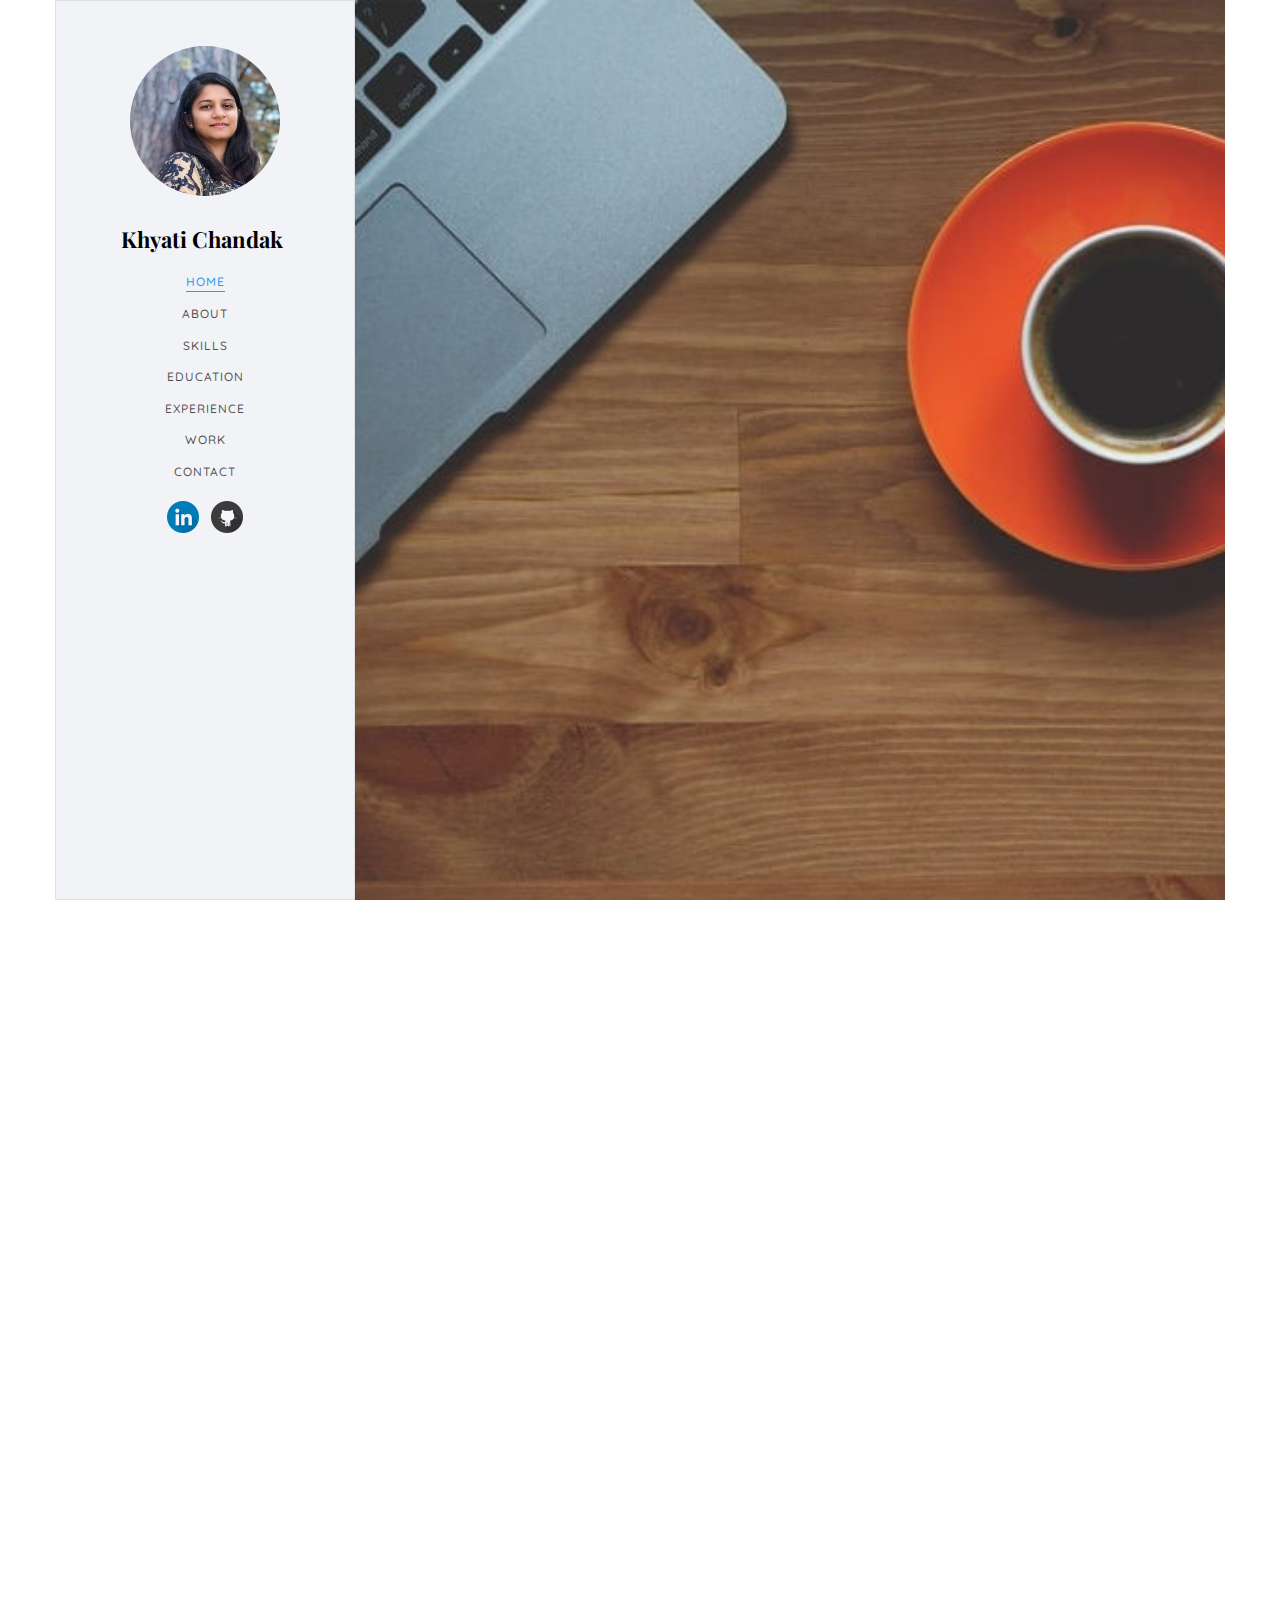
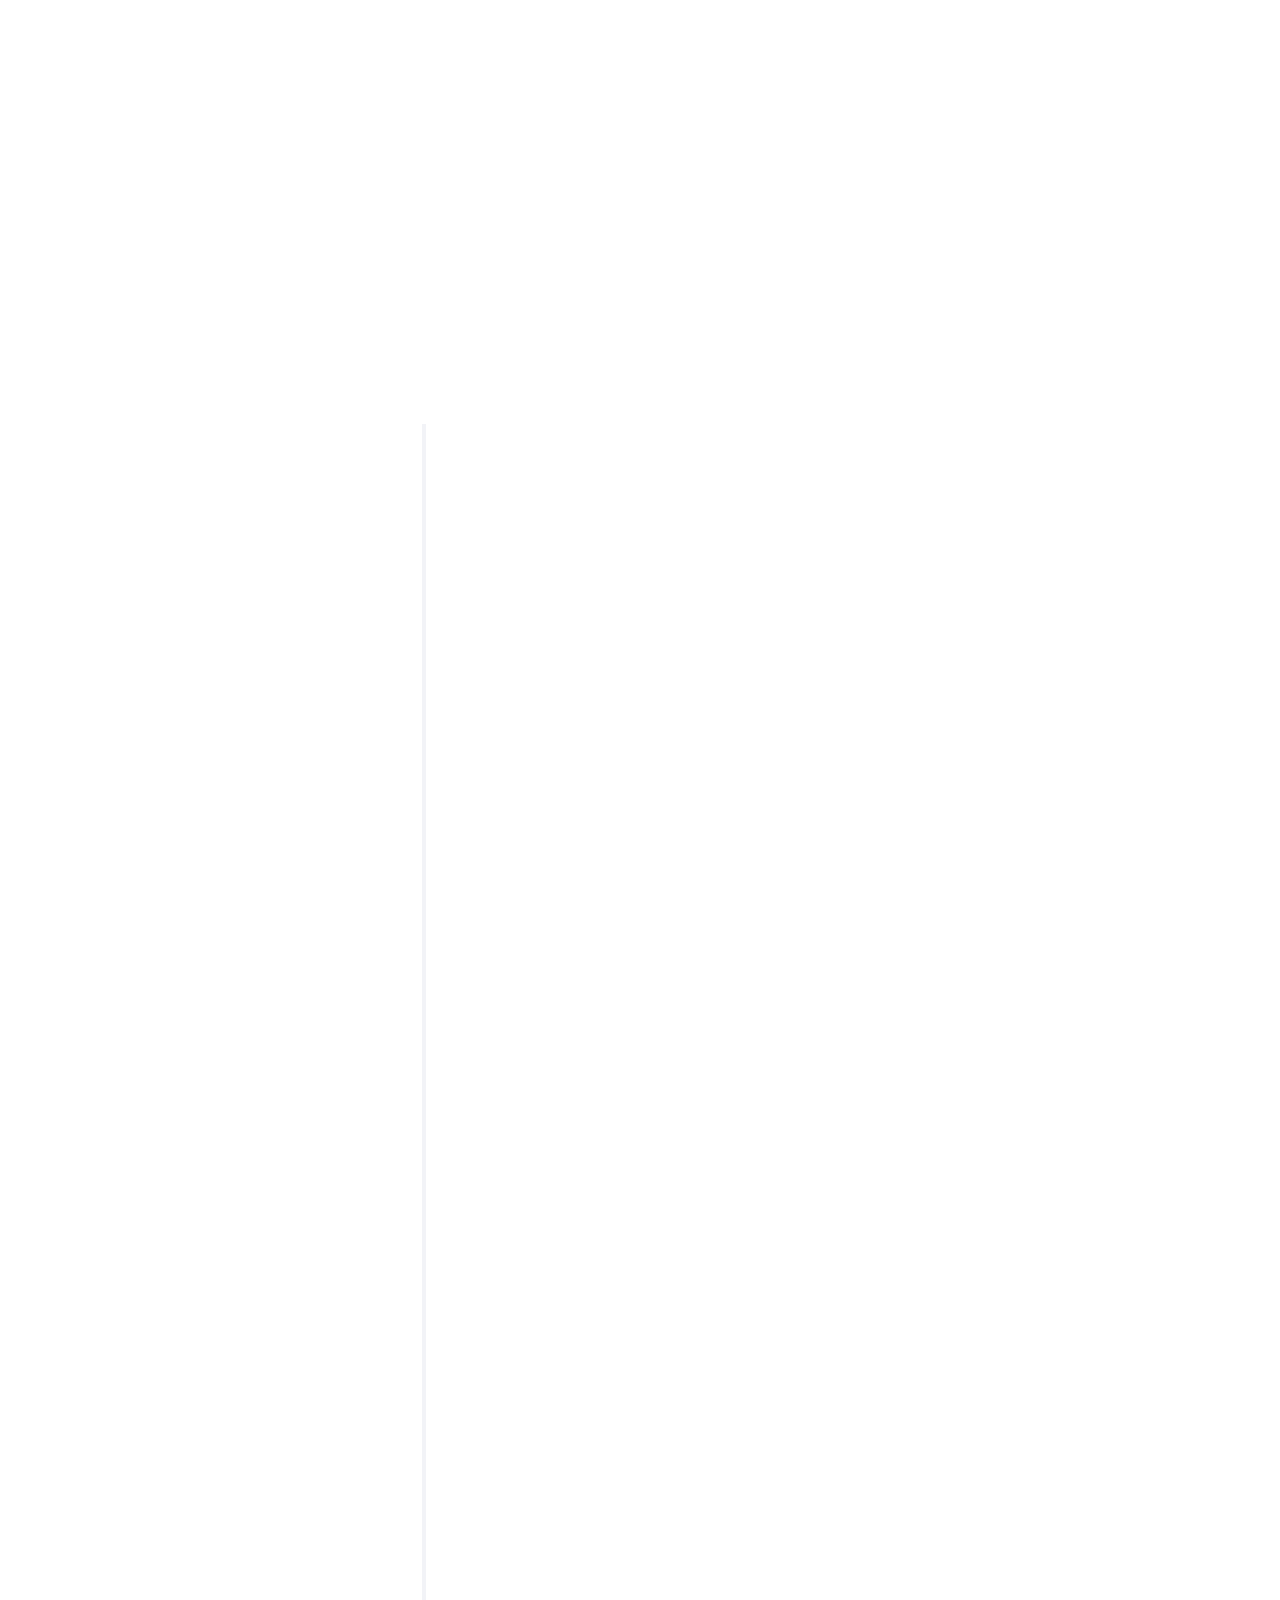
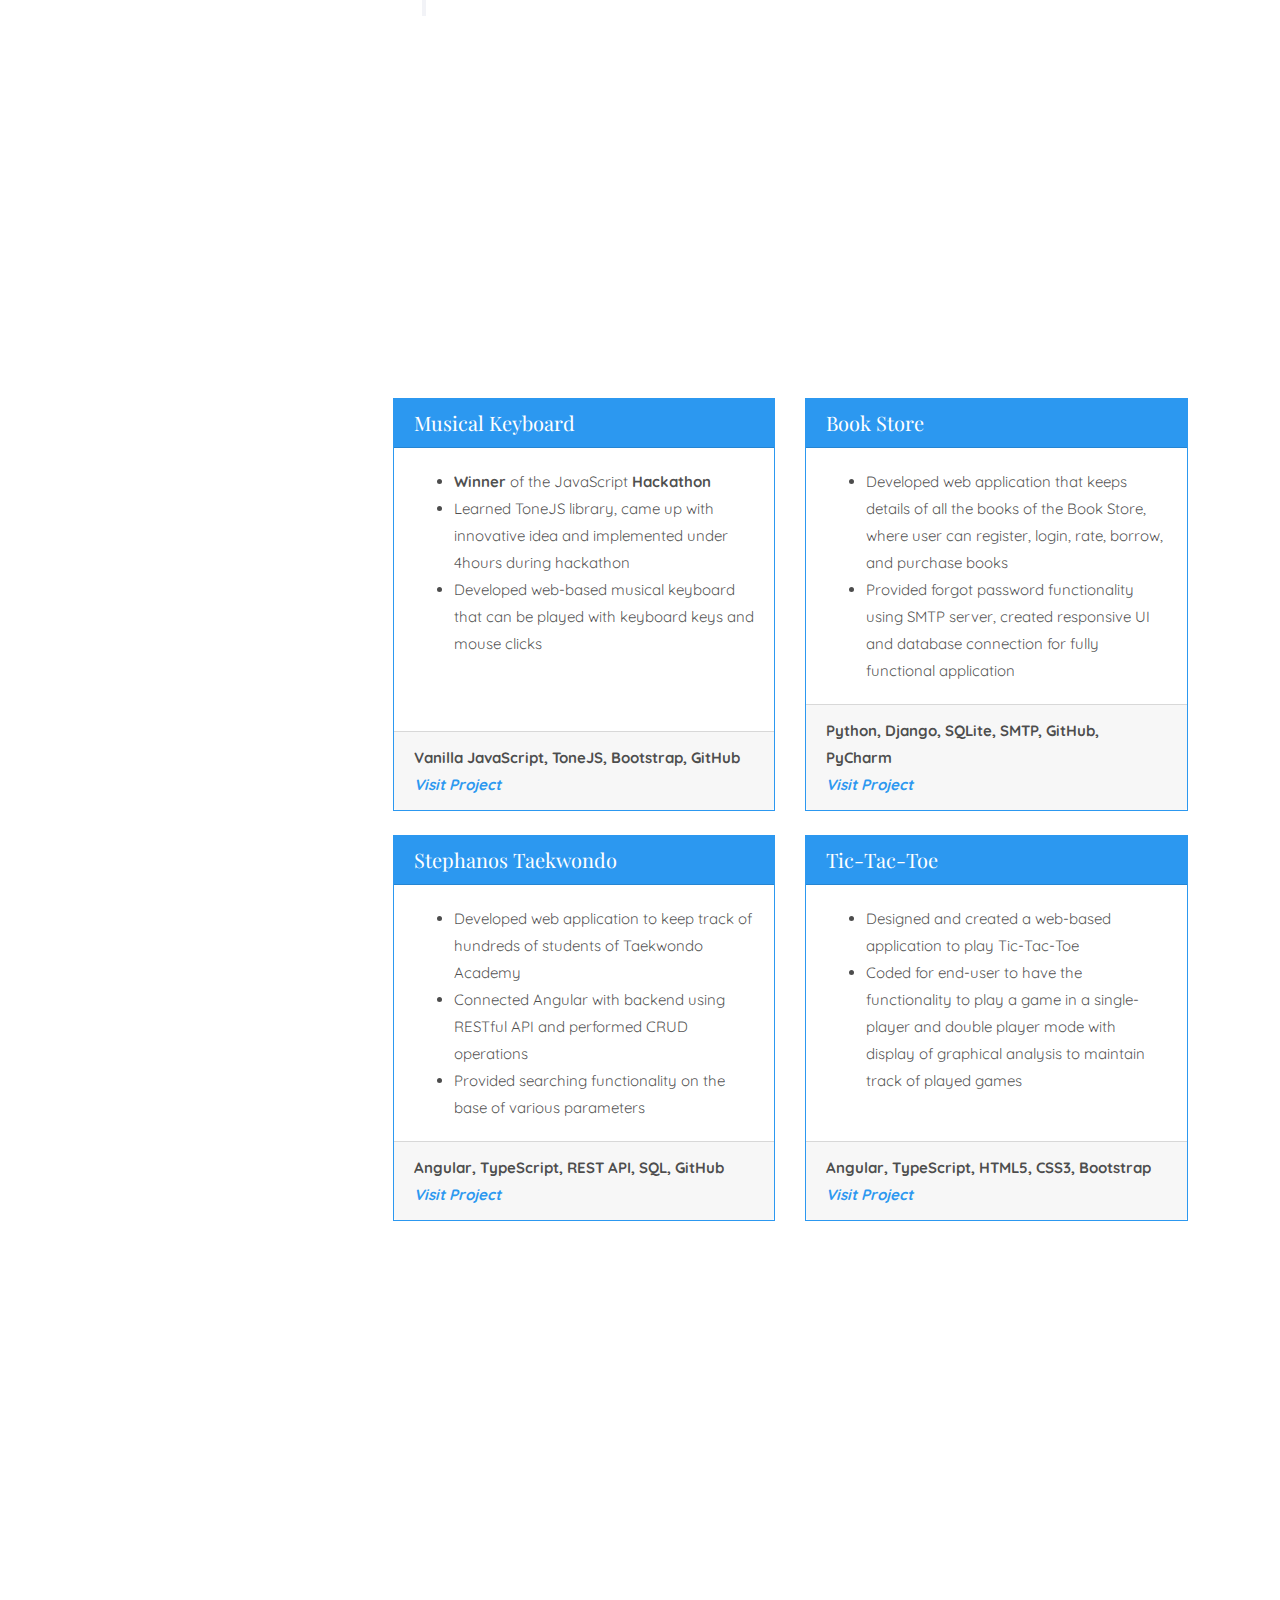
==== commit 67b2d014: "Project section color changes" ====
--- a/index.html
+++ b/index.html
@@ -1268,8 +1268,8 @@
             
               <div class="row">
                 <div class="card-deck mb-4">
-                  <div class="card border-info">
-                    <div class="card-header bg-info"><h5 class="card-title mb-0 text-white">Musical Keyboard</h5></div>
+                  <div class="card border-blue">
+                    <div class="card-header bg-blue"><h5 class="card-title mb-0 text-white">Musical Keyboard</h5></div>
                     <div class="card-body">
                       <ul class="card-text">
                         <li><strong>Winner</strong> of the JavaScript <strong>Hackathon</strong></li>
@@ -1283,8 +1283,8 @@
                     </div>
                   </div>
 
-                  <div class="card border-info">
-                    <div class="card-header bg-info"><h5 class="card-title mb-0 text-white">Book Store</h5></div>
+                  <div class="card border-blue">
+                    <div class="card-header bg-blue"><h5 class="card-title mb-0 text-white">Book Store</h5></div>
                     <div class="card-body">
                       <ul class="card-text">
                         <li>Developed web application that keeps details of all the books of the Book Store, where user can register, login, rate, borrow, and purchase books</li>
@@ -1300,8 +1300,8 @@
               </div>
               
               <div class="card-deck mb-4">
-                <div class="card border-info">
-                  <div class="card-header bg-info"><h5 class="card-title mb-0 text-white">Stephanos Taekwondo</h5></div>
+                <div class="card border-blue">
+                  <div class="card-header bg-blue"><h5 class="card-title mb-0 text-white">Stephanos Taekwondo</h5></div>
                   <div class="card-body">
                     <ul class="card-text">
                       <li>Developed web application to keep track of hundreds of students of Taekwondo Academy</li>
@@ -1314,8 +1314,8 @@
                     <a href="https://github.com/khyatichandak/StephanosTaekwondo" target="blank" class="font-italic">Visit Project</a>
                   </div>
                 </div>
-                <div class="card border-info">
-                  <div class="card-header bg-info"><h5 class="card-title mb-0 text-white">Tic-Tac-Toe</h5></div>
+                <div class="card border-blue">
+                  <div class="card-header bg-blue"><h5 class="card-title mb-0 text-white">Tic-Tac-Toe</h5></div>
                   <div class="card-body">
                     <ul class="card-text">
                       <li>Designed and created a web-based application to play Tic-Tac-Toe</li>
--- a/css/style.css
+++ b/css/style.css
@@ -2022,4 +2022,12 @@
 
 .card, .card-header { 
     border-radius: 0px !important;
+}
+
+.bg-blue{
+    background-color: #2c98f0;
+}
+
+.border-blue{
+    border-color: #2c98f0;
 }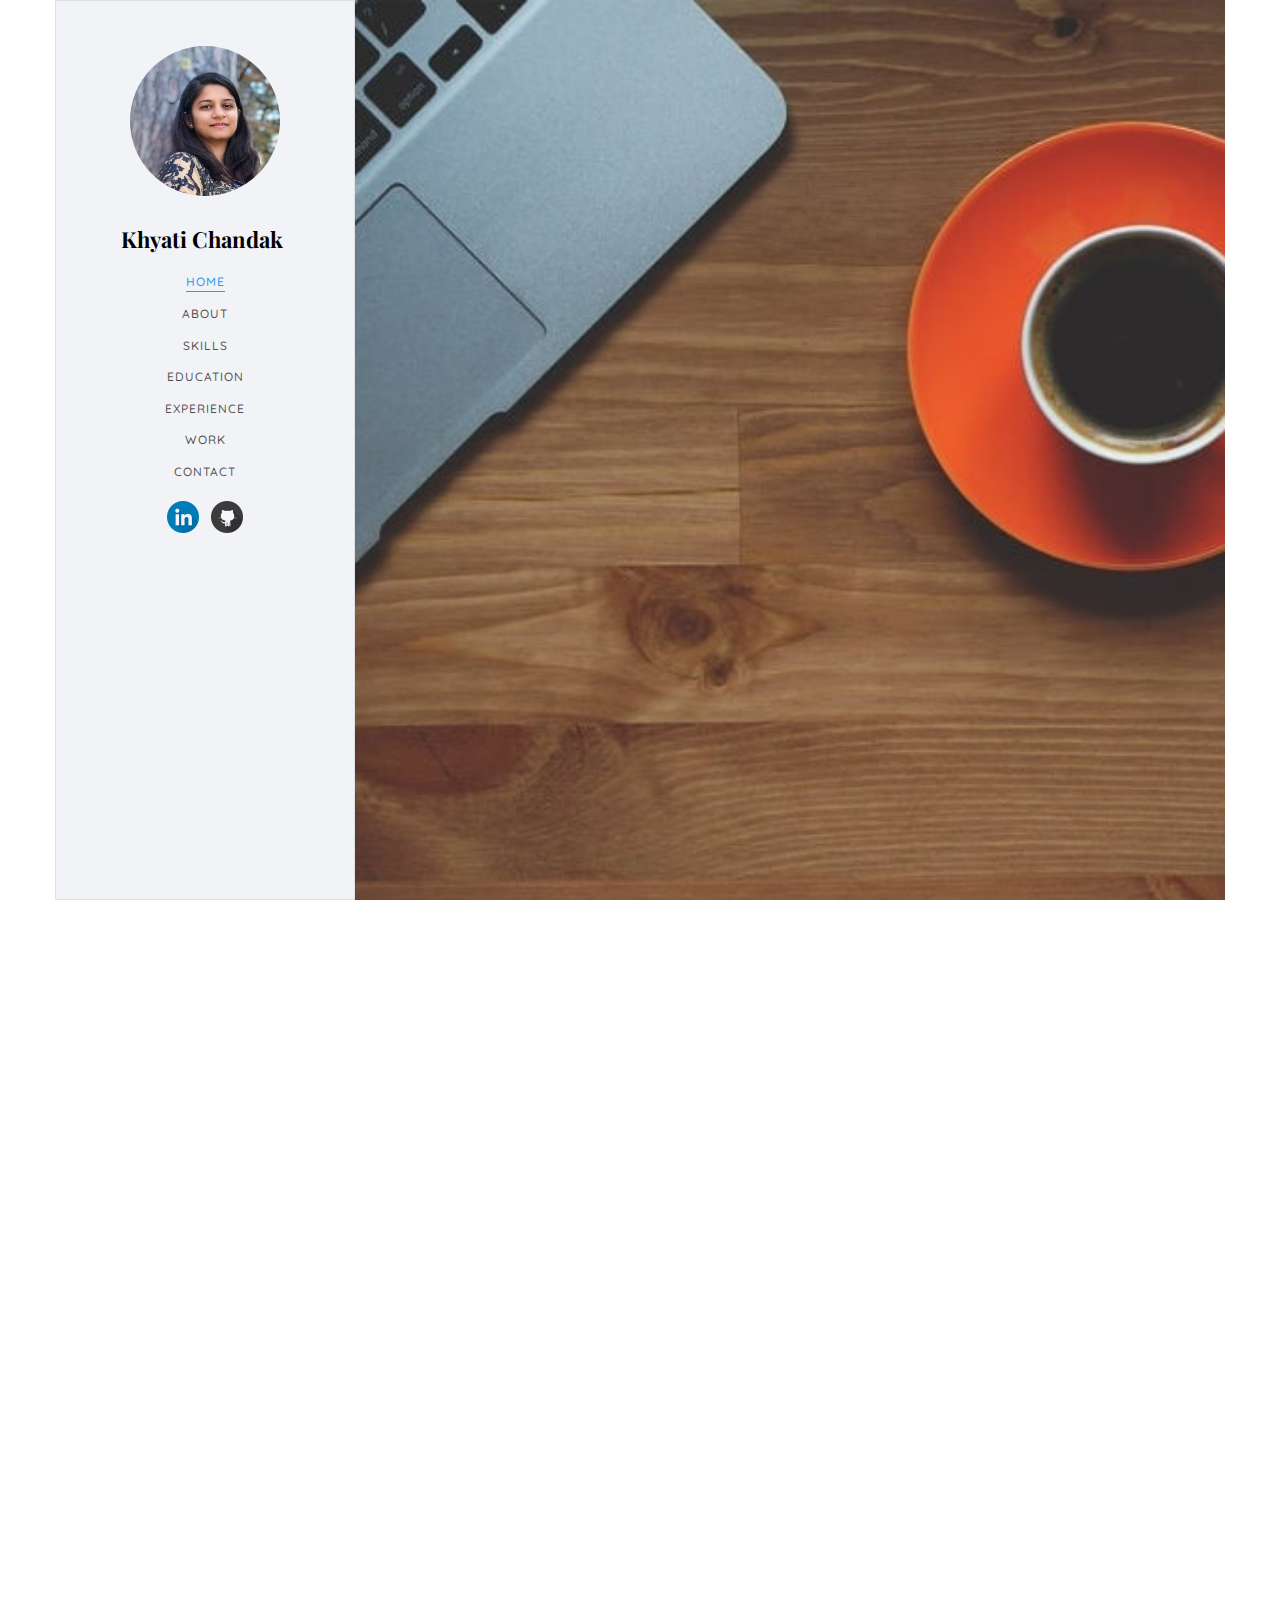
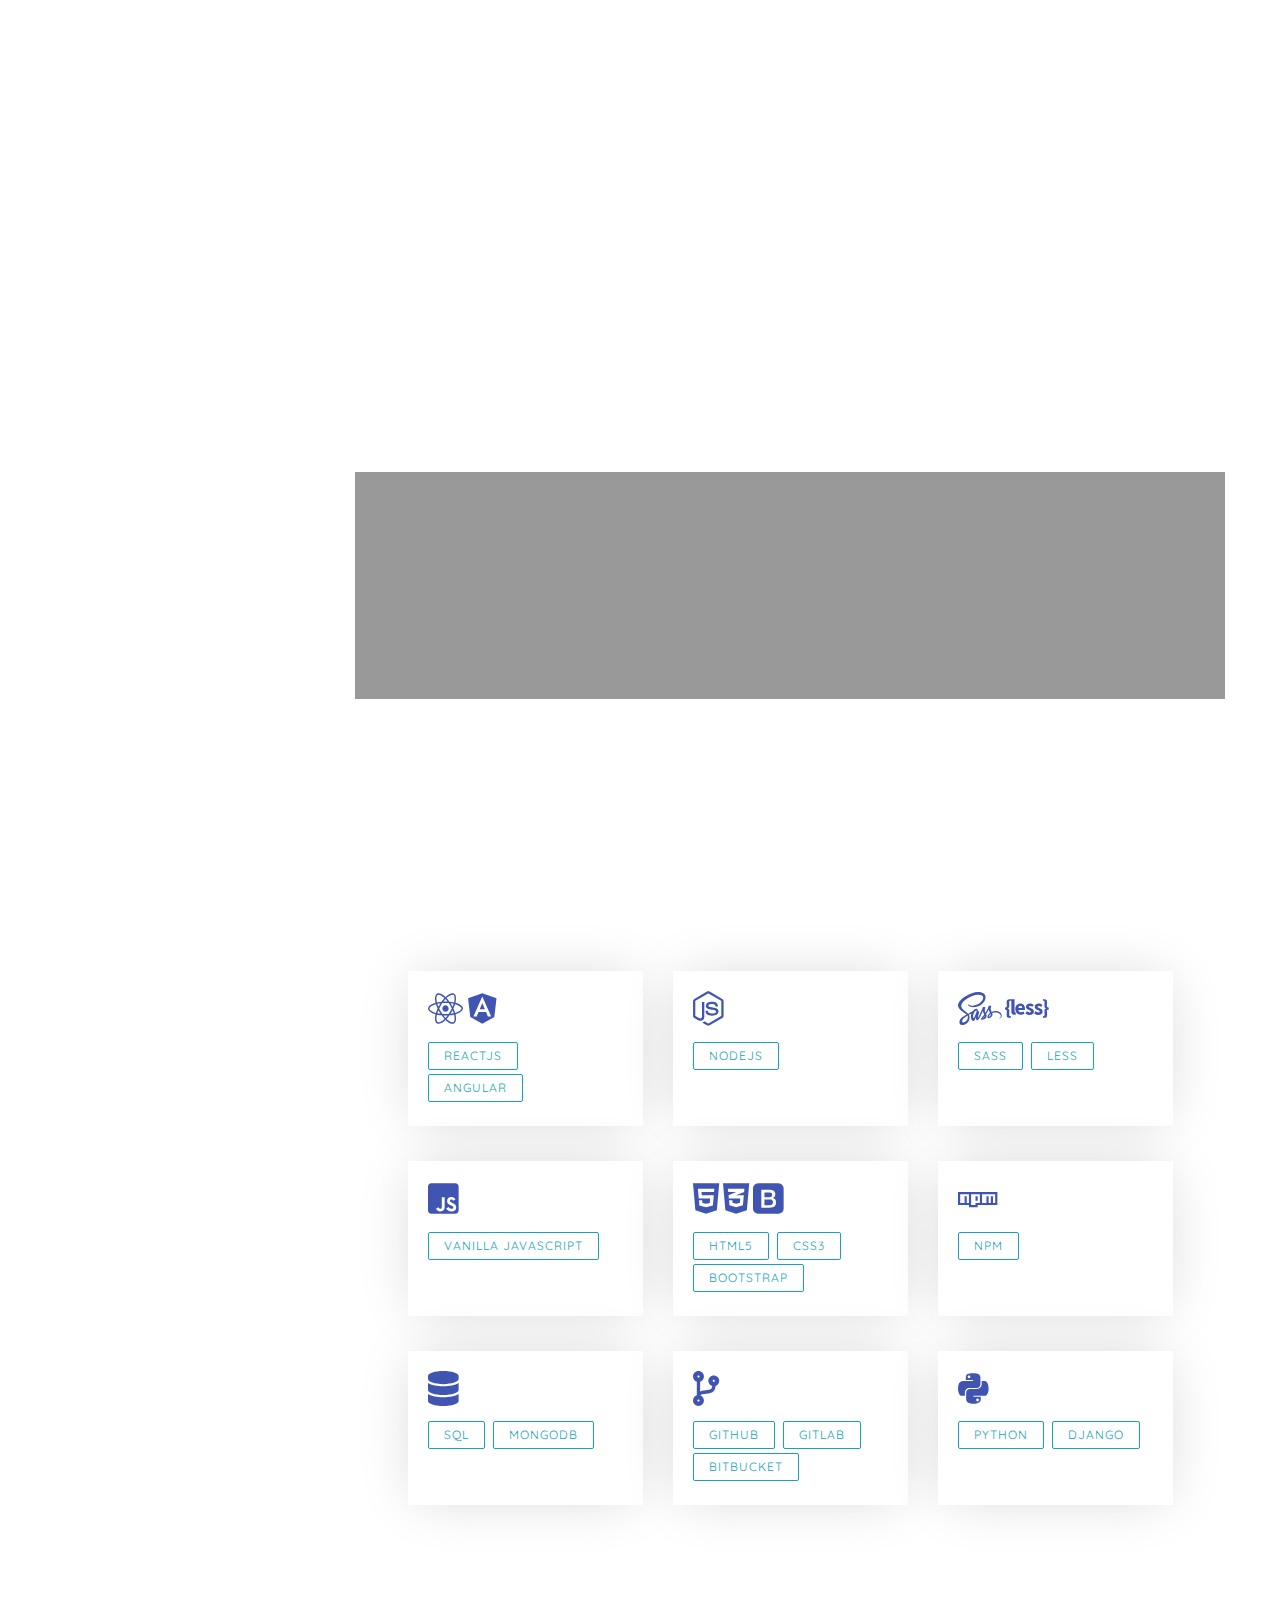
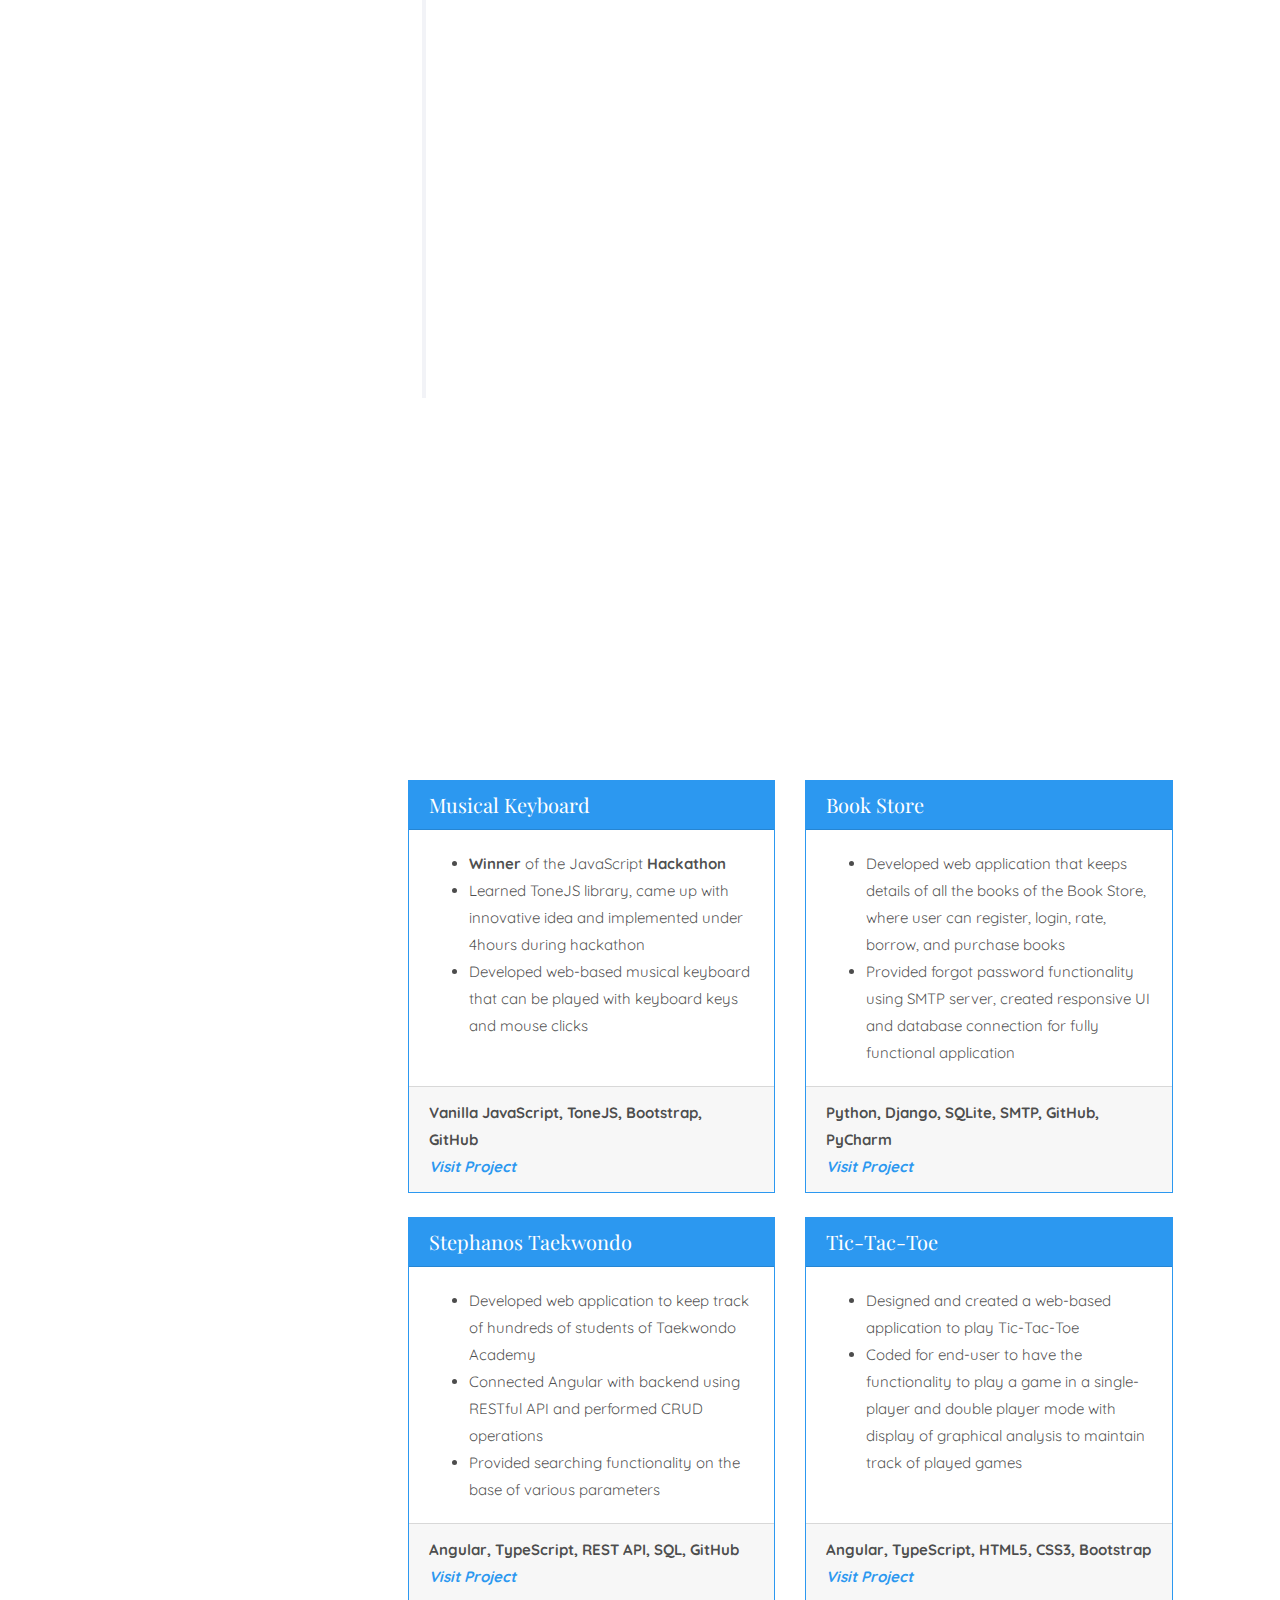
==== commit 22b24877: "Updated skills section" ====
--- a/index.html
+++ b/index.html
@@ -41,6 +41,7 @@
       rel="stylesheet"
     />
 
+    <link rel="stylesheet" href="css/all.css" />
     <!-- Animate.css -->
     <link rel="stylesheet" href="css/animate.min.css" />
     <!-- Icomoon Icon Fonts-->
@@ -57,6 +58,7 @@
     <!-- Theme style  -->
     <link rel="stylesheet" href="css/style.css" />
 
+    <script src="js/all.js"></script>
     <!-- Modernizr JS -->
     <script src="js/modernizr-2.6.2.min.js"></script>
     <!-- FOR IE9 below -->
@@ -129,11 +131,7 @@
           </nav>
 
           <div class="colorlib-footer">
-            <!-- <p><small>&copy; <!-- Link back to Colorlib can't be removed. Template is licensed under CC BY 3.0. -->
-            <!-- Copyright &copy;<script>document.write(new Date().getFullYear());</script> All rights reserved | This template is made with <i class="icon-heart" aria-hidden="true"></i> by <a href="https://colorlib.com" target="_blank">Colorlib</a> -->
-            <!-- Link back to Colorlib can't be removed. Template is licensed under CC BY 3.0. -->
-            <!-- </span> 
-				<span>Demo Images: <a href="https://unsplash.com/" target="_blank">Unsplash.com</a></span></small></p> -->
+            
             <ul>
               <li>
                 <a
@@ -142,15 +140,13 @@
                   ><img src="images/linkedin.png"
                 /></a>
               </li>
-              <!-- <li>
-                            <a href="#"><img src="images/website.png"></a>
-                        </li> -->
+              
               <li>
                 <a href="https://github.com/khyatichandak" target="_blank"
                   ><img src="images/github.png"
                 /></a>
               </li>
-              <!-- <li><a href="#"><i class="icon-instagram"></i></a></li> -->
+              
             </ul>
           </div>
         </aside>
@@ -169,36 +165,14 @@
                         <div class="slider-text-inner js-fullheight">
                           <div class="desc">
                             <h1>Hi! <br />I'm Khyati</h1>
-                            <!-- <h2>
-														100% html5 bootstrap templates Made by <a
-															href="https://colorlib.com/" target="_blank">colorlib.com</a>
-													</h2> -->
-                            <!-- <p>
-                                                        <a class="btn btn-primary btn-learn" href="resume/KhyatiChandakResume.pdf" target="_blank">Download CV <i
-																class="icon-download4"></i></a>
-                                                    </p> -->
+                           
                           </div>
                         </div>
                       </div>
                     </div>
                   </div>
                 </li>
-                <!-- 			   	<li style="background-image: url(images/img_bg_2.jpg);">
-				   		<div class="overlay"></div>
-				   		<div class="container-fluid">
-				   			<div class="row">
-					   			<div class="col-md-6 col-md-offset-3 col-md-pull-3 col-sm-12 col-xs-12 js-fullheight slider-text">
-					   				<div class="slider-text-inner">
-					   					<div class="desc">
-						   					<h1>I am <br>a Designer</h1>
-												<h2>100% html5 bootstrap templates Made by <a href="https://colorlib.com/" target="_blank">colorlib.com</a></h2>
-												<p><a class="btn btn-primary btn-learn">View Portfolio <i class="icon-briefcase3"></i></a></p>
-											</div>
-					   				</div>
-					   			</div>
-					   		</div>
-				   		</div>
-				   	</li>-->
+         
               </ul>
             </div>
           </section>
@@ -245,32 +219,32 @@
                       </div>
                     </div>
                   </div>
-                  <!-- <div class="row">
-									<div class="col-md-3 animate-box" data-animate-effect="fadeInLeft">
+                  <div class="row">
+									<div class="col-md-4 animate-box" data-animate-effect="fadeInLeft">
 										<div class="services color-1">
-											<span class="icon2"><i class="icon-bulb"></i></span>
-											<h3>Graphic Design</h3>
+											<span class="icon2"><i class="fa fa-code"></i></span>
+											<h3>Front End Development</h3>
 										</div>
 									</div>
-									<div class="col-md-3 animate-box" data-animate-effect="fadeInRight">
-										<div class="services color-2">
-											<span class="icon2"><i class="icon-globe-outline"></i></span>
-											<h3>Web Design</h3>
+									<div class="col-md-4 animate-box" data-animate-effect="fadeInRight">
+										<div class="services color-1">
+											<span class="icon2"><i class="fa fa-server"></i></span>
+											<h3>Back End Development</h3>
 										</div>
 									</div>
-									<div class="col-md-3 animate-box" data-animate-effect="fadeInTop">
-										<div class="services color-3">
-											<span class="icon2"><i class="icon-data"></i></span>
-											<h3>Software</h3>
+									<div class="col-md-4 animate-box" data-animate-effect="fadeInTop">
+										<div class="services color-1">
+											<span class="icon2"><i class="fa fa-database"></i></span>
+											<h3>Database</h3>
 										</div>
 									</div>
-									<div class="col-md-3 animate-box" data-animate-effect="fadeInBottom">
+									<!-- <div class="col-md-3 animate-box" data-animate-effect="fadeInBottom">
 										<div class="services color-4">
 											<span class="icon2"><i class="icon-phone3"></i></span>
 											<h3>Application</h3>
 										</div>
-									</div>
-								</div> -->
+									</div> -->
+								</div>
                   <div class="row">
                     <div
                       class="col-md-12 animate-box"
@@ -453,16 +427,12 @@
                   <h2 class="colorlib-heading animate-box">My Skills</h2>
                 </div>
               </div>
-              <div class="row">
+              <!-- <div class="row">
                 <div
                   class="col-md-12 animate-box"
                   data-animate-effect="fadeInLeft"
                 >
-                  <!-- <p>The Big Oxmox advised her not to do so, because there
-									were thousands of bad Commas, wild Question Marks and devious
-									Semikoli, but the Little Blind Text didn’t listen. She packed
-									her seven versalia, put her initial into the belt and made
-									herself on the way.</p> -->
+                
                 </div>
                 <div
                   class="col-md-6 animate-box"
@@ -479,7 +449,6 @@
                         aria-valuemax="100"
                         style="width: 85%;"
                       >
-                        <!-- <span>85%</span> -->
                       </div>
                     </div>
                   </div>
@@ -499,7 +468,6 @@
                         aria-valuemax="100"
                         style="width: 80%;"
                       >
-                        <!-- <span>80%</span> -->
                       </div>
                     </div>
                   </div>
@@ -519,7 +487,6 @@
                         aria-valuemax="100"
                         style="width: 80%;"
                       >
-                        <!-- <span>80%</span> -->
                       </div>
                     </div>
                   </div>
@@ -539,7 +506,6 @@
                         aria-valuemax="100"
                         style="width: 75%;"
                       >
-                        <!-- <span>75%</span> -->
                       </div>
                     </div>
                   </div>
@@ -559,7 +525,6 @@
                         aria-valuemax="100"
                         style="width: 75%;"
                       >
-                        <!-- <span>75%</span> -->
                       </div>
                     </div>
                   </div>
@@ -579,7 +544,6 @@
                         aria-valuemax="100"
                         style="width: 65%;"
                       >
-                        <!-- <span>65%</span> -->
                       </div>
                     </div>
                   </div>
@@ -599,7 +563,6 @@
                         aria-valuemax="100"
                         style="width: 72%;"
                       >
-                        <!-- <span>72%</span> -->
                       </div>
                     </div>
                   </div>
@@ -619,7 +582,6 @@
                         aria-valuemax="100"
                         style="width: 80%;"
                       >
-                        <!-- <span>80%</span> -->
                       </div>
                     </div>
                   </div>
@@ -639,7 +601,6 @@
                         aria-valuemax="100"
                         style="width: 85%;"
                       >
-                        <!-- <span>85%</span> -->
                       </div>
                     </div>
                   </div>
@@ -659,7 +620,6 @@
                         aria-valuemax="100"
                         style="width: 90%;"
                       >
-                        <!-- <span>75%</span> -->
                       </div>
                     </div>
                   </div>
@@ -679,7 +639,6 @@
                         aria-valuemax="100"
                         style="width: 85%;"
                       >
-                        <!-- <span>85%</span> -->
                       </div>
                     </div>
                   </div>
@@ -699,7 +658,6 @@
                         aria-valuemax="100"
                         style="width: 70%;"
                       >
-                        <!-- <span>85%</span> -->
                       </div>
                     </div>
                   </div>
@@ -719,7 +677,6 @@
                         aria-valuemax="100"
                         style="width: 78%;"
                       >
-                        <!-- <span>78%</span> -->
                       </div>
                     </div>
                   </div>
@@ -739,7 +696,6 @@
                         aria-valuemax="100"
                         style="width: 75%;"
                       >
-                        <!-- <span>75%</span> -->
                       </div>
                     </div>
                   </div>
@@ -759,7 +715,6 @@
                         aria-valuemax="100"
                         style="width: 85%;"
                       >
-                        <!-- <span>75%</span> -->
                       </div>
                     </div>
                   </div>
@@ -779,7 +734,6 @@
                         aria-valuemax="100"
                         style="width: 65%;"
                       >
-                        <!-- <span>75%</span> -->
                       </div>
                     </div>
                   </div>
@@ -799,7 +753,6 @@
                         aria-valuemax="100"
                         style="width: 68%;"
                       >
-                        <!-- <span>68%</span> -->
                       </div>
                     </div>
                   </div>
@@ -819,7 +772,6 @@
                         aria-valuemax="100"
                         style="width: 60%;"
                       >
-                        <!-- <span>60%</span> -->
                       </div>
                     </div>
                   </div>
@@ -839,7 +791,6 @@
                         aria-valuemax="100"
                         style="width: 50%;"
                       >
-                        <!-- <span>50%</span> -->
                       </div>
                     </div>
                   </div>
@@ -860,7 +811,6 @@
                         aria-valuemax="100"
                         style="width: 70%;"
                       >
-                        <!-- <span>75%</span> -->
                       </div>
                     </div>
                   </div>
@@ -881,7 +831,6 @@
                         aria-valuemax="100"
                         style="width: 60%;"
                       >
-                        <!-- <span>75%</span> -->
                       </div>
                     </div>
                   </div>
@@ -901,7 +850,6 @@
                         aria-valuemax="100"
                         style="width: 90%;"
                       >
-                        <!-- <span>75%</span> -->
                       </div>
                     </div>
                   </div>
@@ -921,7 +869,6 @@
                         aria-valuemax="100"
                         style="width: 68%;"
                       >
-                        <!-- <span>75%</span> -->
                       </div>
                     </div>
                   </div>
@@ -941,13 +888,128 @@
                         aria-valuemax="100"
                         style="width: 85%;"
                       >
-                        <!-- <span>85%</span> -->
-                      </div>
-                    </div>
+                      </div>
+                    </div>
+                  </div>
+                </div>
+              </div> -->
+              <div class="card-deck">
+                <div class="card">
+                  <div class="card-body">
+                    
+                    <div class="card-title">
+                      <i class="fab fa-react"></i>
+                      <i class="fab fa-angular"></i>
+                    </div>
+                    <p class="card-text">
+                      <button type="button" class="btn btn-outline-info btn-sm">ReactJS</button>
+                      <button type="button" class="btn btn-outline-info btn-sm">Angular</button>
+                    </p>
+                  </div>
+                </div>
+                <div class="card">
+                  <div class="card-body">
+                    <div class="card-title">
+                      <i class="fab fa-node-js"></i>
+                    </div>
+                    <p class="card-text">
+                      <button type="button" class="btn btn-outline-info btn-sm">NodeJS</button>
+                    </p>
+                    
+                  </div>
+                </div>
+                <div class="card">
+                  <div class="card-body">
+                    <div class="card-title">
+                      <i class="fab fa-sass"></i>
+                      <i class="fab fa-less"></i>
+                    </div>
+                    <p class="card-text">
+                      <button type="button" class="btn btn-outline-info btn-sm">SASS</button>
+                      <button type="button" class="btn btn-outline-info btn-sm">LESS</button>
+                    </p>
+                    
+                  </div>
+                </div>
+              </div>
+              <div class="card-deck">
+                <div class="card">
+                  <div class="card-body">
+                    <div class="card-title">
+                      <i class="fab fa-js-square"></i>
+                    </div>
+                    <p class="card-text">
+                      <button type="button" class="btn btn-outline-info btn-sm">Vanilla JavaScript</button>
+                    </p>
+                   
+                  </div>
+                </div>
+                <div class="card">
+                  <div class="card-body">
+                    <div class="card-title">
+                      <i class="fab fa-html5"></i>
+                      <i class="fab fa-css3-alt"></i>
+                      <i class="fab fa-bootstrap"></i>
+                    </div>
+                    <p class="card-text">
+                      <button type="button" class="btn btn-outline-info btn-sm">HTML5</button>
+                      <button type="button" class="btn btn-outline-info btn-sm">CSS3</button>
+                      <button type="button" class="btn btn-outline-info btn-sm">Bootstrap</button>
+                    </p>
+                    
+                  </div>
+                </div>
+                <div class="card">
+                  <div class="card-body">
+                    <div class="card-title">
+                      <i class="fab fa-npm"></i>
+                    </div>
+                    <p class="card-text">
+                      <button type="button" class="btn btn-outline-info btn-sm">npm</button>
+                    </p>
+                    
+                  </div>
+                </div>
+              </div>
+              <div class="card-deck">
+                <div class="card">
+                  <div class="card-body">
+                    <div class="card-title">
+                      <i class="fa fa-database"></i>
+                    </div>
+                    <p class="card-text">
+                      <button type="button" class="btn btn-outline-info btn-sm">SQL</button>
+                      <button type="button" class="btn btn-outline-info btn-sm">MongoDB</button>
+                    </p>
+                  </div>
+                </div>
+                <div class="card">
+                  <div class="card-body">
+                    <div class="card-title">
+                      <i class="fa fa-code-branch"></i>
+                    </div>
+                    <p class="card-text">
+                      <button type="button" class="btn btn-outline-info btn-sm">GitHub</button>
+                      <button type="button" class="btn btn-outline-info btn-sm">GitLab</button>
+                      <button type="button" class="btn btn-outline-info btn-sm">Bitbucket</button>
+                    </p>
+      
+                  </div>
+                </div>
+                <div class="card">
+                  <div class="card-body">
+                    <div class="card-title">
+                      <i class="fab fa-python"></i>
+                    </div>
+                    <p class="card-text">
+                      <button type="button" class="btn btn-outline-info btn-sm">Python</button>
+                      <button type="button" class="btn btn-outline-info btn-sm">Django</button>
+                    </p>
                   </div>
                 </div>
               </div>
             </div>
+            
           </section>
 
           <section class="colorlib-education" data-section="education">
@@ -1266,7 +1328,6 @@
                 </div>
               </div>
             
-              <div class="row">
                 <div class="card-deck mb-4">
                   <div class="card border-blue">
                     <div class="card-header bg-blue"><h5 class="card-title mb-0 text-white">Musical Keyboard</h5></div>
@@ -1328,7 +1389,6 @@
                   </div>
                 </div>
               </div>
-            </div>
           </section>
 
           <!-- <section class="colorlib-blog" data-section="blog">
--- a/css/style.css
+++ b/css/style.css
@@ -113,6 +113,7 @@
     -webkit-transition: 0.5s;
     -o-transition: 0.5s;
     transition: 0.5s;
+    height: 100vh;
 }
 
 @media screen and (max-width: 768px) {
@@ -2030,4 +2031,19 @@
 
 .border-blue{
     border-color: #2c98f0;
+}
+
+.svg-inline--fa{
+    font-size: 35px;
+    color: #2c98f0;
+}
+
+.card-body .svg-inline--fa{
+    color:#4054b2;
+}
+
+.colorlib-skills .card{
+    border: none;
+    box-shadow: 0px 0px 56px -8px rgba(0, 0, 0, 0.17);
+    margin-bottom: 35px;
 }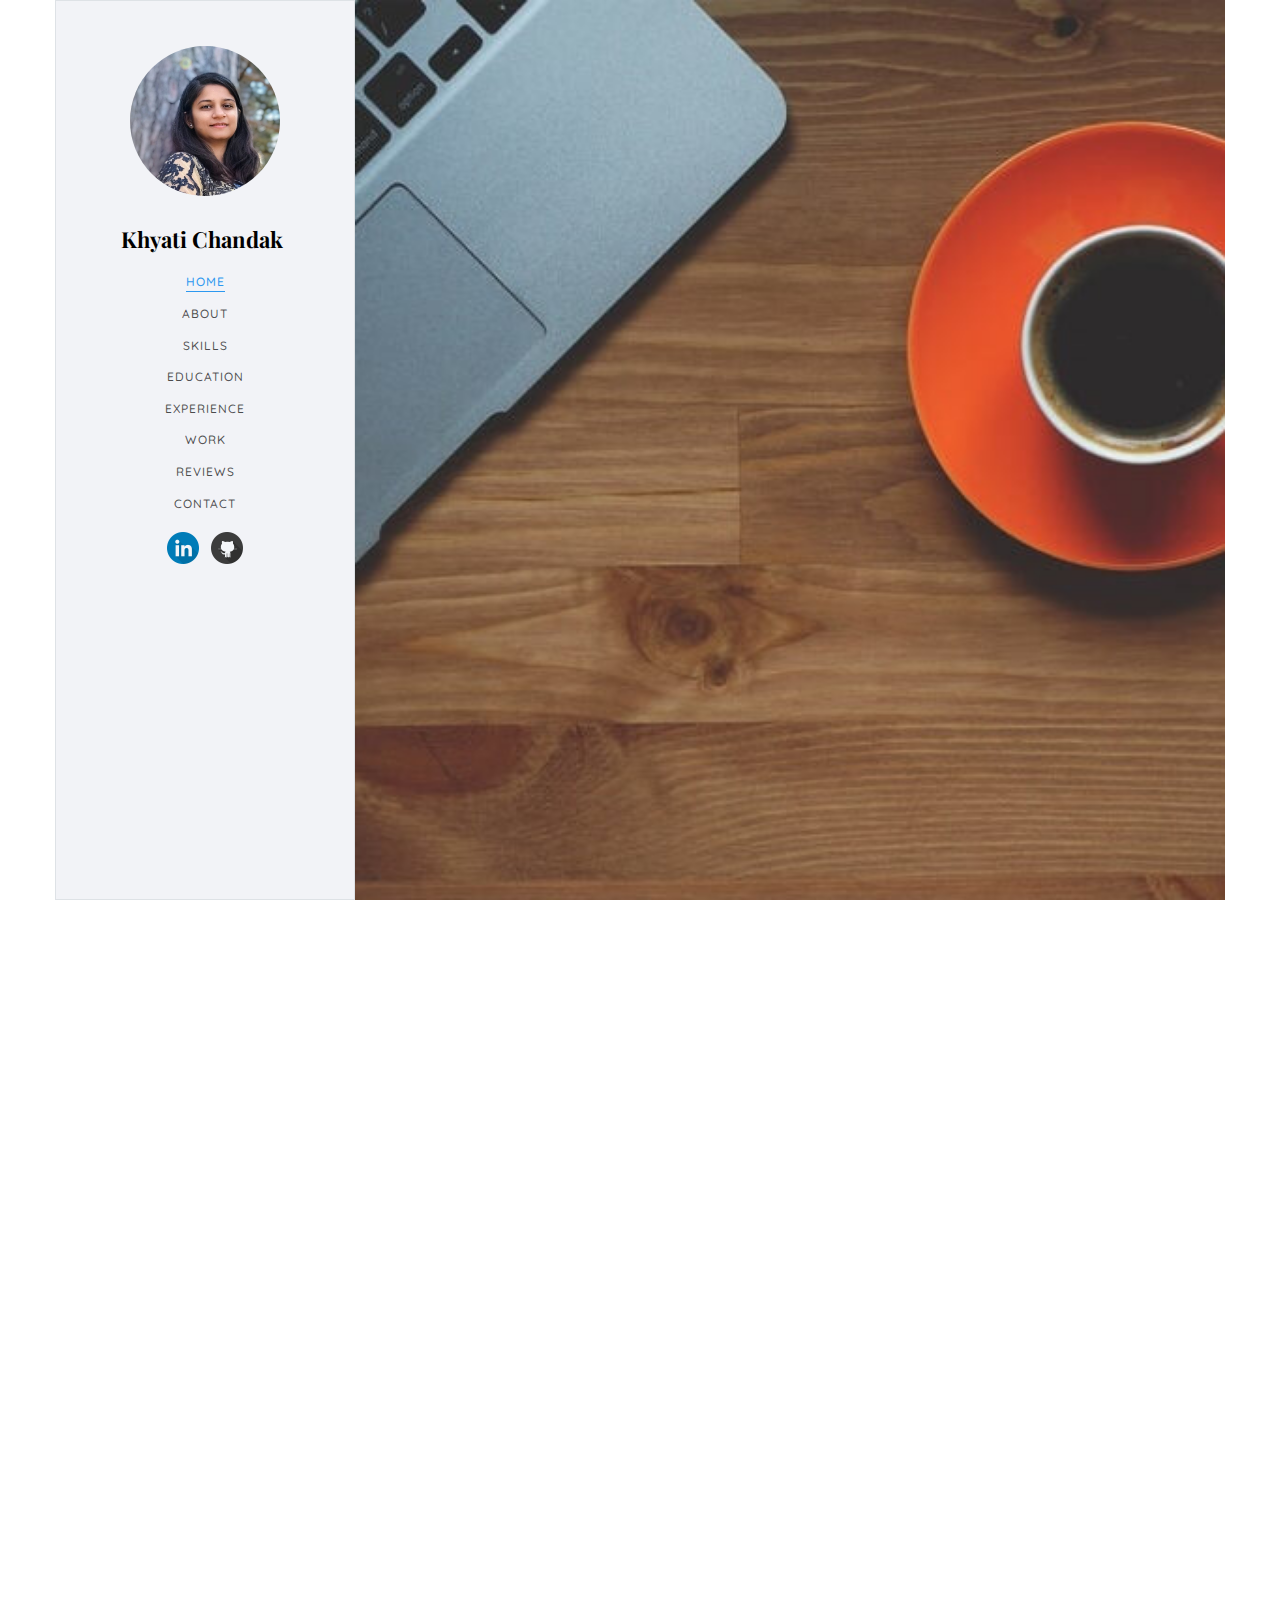
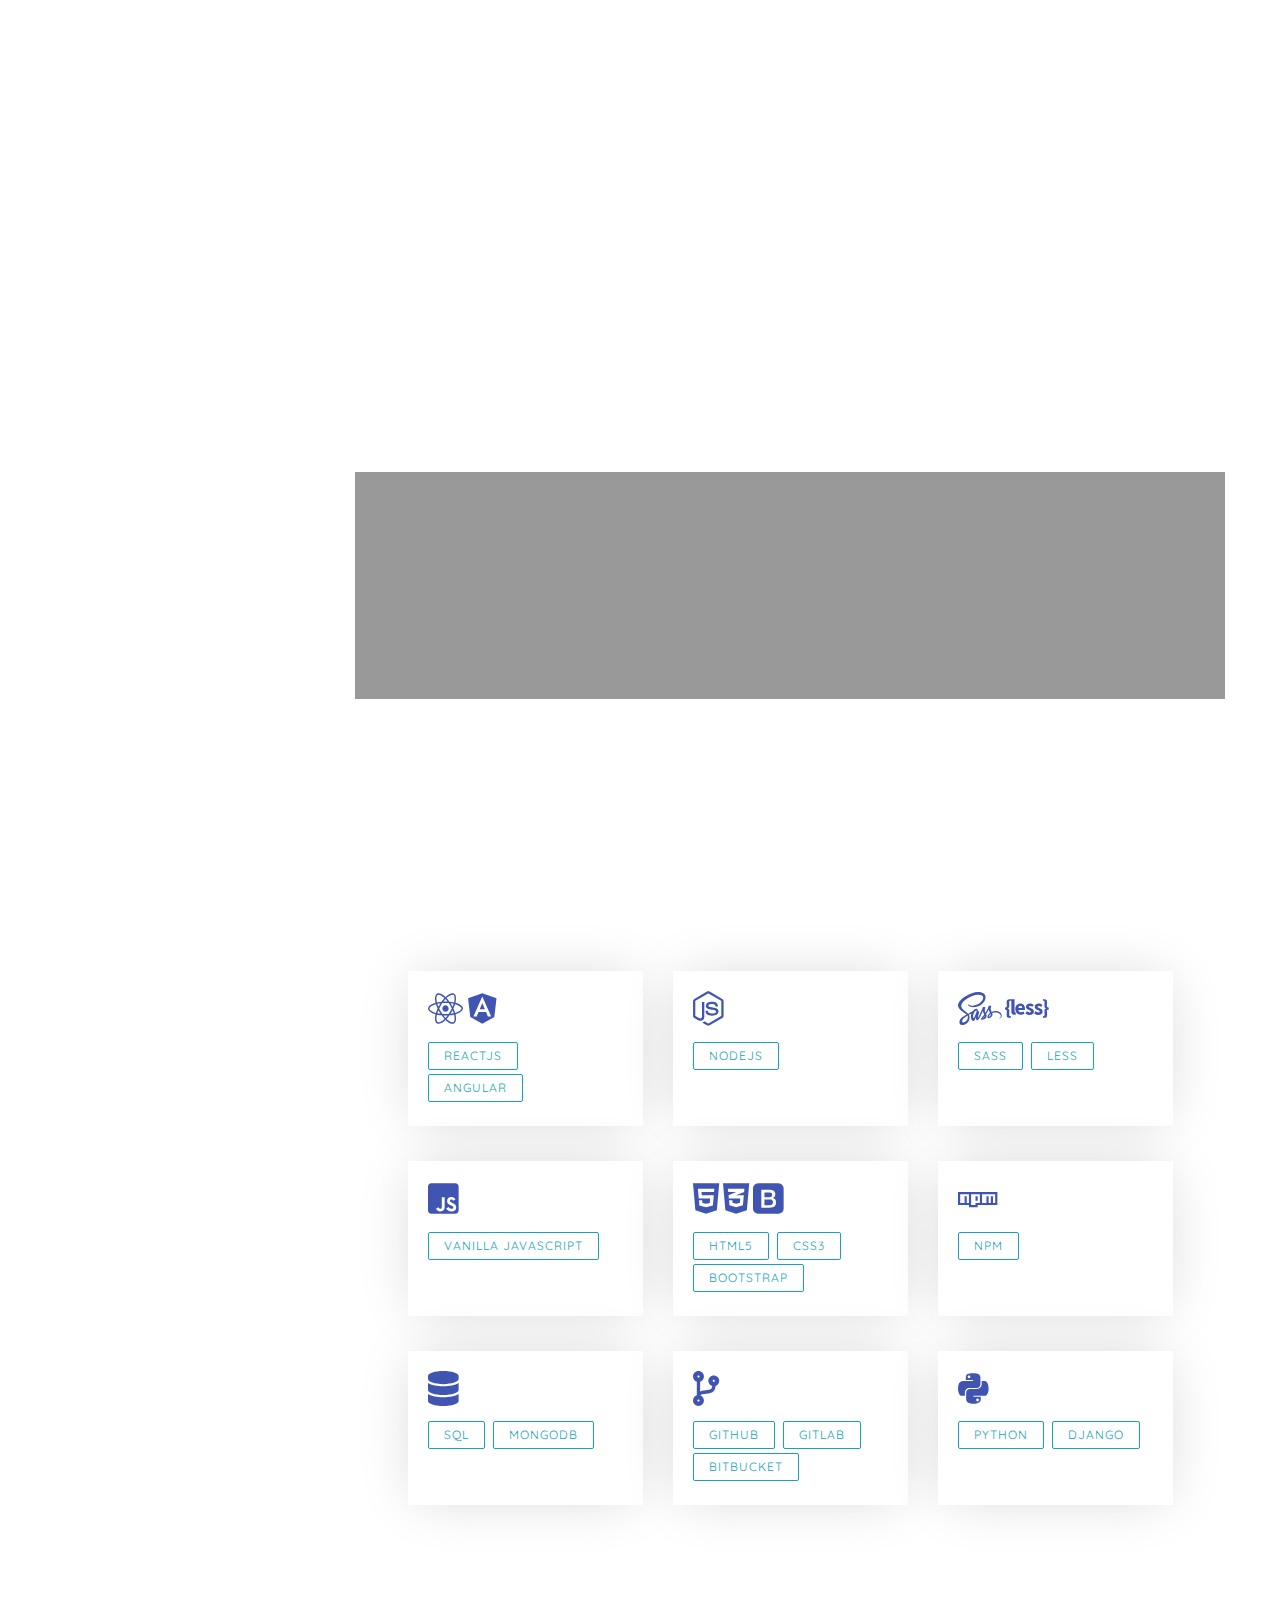
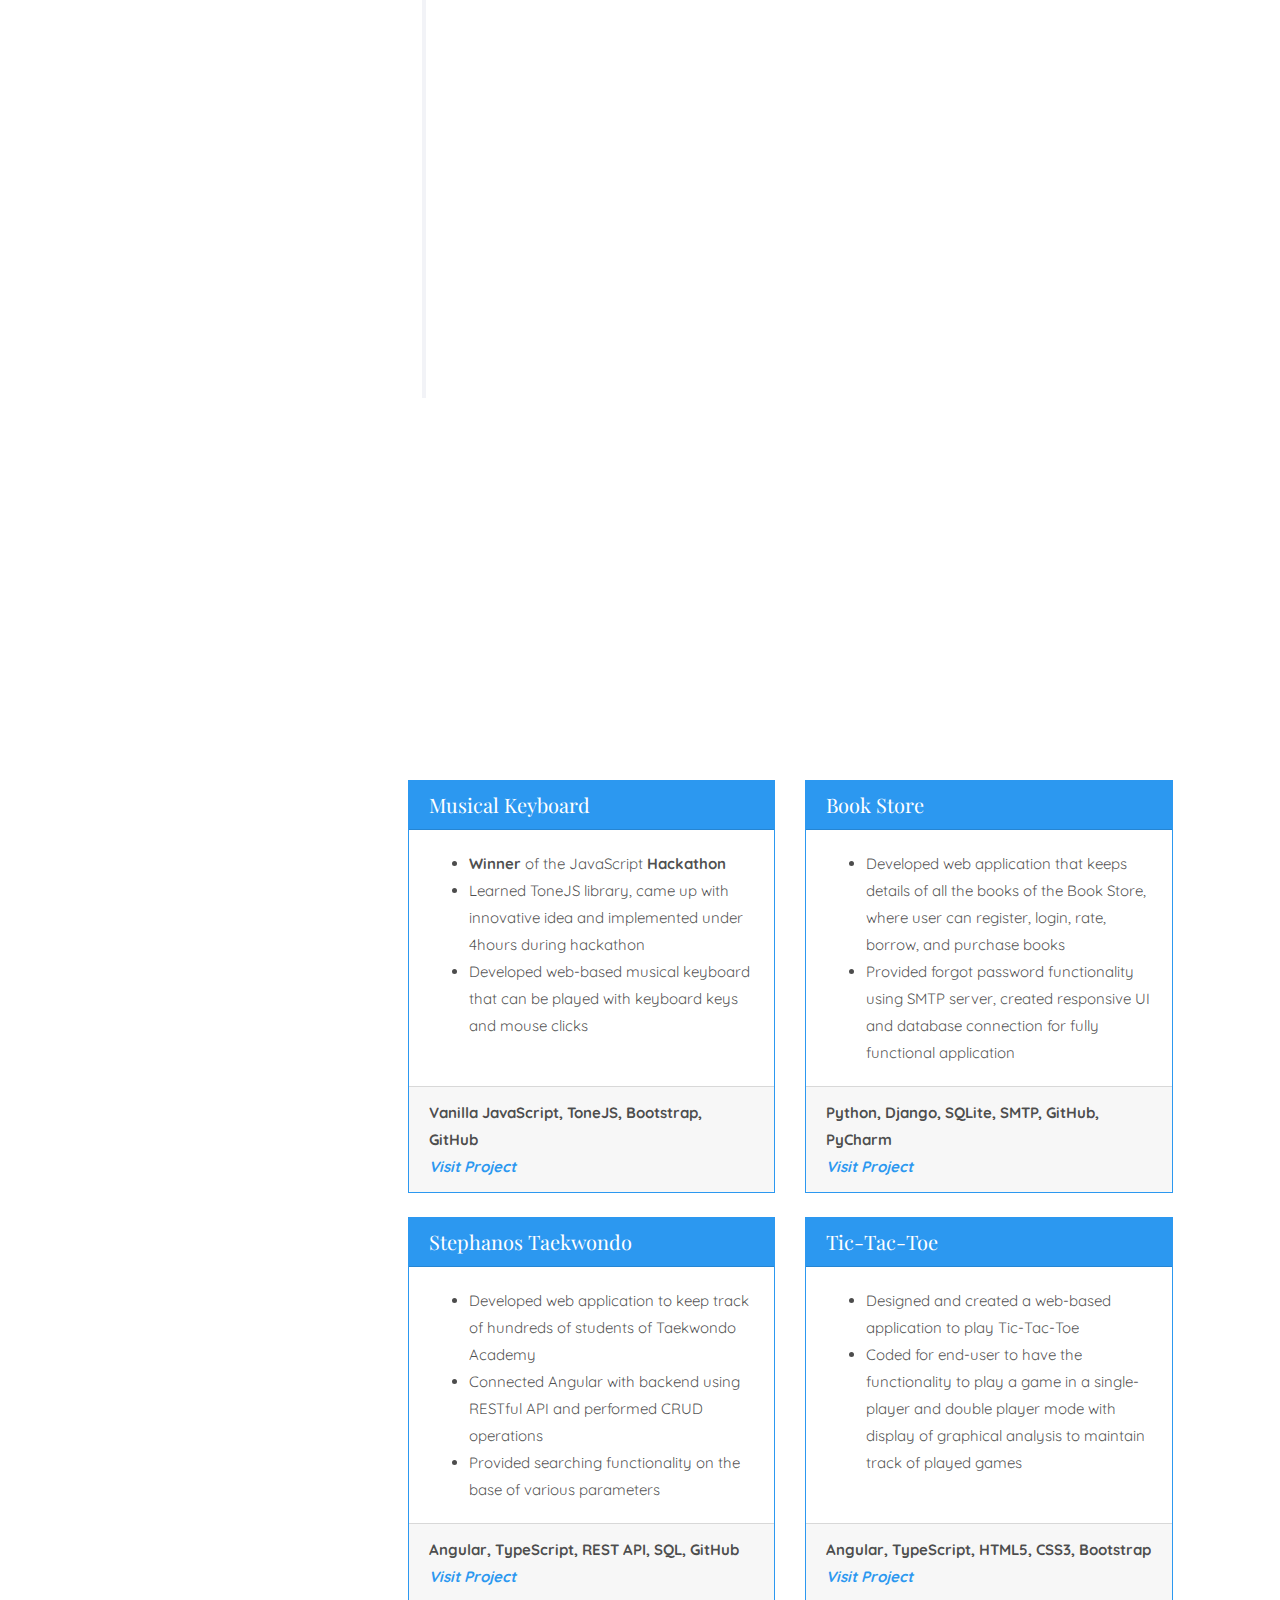
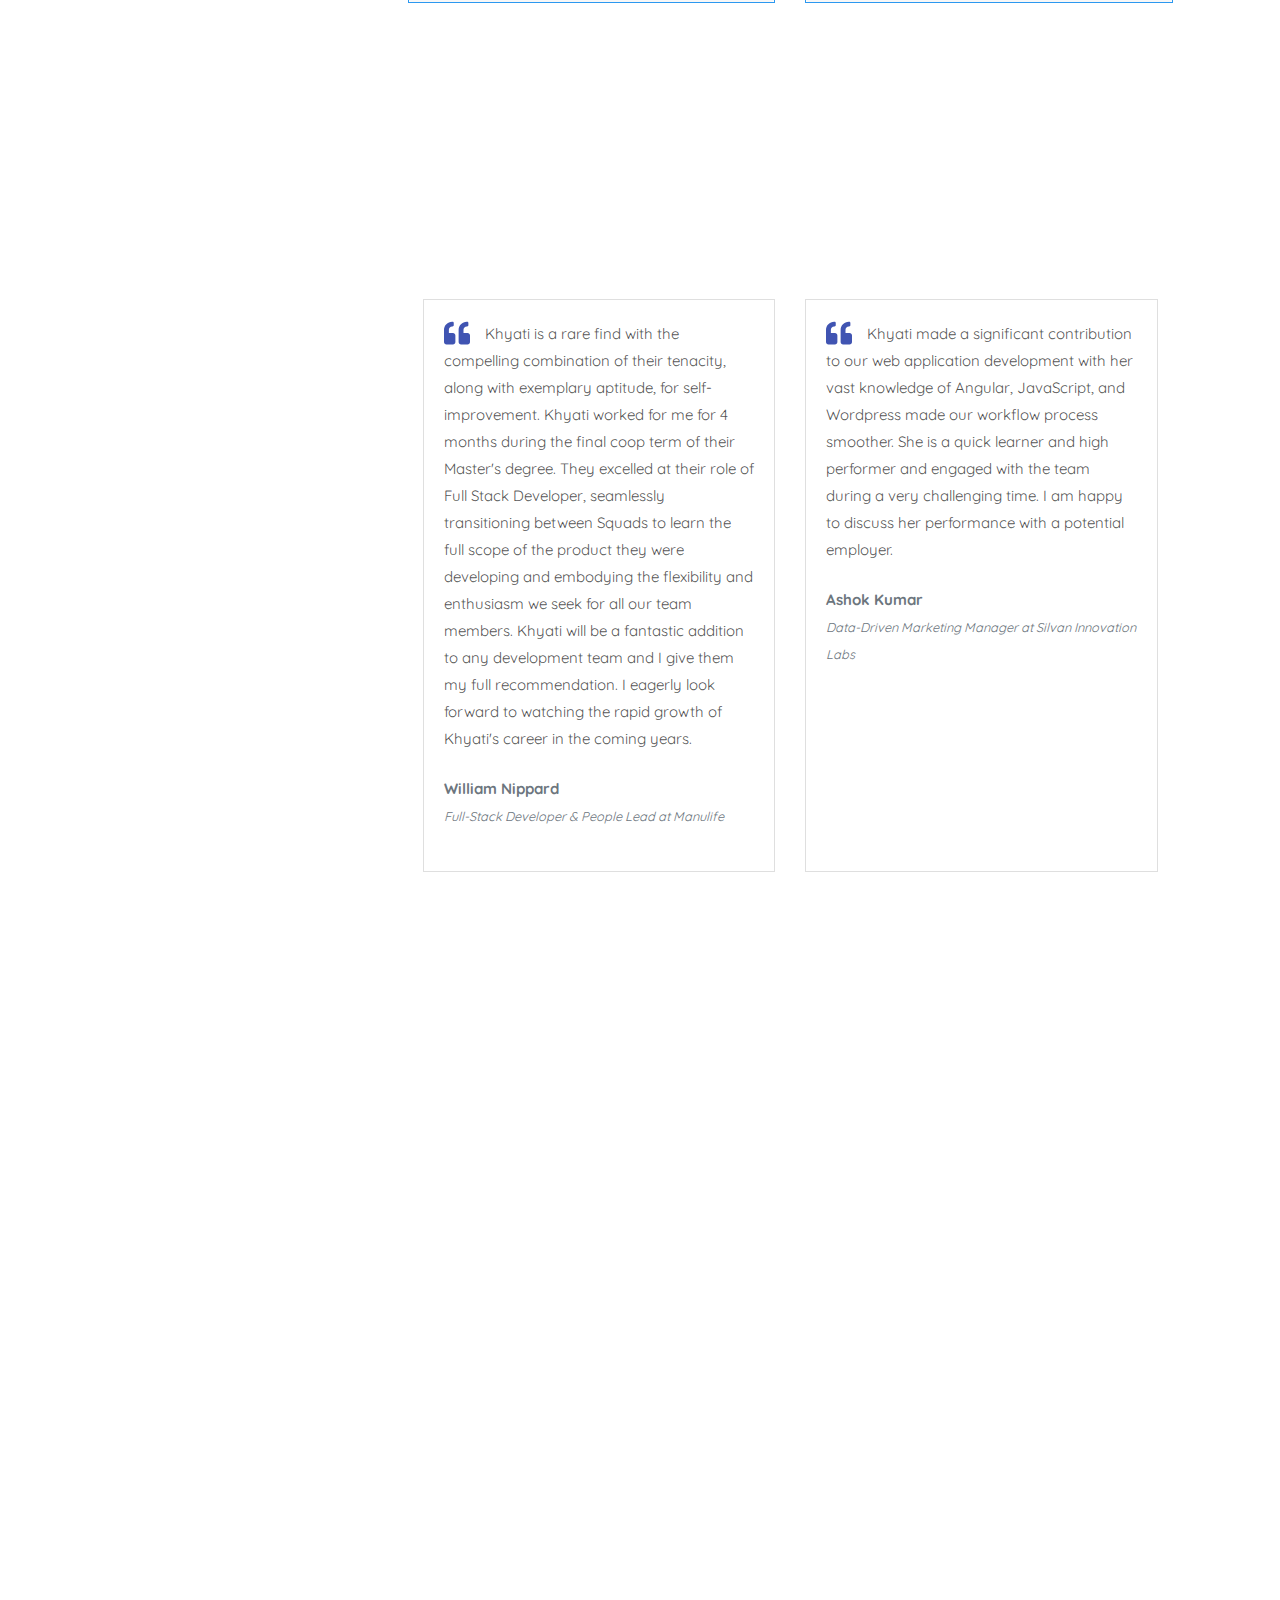
==== commit d1cd9dbe: "Added reviews section" ====
--- a/index.html
+++ b/index.html
@@ -124,7 +124,7 @@
                   <a href="#" data-nav-section="experience">Experience</a>
                 </li>
                 <li><a href="#" data-nav-section="work">Work</a></li>
-                <!-- 					<li><a href="#" data-nav-section="blog">Blog</a></li>-->
+                <li><a href="#" data-nav-section="review">Reviews</a></li>
                 <li><a href="#" data-nav-section="contact">Contact</a></li>
               </ul>
             </div>
@@ -1389,6 +1389,45 @@
                   </div>
                 </div>
               </div>
+          </section>
+
+          <section class="colorlib-review" data-section="review">
+            <div class="colorlib-narrow-content">
+              <div class="row">
+                <div
+                  class="col-md-6 col-md-offset-3 col-md-pull-3 animate-box"
+                  data-animate-effect="fadeInLeft"
+                >
+                  <span class="heading-meta">What people think</span>
+                  <h2 class="colorlib-heading">Reviews</h2>
+                </div>
+              </div>
+              <div class="col-md-12">
+                <div class="card-deck">
+                  <div class="card">
+                    <div class="card-body">
+                      <i class="fas fa-quote-left"></i>
+                        <p>Khyati is a rare find with the compelling combination of their tenacity, along with exemplary aptitude, for self-improvement.
+                          Khyati worked for me for 4 months during the final coop term of their Master's degree. They excelled at their role of Full Stack Developer, seamlessly transitioning between Squads to learn the full scope of the product they were developing and embodying the flexibility and enthusiasm we seek for all our team members. Khyati will be a fantastic addition to any development team and I give them my full recommendation.
+                          I eagerly look forward to watching the rapid growth of Khyati's career in the coming years.</p>
+                          <p class="text-muted">
+                            <strong>William Nippard</strong><br><small><i>Full-Stack Developer & People Lead at Manulife</i></small>
+                          </p>
+                    </div>
+                  </div>
+                    <div class="card">
+                      <div class="card-body">
+                        <i class="fas fa-quote-left"></i>
+                        <p>Khyati made a significant contribution to our web application development with her vast knowledge of Angular, JavaScript, and Wordpress made our workflow process smoother. She is a quick learner and high performer and engaged with the team during a very challenging time. I am happy to discuss her performance with a potential employer.</p>
+                      
+                          <p class="text-muted">
+                            <strong>Ashok Kumar</strong><br><small><i>Data-Driven Marketing Manager at Silvan Innovation Labs</i></small>
+                          </p>
+                      </div>
+                    </div>
+                
+              </div>
+            </div>
           </section>
 
           <!-- <section class="colorlib-blog" data-section="blog">
--- a/css/style.css
+++ b/css/style.css
@@ -2046,4 +2046,14 @@
     border: none;
     box-shadow: 0px 0px 56px -8px rgba(0, 0, 0, 0.17);
     margin-bottom: 35px;
+}
+
+.fa-quote-left{
+    font-size: 26px;
+    float: left;
+    margin-right: 15px;
+}
+
+small{
+    font-size: 85% !important;
 }